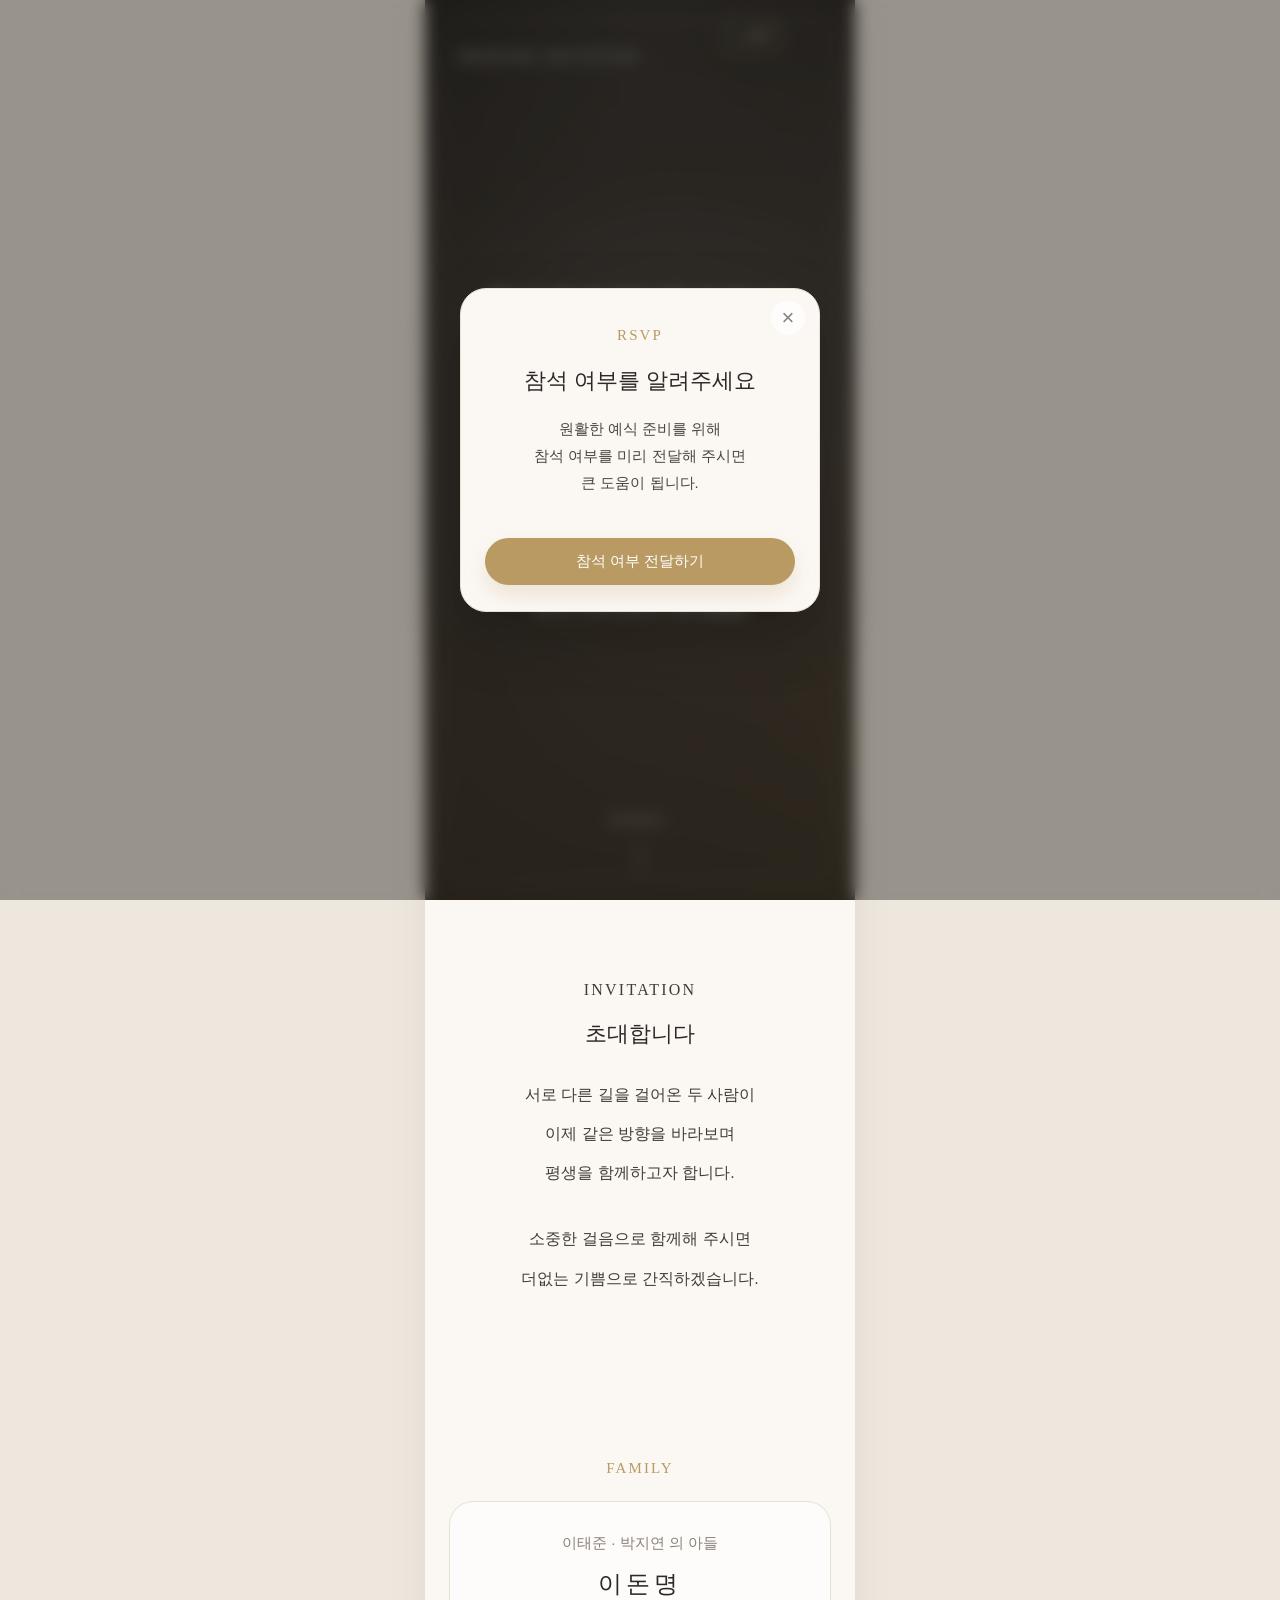
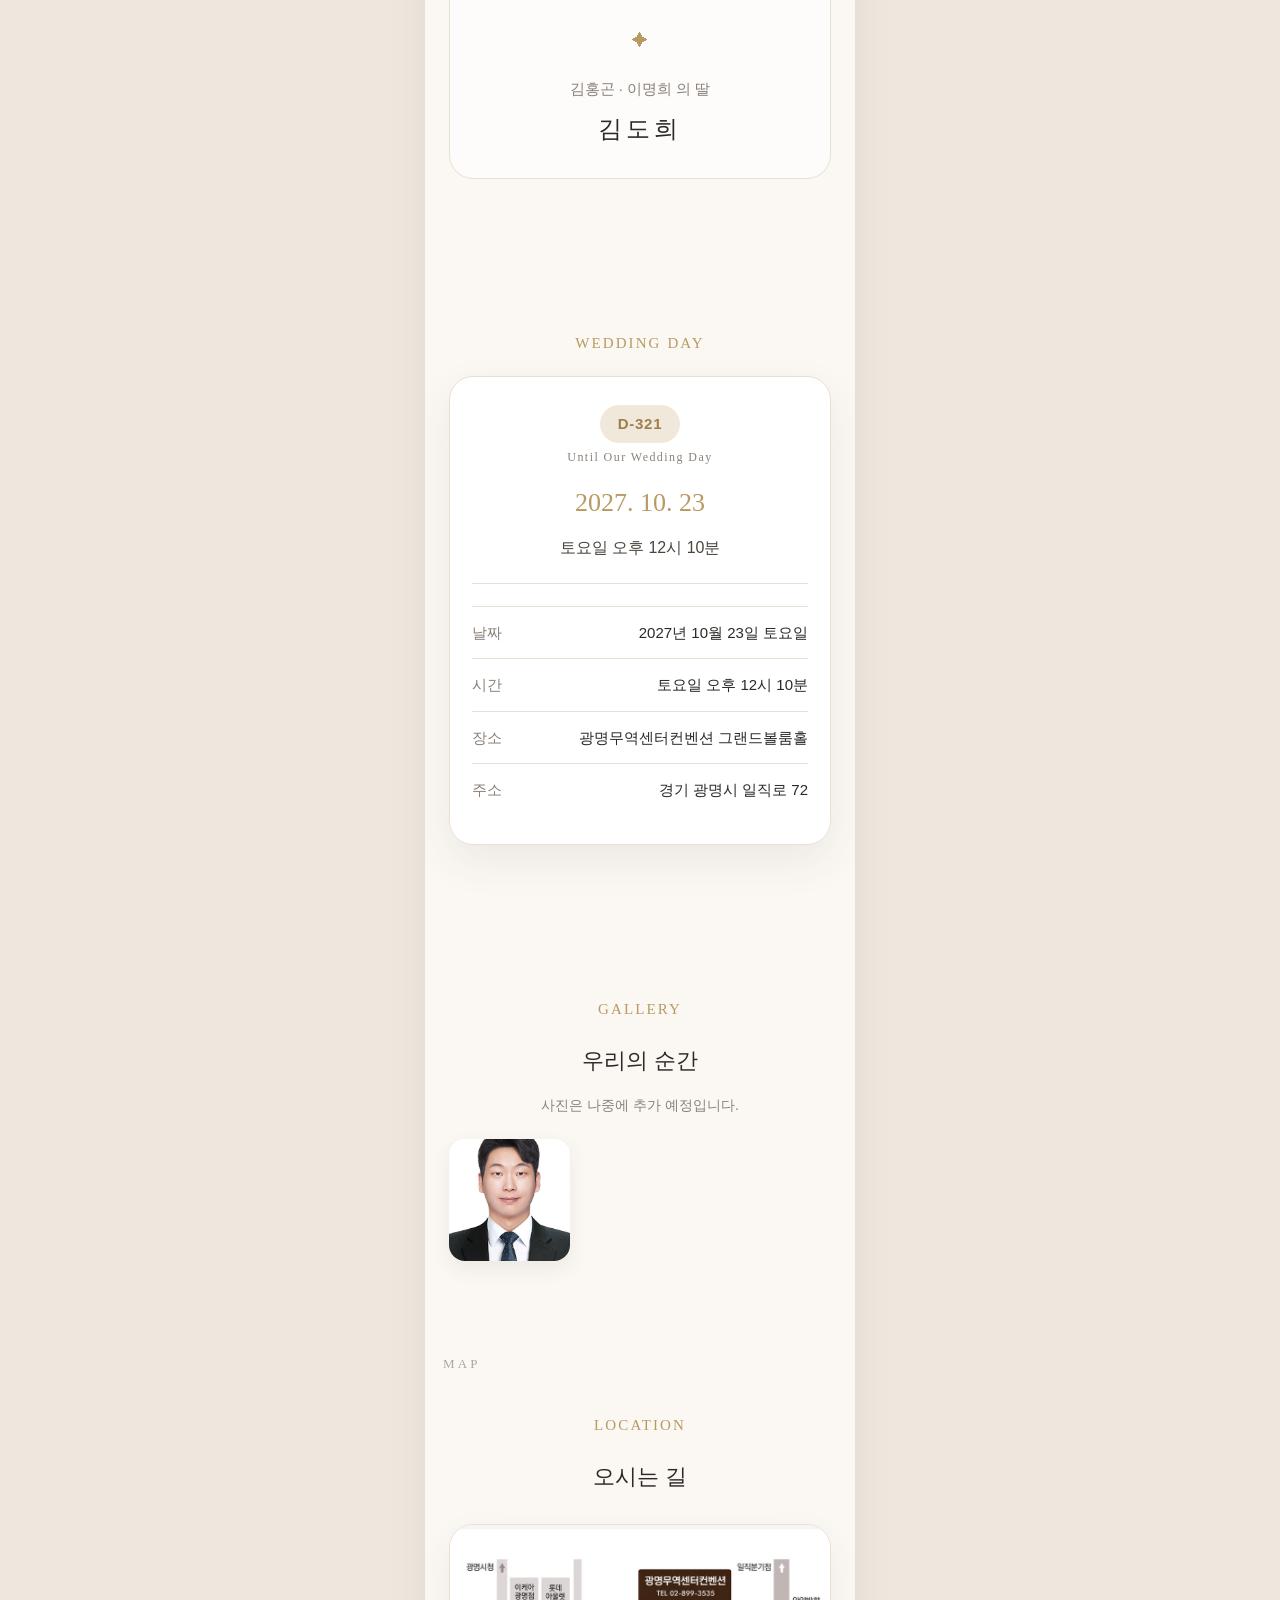
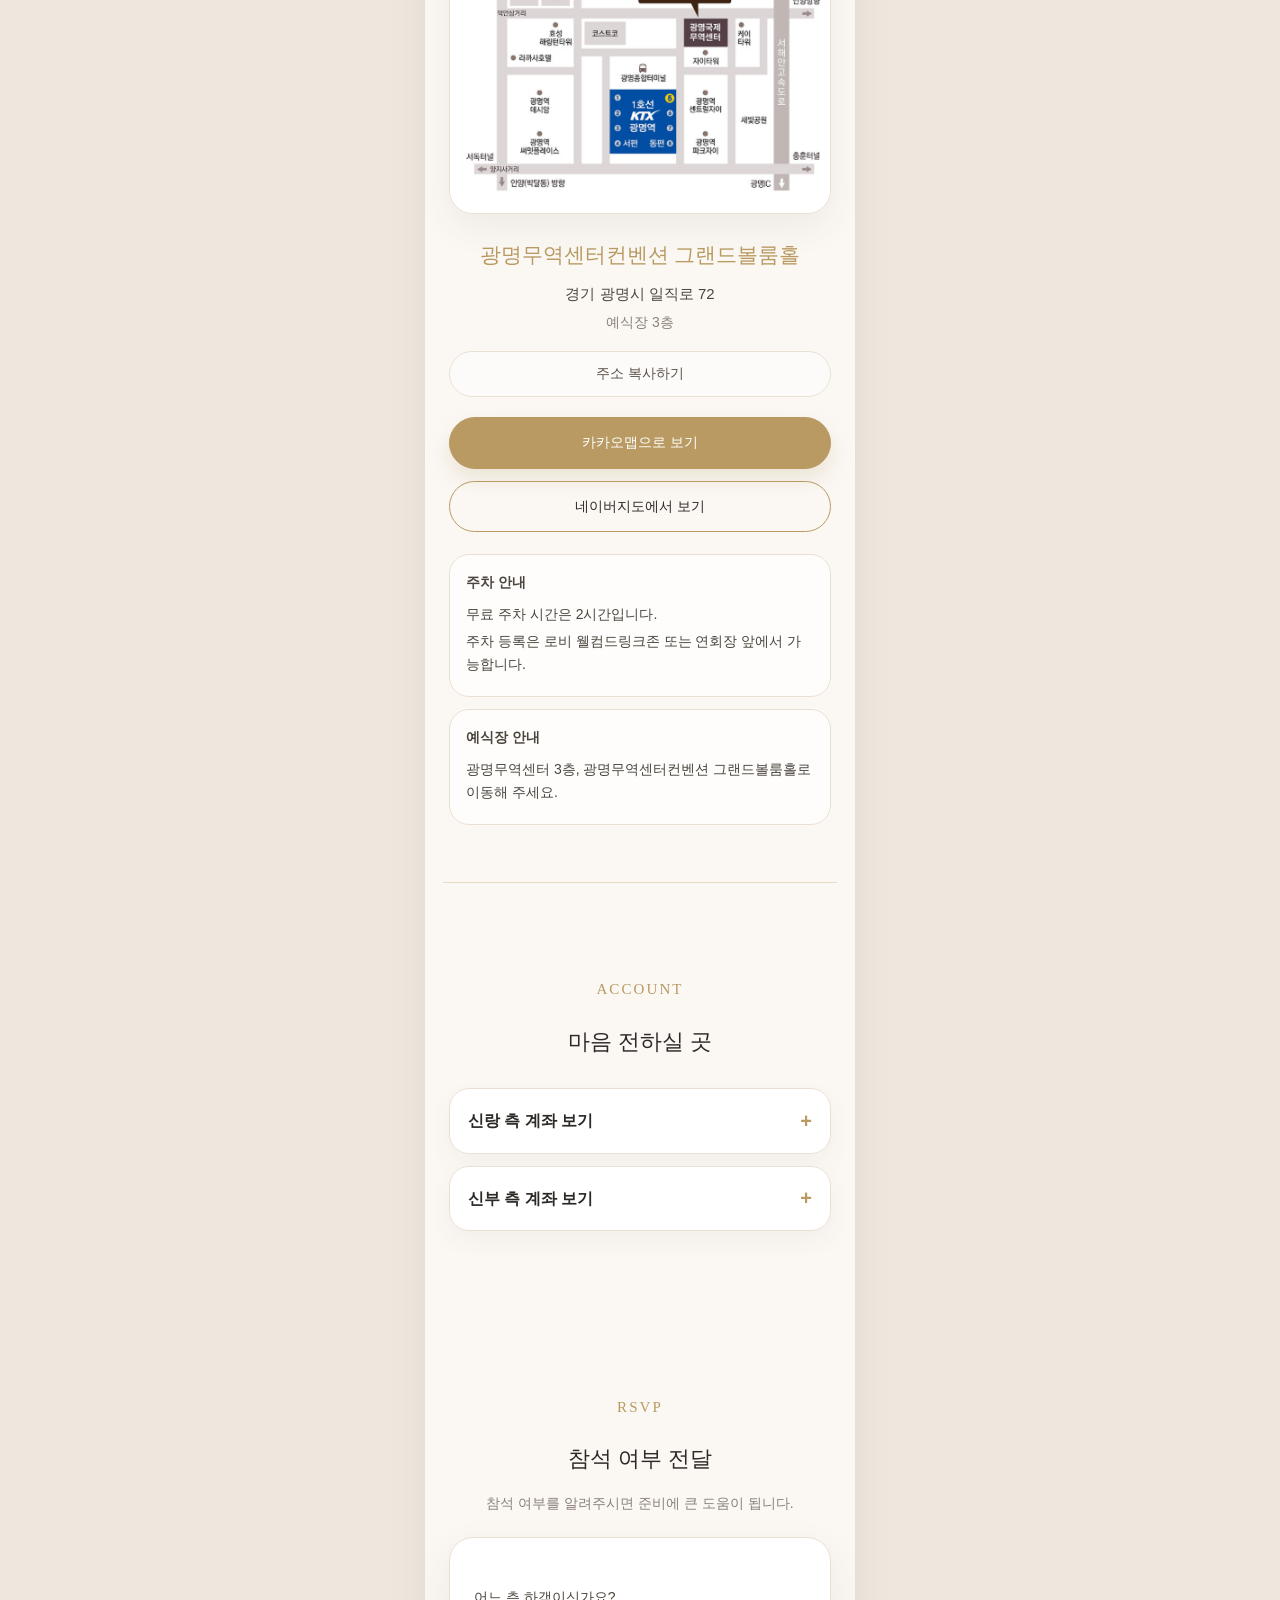
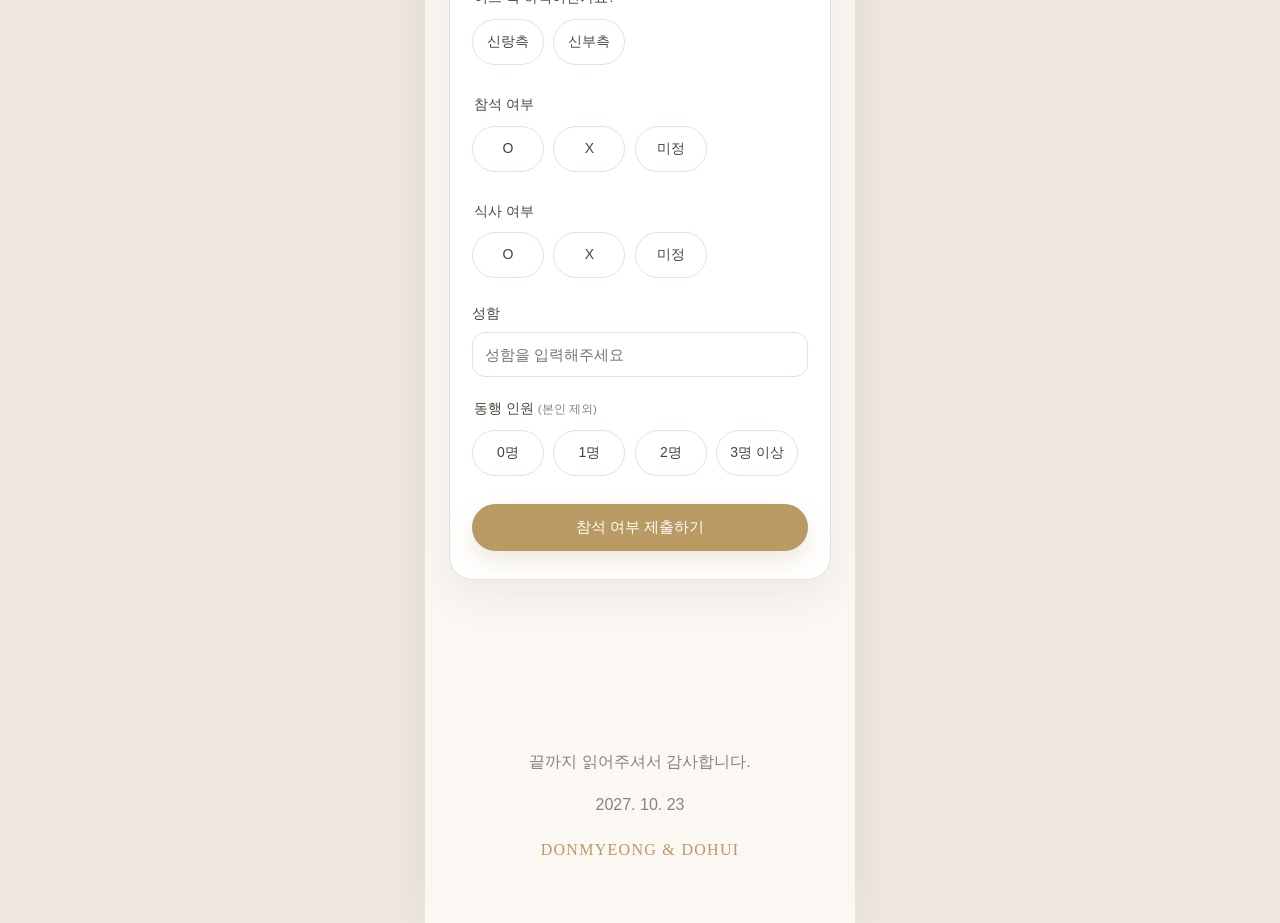
==== index.html @ 6b749bbd "v1.1.2 visibility fix" ====
<!DOCTYPE html>
<html lang="ko">
<head>
  <meta charset="UTF-8" />
  <meta name="viewport" content="width=device-width, initial-scale=1.0" />

  <title>DONMYEONG & DOHUI Wedding Invitation</title>

  <meta property="og:title" content="DONMYEONG & DOHUI 결혼합니다" />
  <meta property="og:description" content="2027.10.23 SAT · 광명무역센터컨벤션 그랜드볼룸홀" />
  <meta property="og:image" content="https://dodon611.github.io/wedding/images/og-image.jpg" />
  <meta property="og:url" content="https://dodon611.github.io/wedding/" />
  <meta property="og:type" content="website" />

  <link rel="stylesheet" href="style.css?v=1.1.2" />
</head>

<body>
  <div class="scroll-progress" id="scrollProgress"></div>

  <button class="music-button" id="musicButton" type="button" aria-label="배경음악 재생">
    <span class="music-icon">♪</span>
    <span id="musicLabel">OFF</span>
  </button>

  <audio id="bgm" preload="none" loop></audio>

  <div class="rsvp-modal" id="rsvpModal" aria-hidden="true">
    <div class="rsvp-modal-card" role="dialog" aria-modal="true" aria-labelledby="rsvpModalTitle">
      <button class="modal-close" type="button" id="rsvpModalClose" aria-label="닫기">×</button>
      <p class="section-title modal-eyebrow">RSVP</p>
      <h2 id="rsvpModalTitle">참석 여부를 알려주세요</h2>
      <p class="modal-text">원활한 예식 준비를 위해<br />참석 여부를 미리 전달해 주시면<br />큰 도움이 됩니다.</p>
      <button class="submit" type="button" id="openRsvpFormButton">참석 여부 전달하기</button>
    </div>
  </div>

  <main class="page">
    <section class="cover">
      <div class="cover-shade"></div>

      <div class="cover-top">
        <div class="cover-label">WEDDING INVITATION</div>
      </div>

      <div class="cover-inner">
        <h1>
          <span data-text="groom.en">DONMYEONG</span>
          <span class="amp">&amp;</span>
          <span data-text="bride.en">DOHUI</span>
        </h1>

        <p class="cover-korean">
          <span data-text="groom.ko">돈명</span> · <span data-text="bride.ko">도희</span>
        </p>

        <div class="cover-divider"></div>

        <p class="cover-date" data-text="display.coverDate">2027. 10. 23 SAT</p>
        <p class="cover-venue" data-text="venue.name">광명무역센터컨벤션</p>
      </div>

      <div class="scroll">
        <span>SCROLL</span>
        <i></i>
      </div>
    </section>

    <section class="invitation reveal">
      <p class="section-title">Invitation</p>
      <h2>초대합니다</h2>
      <div id="invitationText"></div>
    </section>

    <section class="family reveal">
      <p class="section-title">Family</p>
      <div class="family-card">
        <p class="family-line"><span data-text="groom.parents">이태준 · 박지연</span> 의 아들</p>
        <p class="family-name" data-text="groom.fullName">이돈명</p>
        <div class="family-mark">✦</div>
        <p class="family-line"><span data-text="bride.parents">김홍곤 · 이명희</span> 의 딸</p>
        <p class="family-name" data-text="bride.fullName">김도희</p>
      </div>
    </section>

    <section class="reveal">
      <p class="section-title">Wedding Day</p>
      <div class="info-card">
        <p class="dday">
          D-<span id="ddayNumber">0</span>
        </p>
        <p class="dday-caption">Until Our Wedding Day</p>
        <p class="big-date" data-text="display.date">2027. 10. 23</p>
        <p class="sub-text" data-text="display.time">토요일 오후 12시 10분</p>

        <div class="divider"></div>

        <div class="info-row"><span>날짜</span><strong data-text="display.fullDate">2027년 10월 23일 토요일</strong></div>
        <div class="info-row"><span>시간</span><strong data-text="display.time">오후 12시 10분</strong></div>
        <div class="info-row"><span>장소</span><strong data-text="venue.name">광명무역센터컨벤션 그랜드볼룸홀</strong></div>
        <div class="info-row"><span>주소</span><strong data-text="venue.address">경기 광명시 일직로 72</strong></div>
      </div>
    </section>

    <section class="reveal">
      <p class="section-title">Gallery</p>
      <h2>우리의 순간</h2>
      <p class="guide-text">사진은 나중에 추가 예정입니다.</p>

      <div class="gallery-grid" id="galleryGrid">
        <button class="gallery-item" type="button" data-image="images/gallery-test-01.jpg">
          <img src="images/gallery-test-01.jpg" alt="갤러리 테스트 이미지" loading="lazy" decoding="async" />
        </button>
      </div>
    </section>

    <section class="reveal">
      <p class="section-title">Location</p>
      <h2>오시는 길</h2>

      <button class="map-image-button" type="button" data-image="images/location-map.png" aria-label="약도 확대 보기">
        <img src="images/location-map.png" alt="광명무역센터컨벤션 약도" loading="lazy" decoding="async" />
      </button>
        <div class="map-word">MAP</div>
        <div class="map-line"></div>
      </div>

      <div class="location-summary">
        <p class="location-name" data-text="venue.name">광명무역센터컨벤션</p>
        <p class="location-address" data-text="venue.address">경기 광명시 일직로 72</p>
        <p class="location-floor">예식장 <span data-text="venue.floor">3층</span></p>
        <button class="button subtle" id="copyAddressButton">주소 복사하기</button>
      </div>

      <div class="map-buttons" id="mapButtons"></div>

      <div class="notice compact">
        <strong>주차 안내</strong>
        <div id="parkingNotice"></div>
      </div>

      <div class="notice compact">
        <strong>예식장 안내</strong>
        <p>광명무역센터 3층, 광명무역센터컨벤션 그랜드볼룸홀로 이동해 주세요.</p>
      </div>
    </section>

    <section class="reveal">
      <p class="section-title">Account</p>
      <h2>마음 전하실 곳</h2>
      <div id="accountList"></div>
    </section>

    <section class="reveal">
      <p class="section-title">RSVP</p>
      <h2>참석 여부 전달</h2>
      <p class="guide-text">참석 여부를 알려주시면 준비에 큰 도움이 됩니다.</p>

      <form id="rsvpForm" onsubmit="submitRSVP(event)">
        <fieldset class="radio-group">
          <legend>어느 측 하객이신가요?</legend>
          <label class="radio-card"><input type="radio" name="side" value="신랑측" required /><span>신랑측</span></label>
          <label class="radio-card"><input type="radio" name="side" value="신부측" required /><span>신부측</span></label>
        </fieldset>

        <fieldset class="radio-group">
          <legend>참석 여부</legend>
          <label class="radio-card"><input type="radio" name="attend" value="O" required /><span>O</span></label>
          <label class="radio-card"><input type="radio" name="attend" value="X" required /><span>X</span></label>
          <label class="radio-card"><input type="radio" name="attend" value="미정" required /><span>미정</span></label>
        </fieldset>

        <fieldset class="radio-group">
          <legend>식사 여부</legend>
          <label class="radio-card"><input type="radio" name="meal" value="O" required /><span>O</span></label>
          <label class="radio-card"><input type="radio" name="meal" value="X" required /><span>X</span></label>
          <label class="radio-card"><input type="radio" name="meal" value="미정" required /><span>미정</span></label>
        </fieldset>

        <label for="name">성함</label>
        <input id="name" type="text" placeholder="성함을 입력해주세요" required />

        <fieldset class="radio-group">
          <legend>동행 인원 <small>(본인 제외)</small></legend>
          <label class="radio-card"><input type="radio" name="companion" value="0" required /><span>0명</span></label>
          <label class="radio-card"><input type="radio" name="companion" value="1" required /><span>1명</span></label>
          <label class="radio-card"><input type="radio" name="companion" value="2" required /><span>2명</span></label>
          <label class="radio-card"><input type="radio" name="companion" value="3명 이상" required /><span>3명 이상</span></label>
        </fieldset>

        <button class="submit" id="rsvpSubmitButton" type="submit">참석 여부 제출하기</button>
      </form>
    </section>

    <section class="footer reveal">
      <p>끝까지 읽어주셔서 감사합니다.</p>
      <p data-text="display.date">2027. 10. 23</p>
      <p class="footer-names"><span data-text="groom.en">DONMYEONG</span> &amp; <span data-text="bride.en">DOHUI</span></p>
    </section>
  </main>


  <div class="lightbox" id="lightbox" aria-hidden="true">
    <button class="lightbox-close" id="lightboxClose" type="button" aria-label="닫기">×</button>
    <img id="lightboxImage" alt="확대 이미지" />
  </div>

  <div id="toast" class="toast">
    <span class="toast-icon">✓</span>
    <span id="toastMessage">복사되었습니다</span>
  </div>

  <script src="data.js?v=1.1.2"></script>
  <script src="script.js?v=1.1.2"></script>
</body>
</html>
---- style.css ----
:root {
  --bg: #fbf8f4;
  --card: #ffffff;
  --text: #2c2926;
  --muted: #8b8178;
  --gold: #b89a62;
  --gold-dark: #9f7f49;
  --line: #e9dfd3;
  --shadow: 0 16px 42px rgba(70, 55, 37, 0.08);
}

* {
  box-sizing: border-box;
  -webkit-tap-highlight-color: transparent;
}

html {
  scroll-behavior: smooth;
}

body {
  margin: 0;
  font-family: -apple-system, BlinkMacSystemFont, "Apple SD Gothic Neo", "Noto Sans KR", sans-serif;
  background: #eee7de;
  color: var(--text);
  line-height: 1.7;
}

.scroll-progress {
  position: fixed;
  left: 0;
  top: 0;
  width: 0%;
  height: 3px;
  background: linear-gradient(90deg, #d7b36f, #f1ddae);
  z-index: 9999;
  transition: width 0.08s linear;
}

.music-button {
  position: fixed;
  top: 18px;
  left: calc(50% + 145px);
  z-index: 9998;
  display: flex;
  align-items: center;
  justify-content: center;
  gap: 5px;
  min-width: 58px;
  height: 38px;
  padding: 0 12px;
  border: 1px solid rgba(244,229,196,0.74);
  border-radius: 999px;
  background: rgba(35,31,28,0.42);
  color: #f4e5c4;
  font-size: 12px;
  letter-spacing: 0.04em;
  backdrop-filter: blur(10px);
  cursor: pointer;
  box-shadow: 0 8px 20px rgba(0,0,0,0.14);
}

.music-button.is-playing {
  background: rgba(244,229,196,0.9);
  color: #2c2926;
  border-color: rgba(244,229,196,0.88);
}

.music-icon {
  font-size: 17px;
  line-height: 1;
}

.page {
  max-width: 430px;
  margin: 0 auto;
  min-height: 100vh;
  background: var(--bg);
  overflow: hidden;
  box-shadow: 0 0 40px rgba(0,0,0,0.06);
}

section {
  padding: 76px 24px;
  text-align: center;
}

.cover {
  min-height: 100vh;
  position: relative;
  display: flex;
  align-items: center;
  justify-content: center;
  padding: 48px 24px;
  color: white;
  overflow: hidden;
  background:
    radial-gradient(circle at top, rgba(255,255,255,0.10) 0%, transparent 42%),
    linear-gradient(160deg, rgba(23,20,18,0.98) 0%, rgba(52,45,39,0.96) 48%, rgba(150,120,70,0.9) 140%),
    url("images/cover.jpg");
  background-size: cover;
  background-position: center;
}

.cover::after {
  content: "";
  position: absolute;
  inset: 18px;
  border: 1px solid rgba(255,255,255,0.22);
  border-radius: 28px;
  pointer-events: none;
  z-index: 1;
}

.cover-shade {
  position: absolute;
  inset: 0;
  background:
    linear-gradient(to bottom, rgba(0,0,0,0.26), rgba(0,0,0,0.10) 35%, rgba(0,0,0,0.58)),
    radial-gradient(circle at 50% 48%, rgba(255,255,255,0.08), transparent 52%);
  z-index: 0;
}

.cover-top {
  position: absolute;
  left: 34px;
  top: 48px;
  z-index: 2;
}

.cover-label {
  font-size: 12px;
  line-height: 1.55;
  letter-spacing: 0.25em;
  color: rgba(255,255,255,0.82);
  text-align: left;
}

.cover-inner {
  position: relative;
  z-index: 2;
  width: 100%;
  animation: coverSequence 1.5s ease both;
}

.cover h1 {
  margin: 0;
  font-family: Georgia, "Times New Roman", serif;
  font-size: 43px;
  line-height: 1.22;
  letter-spacing: 0.065em;
  font-weight: 400;
  color: #f4e5c4;
  text-shadow: 0 4px 18px rgba(0,0,0,0.35);
}

.cover h1 span {
  display: block;
}

.cover h1 .amp {
  margin: 8px 0;
  font-size: 30px;
  color: rgba(244,229,196,0.92);
}

.cover-korean {
  margin: 20px 0 0;
  font-size: 13px;
  letter-spacing: 0.18em;
  color: rgba(255,255,255,0.82);
}

.cover-divider {
  width: 1px;
  height: 38px;
  margin: 22px auto;
  background: rgba(244,229,196,0.58);
}

.cover-date {
  margin: 0;
  font-size: 14px;
  letter-spacing: 0.16em;
  color: rgba(255,255,255,0.9);
}

.cover-venue {
  margin: 8px 0 0;
  font-size: 14px;
  color: rgba(255,255,255,0.86);
}

.scroll {
  position: absolute;
  z-index: 2;
  left: 0;
  right: 0;
  bottom: 28px;
  color: rgba(255,255,255,0.76);
  display: flex;
  flex-direction: column;
  align-items: center;
  gap: 10px;
  animation: scrollPulse 1.8s ease-in-out infinite;
}

.scroll span {
  font-size: 11px;
  letter-spacing: 0.24em;
}

.scroll i {
  display: block;
  width: 1px;
  height: 32px;
  background: rgba(255,255,255,0.58);
}

.reveal {
  opacity: 1;
  transform: none;
  transition: opacity 0.8s ease, transform 0.8s ease;
}

.reveal.show {
  opacity: 1;
  transform: translateY(0);
}

.section-title {
  margin: 0 0 20px;
  font-family: Georgia, "Times New Roman", serif;
  color: var(--gold);
  letter-spacing: 0.14em;
  font-size: 15px;
  text-transform: uppercase;
}

h2 {
  margin: 0 0 28px;
  font-size: 22px;
  font-weight: 500;
}

.invitation p {
  margin: 0 0 12px;
  font-size: 16px;
  color: #423c36;
}

.guide-text {
  margin-top: -14px;
  margin-bottom: 22px;
  color: var(--muted);
  font-size: 14px;
}

.info-card,
form {
  background: rgba(255,255,255,0.92);
  border: 1px solid var(--line);
  border-radius: 24px;
  padding: 28px 22px;
  box-shadow: var(--shadow);
  backdrop-filter: blur(8px);
}

.dday {
  display: inline-block;
  margin: 0 0 4px;
  padding: 6px 18px;
  border-radius: 999px;
  background: #f1e8dc;
  color: var(--gold-dark);
  font-size: 15px;
  font-weight: 700;
  letter-spacing: 0.05em;
}

.dday-caption {
  margin: 0 0 14px;
  font-family: Georgia, "Times New Roman", serif;
  font-size: 12px;
  letter-spacing: 0.12em;
  color: var(--muted);
}

.big-date {
  margin: 0 0 8px;
  font-family: Georgia, "Times New Roman", serif;
  font-size: 26px;
  color: var(--gold);
}

.sub-text {
  margin: 0;
  color: #4b453e;
}

.divider {
  height: 1px;
  background: var(--line);
  margin: 22px 0;
}

.info-row {
  display: flex;
  justify-content: space-between;
  gap: 16px;
  border-top: 1px solid var(--line);
  padding: 13px 0;
  font-size: 15px;
  text-align: left;
}

.info-row:first-of-type {
  border-top: 0;
}

.info-row span {
  color: var(--muted);
  min-width: 54px;
}

.info-row strong {
  text-align: right;
  font-weight: 500;
}

.calendar-buttons {
  margin-top: 8px;
}

.button,
.copy-btn,
.submit,
.music-button {
  transition: transform 0.16s ease, box-shadow 0.16s ease, background-color 0.16s ease;
}

.button:active,
.copy-btn:active,
.submit:active,
.photo-placeholder:active,
.music-button:active {
  transform: scale(0.985);
}

.button {
  display: block;
  width: 100%;
  border: 1px solid var(--gold);
  color: var(--text);
  background: transparent;
  padding: 13px 14px;
  border-radius: 999px;
  text-decoration: none;
  font-size: 14px;
  margin-top: 12px;
  cursor: pointer;
}

.button.primary {
  background: var(--gold);
  color: white;
  box-shadow: 0 10px 22px rgba(184,154,98,0.22);
}

.button.subtle {
  background: rgba(255,255,255,0.48);
  border-color: var(--line);
  color: #5a5148;
}

.gallery-grid {
  display: grid;
  grid-template-columns: repeat(3, 1fr);
  gap: 9px;
}

.photo-placeholder {
  aspect-ratio: 1 / 1;
  border: 0;
  border-radius: 14px;
  background: linear-gradient(135deg, #ede2d5, #cbb895);
  display: flex;
  align-items: center;
  justify-content: center;
  color: white;
  font-size: 12px;
  box-shadow: 0 8px 20px rgba(70, 55, 37, 0.08);
  transition: transform 0.18s ease;
}

.map-preview {
  height: 168px;
  position: relative;
  border-radius: 24px;
  margin-bottom: 24px;
  overflow: hidden;
  border: 1px solid var(--line);
  background:
    linear-gradient(90deg, rgba(255,255,255,0.18) 1px, transparent 1px),
    linear-gradient(rgba(255,255,255,0.18) 1px, transparent 1px),
    linear-gradient(135deg, #eee3d5, #d6c4a6);
  background-size: 32px 32px, 32px 32px, 100% 100%;
  box-shadow: 0 14px 34px rgba(70, 55, 37, 0.07);
}

.map-preview::before,
.map-preview::after {
  content: "";
  position: absolute;
  background: rgba(184, 154, 98, 0.38);
  border-radius: 999px;
}

.map-preview::before {
  width: 180px;
  height: 1px;
  left: -24px;
  top: 62%;
  transform: rotate(-16deg);
}

.map-preview::after {
  width: 160px;
  height: 1px;
  right: -28px;
  top: 38%;
  transform: rotate(22deg);
}

.map-pin {
  position: absolute;
  left: 50%;
  top: 48%;
  transform: translate(-50%, -50%);
  width: 46px;
  height: 46px;
  border-radius: 50%;
  background: rgba(255,255,255,0.84);
  border: 1px solid rgba(184,154,98,0.45);
  display: flex;
  align-items: center;
  justify-content: center;
  color: var(--gold-dark);
  font-size: 24px;
  box-shadow: 0 10px 28px rgba(70,55,37,0.12);
  z-index: 1;
}

.map-word {
  position: absolute;
  left: 18px;
  top: 16px;
  font-family: Georgia, "Times New Roman", serif;
  color: rgba(106, 90, 68, 0.52);
  font-size: 13px;
  letter-spacing: 0.24em;
}

.map-line {
  position: absolute;
  left: 18px;
  right: 18px;
  bottom: 18px;
  height: 1px;
  background: rgba(184,154,98,0.3);
}

.location-summary {
  margin-bottom: 20px;
  text-align: center;
}

.location-name {
  margin: 0;
  font-family: Georgia, "Times New Roman", serif;
  font-size: 21px;
  color: var(--gold);
}

.location-address {
  margin: 8px 0 0;
  font-size: 15px;
  color: #4b453e;
}

.location-floor {
  margin: 4px 0 16px;
  font-size: 14px;
  color: var(--muted);
}

.map-buttons {
  margin-bottom: 22px;
}

.notice {
  margin-top: 14px;
  text-align: left;
  background: rgba(255,255,255,0.66);
  border: 1px solid var(--line);
  border-radius: 20px;
  padding: 18px;
  font-size: 14px;
  color: #4b453e;
}

.notice.compact {
  padding: 16px;
  margin-top: 12px;
}

.notice strong {
  display: block;
  margin-bottom: 8px;
}

.notice p {
  margin: 4px 0;
  line-height: 1.65;
}

.account {
  background: rgba(255,255,255,0.92);
  border: 1px solid var(--line);
  border-radius: 20px;
  padding: 18px;
  margin-bottom: 12px;
  text-align: left;
  box-shadow: 0 10px 24px rgba(70, 55, 37, 0.05);
}

.account summary {
  cursor: pointer;
  font-weight: 600;
  list-style: none;
  display: flex;
  align-items: center;
  justify-content: space-between;
}

.account summary::-webkit-details-marker {
  display: none;
}

.account summary::after {
  content: "+";
  color: var(--gold);
  font-size: 20px;
  line-height: 1;
}

.account[open] summary::after {
  content: "−";
}

.account p {
  margin: 16px 0 10px;
  color: var(--muted);
  font-size: 14px;
}

.copy-btn {
  width: 100%;
  border: 0;
  background: #f1e8dc;
  color: var(--text);
  border-radius: 13px;
  padding: 12px;
  cursor: pointer;
  font-size: 14px;
}

form {
  text-align: left;
}

label {
  display: block;
  font-size: 14px;
  margin: 16px 0 6px;
  color: #4c443c;
}

input,
select {
  width: 100%;
  padding: 13px 12px;
  border: 1px solid var(--line);
  border-radius: 13px;
  font-size: 15px;
  background: #fff;
  outline: none;
}

input:focus,
select:focus {
  border-color: var(--gold);
  box-shadow: 0 0 0 3px rgba(184,154,98,0.12);
}

.submit {
  width: 100%;
  margin-top: 20px;
  border: 0;
  background: var(--gold);
  color: white;
  padding: 14px;
  border-radius: 999px;
  font-size: 15px;
  cursor: pointer;
  box-shadow: 0 10px 22px rgba(184,154,98,0.22);
}

.footer {
  padding-bottom: 44px;
  color: var(--muted);
}

.footer-names {
  font-family: Georgia, "Times New Roman", serif;
  color: var(--gold);
  letter-spacing: 0.08em;
  margin-top: 18px;
}

.toast {
  position: fixed;
  bottom: 26px;
  left: 50%;
  z-index: 10000;
  display: flex;
  align-items: center;
  gap: 8px;
  transform: translateX(-50%) translateY(12px);
  background: rgba(35,31,28,0.9);
  color: white;
  padding: 12px 17px;
  border-radius: 999px;
  font-size: 14px;
  opacity: 0;
  pointer-events: none;
  transition: opacity 0.25s ease, transform 0.25s ease;
  box-shadow: 0 12px 28px rgba(0,0,0,0.22);
  backdrop-filter: blur(10px);
  white-space: nowrap;
}

.toast-icon {
  width: 20px;
  height: 20px;
  border-radius: 50%;
  background: var(--gold);
  color: white;
  display: inline-flex;
  align-items: center;
  justify-content: center;
  font-size: 12px;
}

.toast.show {
  opacity: 1;
  transform: translateX(-50%) translateY(0);
}

@keyframes coverSequence {
  from {
    opacity: 0;
    transform: translateY(22px);
    filter: blur(3px);
  }
  to {
    opacity: 1;
    transform: translateY(0);
    filter: blur(0);
  }
}

@keyframes scrollPulse {
  0%, 100% {
    opacity: 0.45;
    transform: translateY(0);
  }
  50% {
    opacity: 0.9;
    transform: translateY(5px);
  }
}

@media (max-width: 430px) {
  .music-button {
    left: auto;
    right: 18px;
  }
}

@media (min-width: 431px) {
  .music-button {
    transform: translateX(-100%);
  }

  .music-button:active {
    transform: translateX(-100%) scale(0.985);
  }
}

@media (prefers-reduced-motion: reduce) {
  html {
    scroll-behavior: auto;
  }
  .cover-inner,
  .scroll,
  .reveal {
    animation: none;
    transition: none;
  }
  .reveal {
    opacity: 1;
    transform: none;
  }
}

.submit:disabled {
  opacity: 0.62;
  cursor: not-allowed;
}


/* v1.1.1 real project fixes */
.family-card {
  background: rgba(255,255,255,0.66);
  border: 1px solid var(--line);
  border-radius: 24px;
  padding: 28px 20px;
}
.family-line {
  margin: 0 0 8px;
  color: var(--muted);
  font-size: 15px;
}
.family-name {
  margin: 0;
  font-size: 24px;
  letter-spacing: 0.18em;
  color: var(--text);
}
.family-mark {
  color: var(--gold);
  margin: 22px 0;
}
.gallery-item, .map-image-button {
  display: block;
  width: 100%;
  border: 0;
  padding: 0;
  background: transparent;
  cursor: pointer;
}
.gallery-item {
  aspect-ratio: 1/1;
  border-radius: 16px;
  overflow: hidden;
  box-shadow: 0 8px 20px rgba(70,55,37,0.08);
}
.gallery-item img, .map-image-button img {
  display: block;
  width: 100%;
  height: 100%;
  object-fit: cover;
}
.map-image-button {
  border-radius: 24px;
  overflow: hidden;
  border: 1px solid var(--line);
  box-shadow: 0 14px 34px rgba(70,55,37,0.07);
  margin-bottom: 24px;
  background: #fff;
}
.map-image-button img {
  height: auto;
  object-fit: contain;
}
.rsvp-modal {
  position: fixed;
  inset: 0;
  z-index: 10001;
  display: none;
  align-items: center;
  justify-content: center;
  padding: 24px;
  background: rgba(35,31,28,0.42);
  backdrop-filter: blur(8px);
}
.rsvp-modal.show { display: flex; }
.rsvp-modal-card {
  width: min(100%, 360px);
  position: relative;
  background: var(--bg);
  border: 1px solid var(--line);
  border-radius: 26px;
  padding: 34px 24px 26px;
  text-align: center;
  box-shadow: 0 24px 60px rgba(0,0,0,0.22);
}
.modal-close {
  position: absolute;
  right: 14px;
  top: 12px;
  width: 34px;
  height: 34px;
  border: 0;
  border-radius: 50%;
  background: rgba(255,255,255,0.72);
  font-size: 22px;
  color: var(--muted);
  cursor: pointer;
}
.modal-eyebrow { margin-bottom: 14px; }
.modal-text {
  color: #4b453e;
  font-size: 15px;
  margin: -12px 0 22px;
  line-height: 1.8;
}
.radio-group {
  border: 0;
  padding: 0;
  margin: 20px 0 0;
}
.radio-group legend {
  display: block;
  margin-bottom: 9px;
  font-size: 14px;
  color: #4c443c;
}
.radio-group small {
  color: var(--muted);
  font-weight: 400;
}
.radio-card {
  display: inline-flex;
  align-items: center;
  justify-content: center;
  margin: 0 5px 8px 0;
  cursor: pointer;
}
.radio-card input { display: none; }
.radio-card span {
  min-width: 72px;
  padding: 10px 13px;
  border: 1px solid var(--line);
  border-radius: 999px;
  background: #fff;
  text-align: center;
  font-size: 14px;
}
.radio-card input:checked + span {
  border-color: var(--gold);
  background: #f1e8dc;
  color: var(--gold-dark);
  font-weight: 600;
}
.lightbox {
  position: fixed;
  inset: 0;
  z-index: 10002;
  display: none;
  align-items: center;
  justify-content: center;
  padding: 22px;
  background: rgba(0,0,0,0.82);
}
.lightbox.show { display: flex; }
.lightbox img {
  max-width: 100%;
  max-height: 88vh;
  border-radius: 14px;
}
.lightbox-close {
  position: fixed;
  top: 18px;
  right: 18px;
  width: 40px;
  height: 40px;
  border: 0;
  border-radius: 50%;
  background: rgba(255,255,255,0.88);
  font-size: 26px;
  cursor: pointer;
}
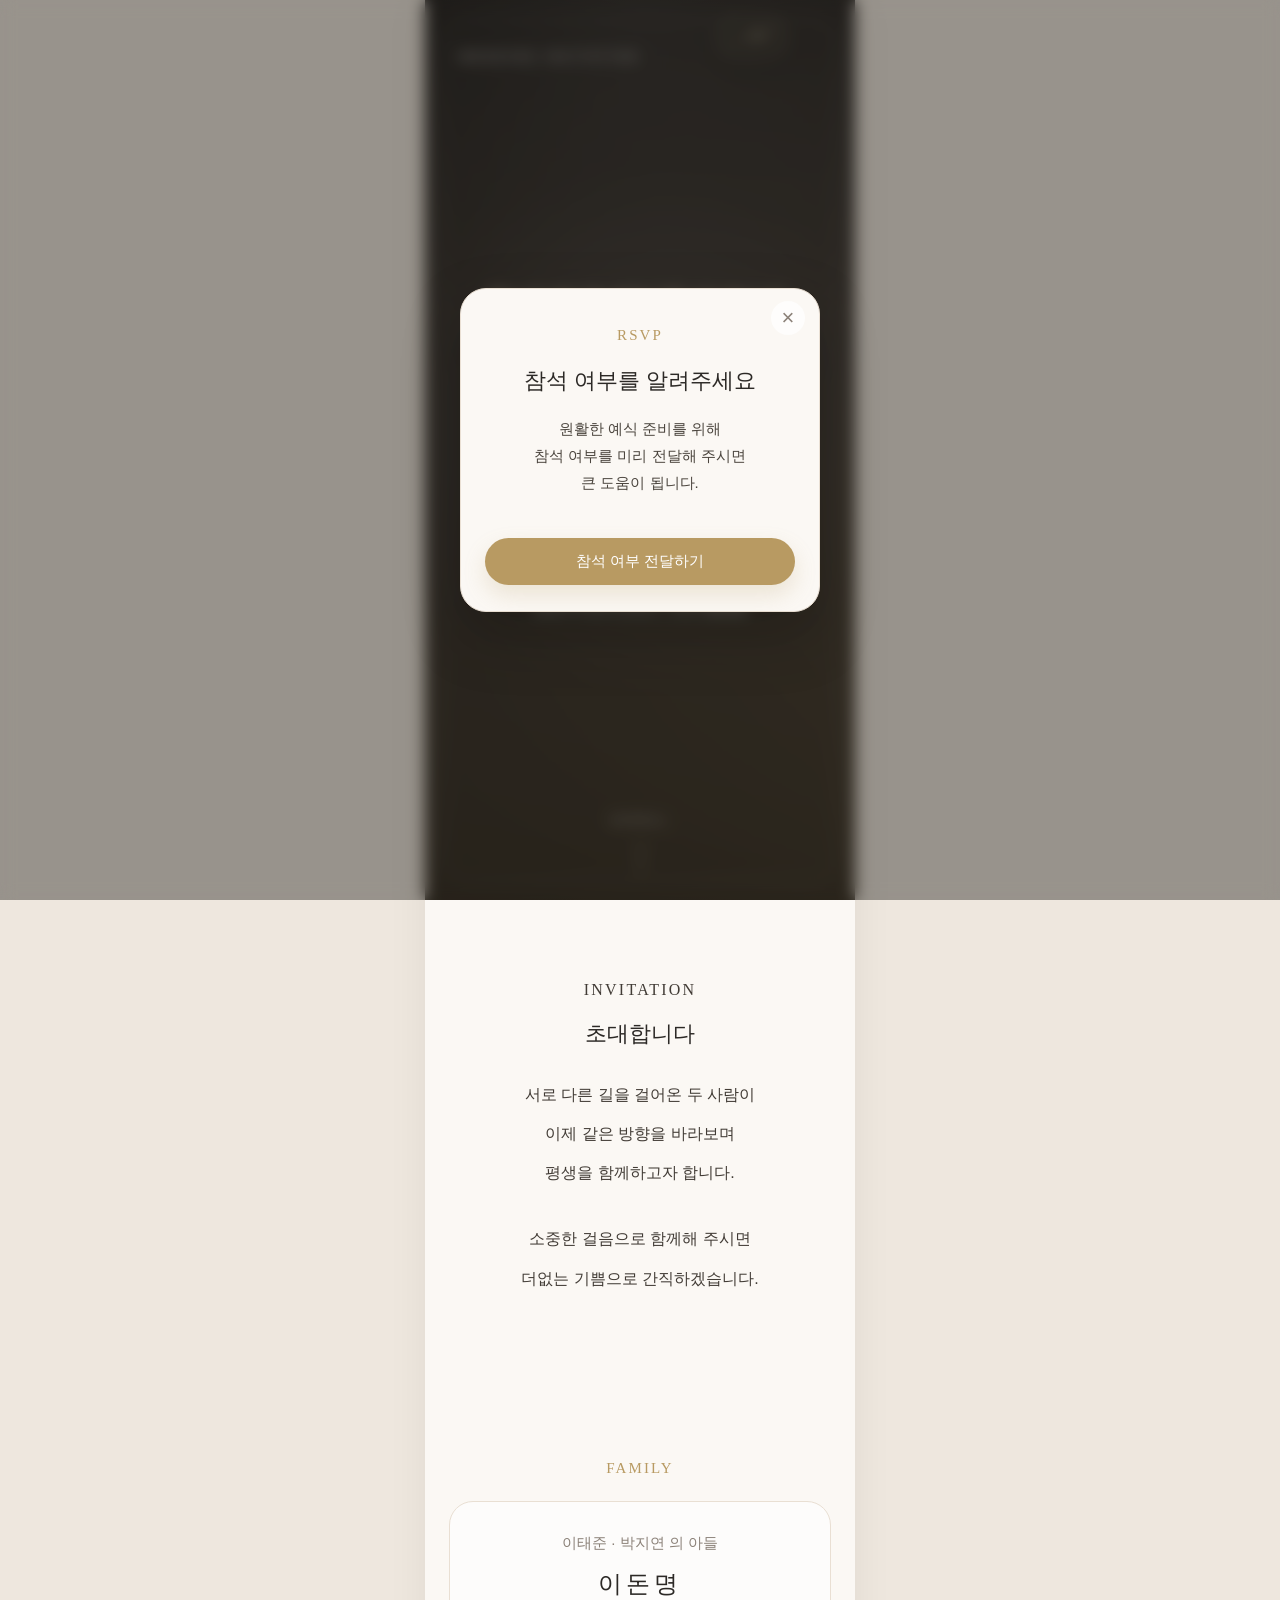
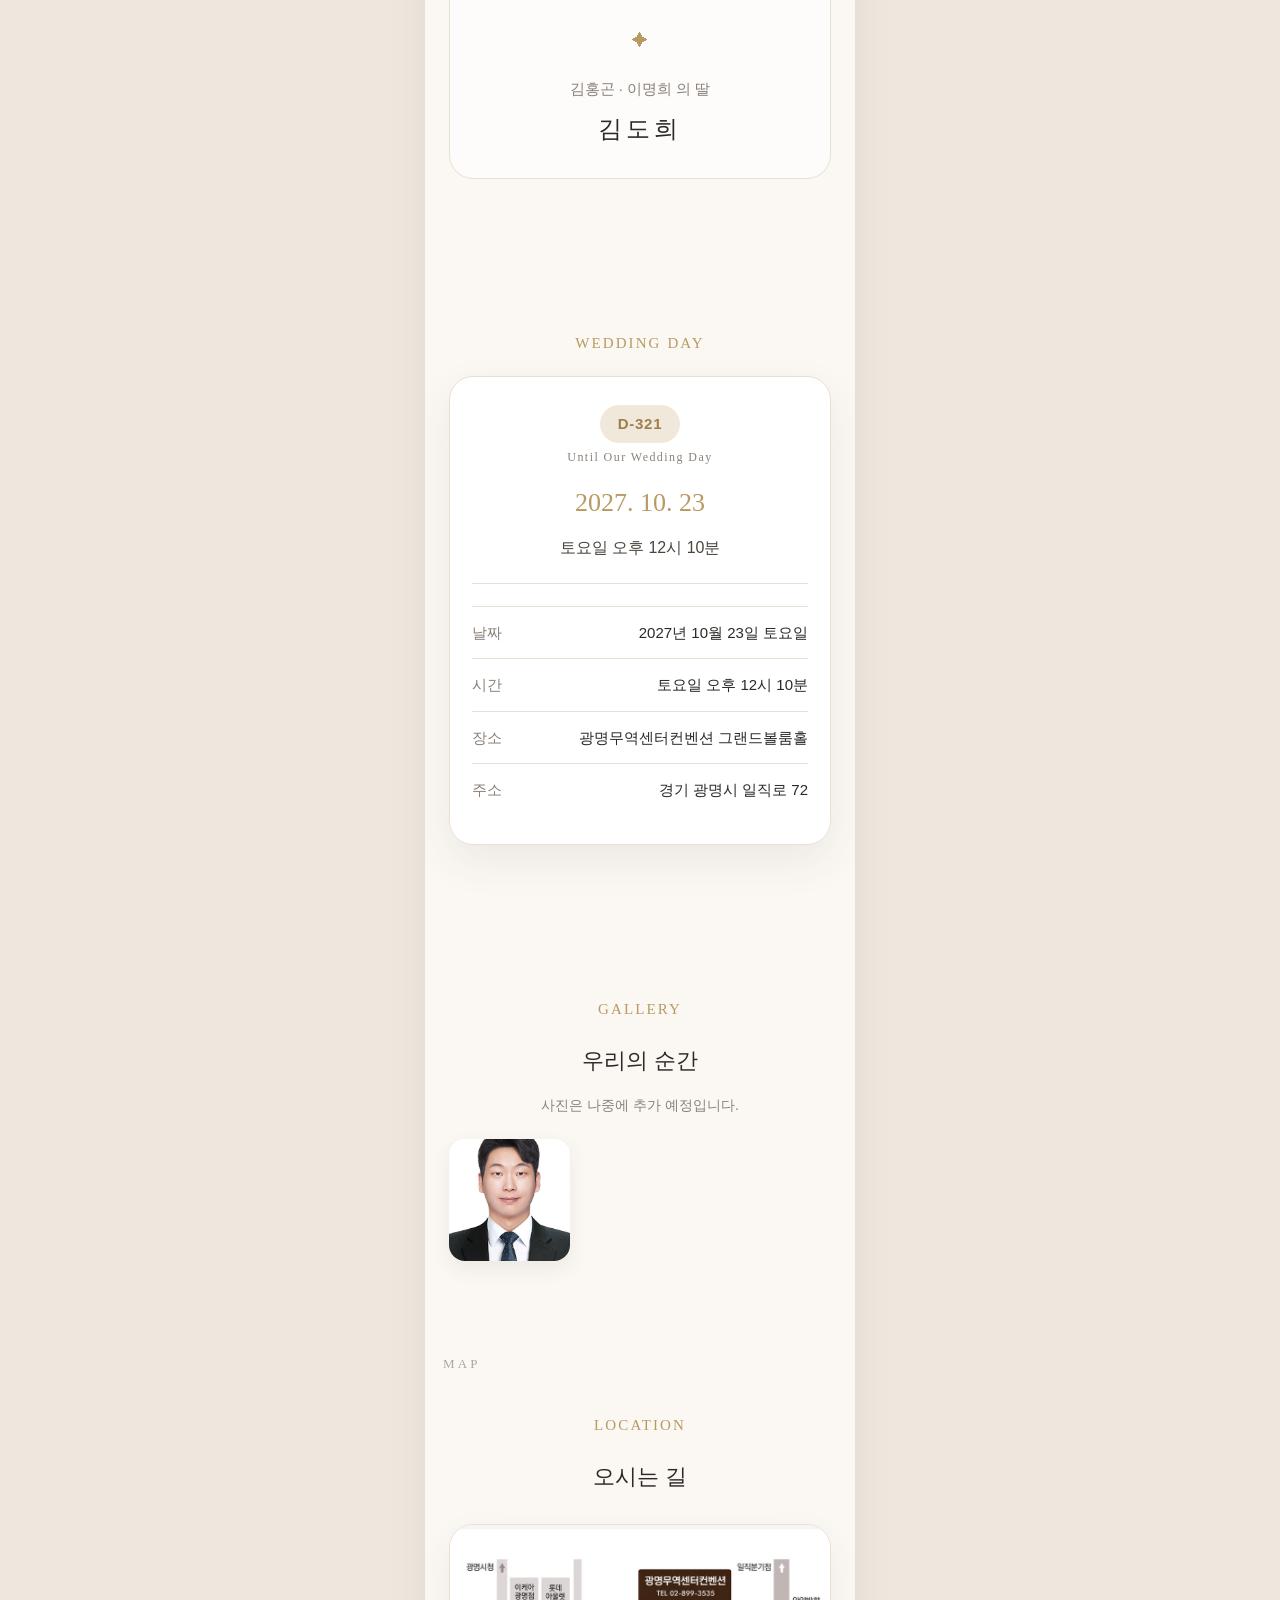
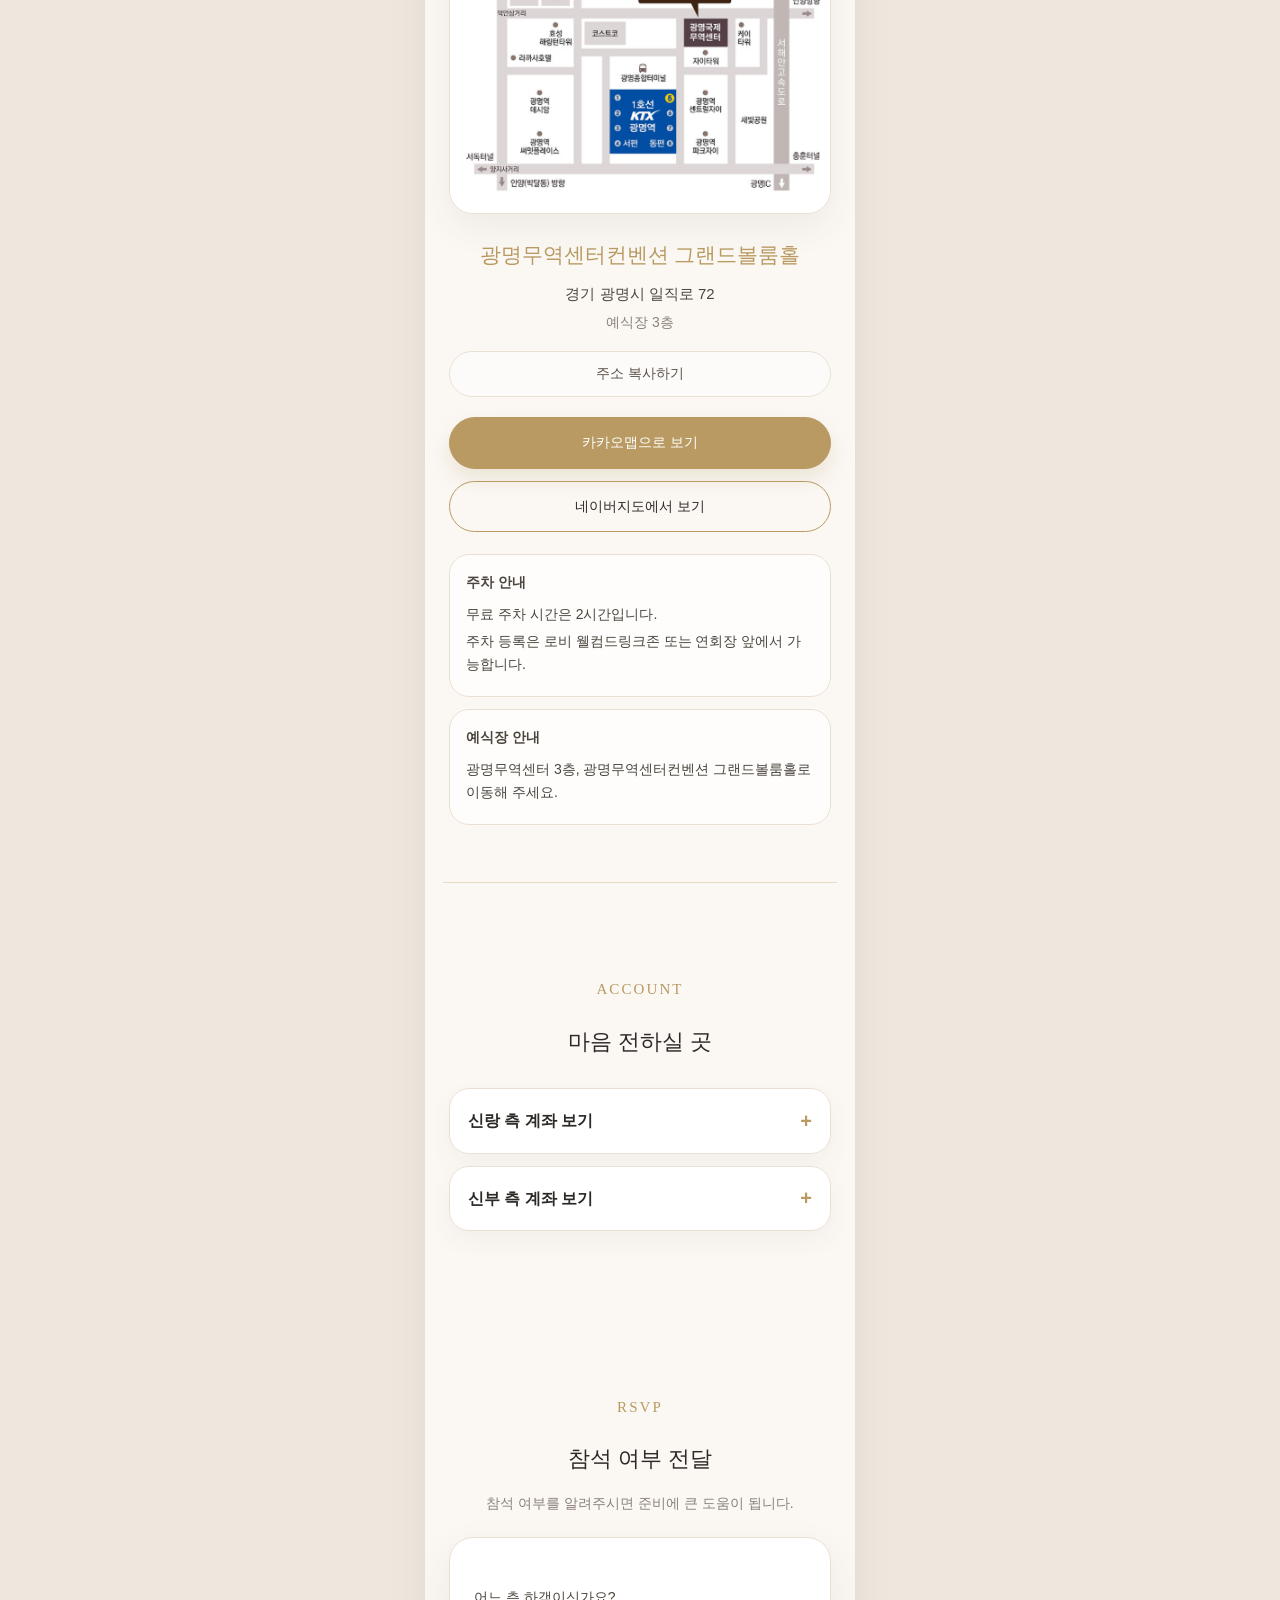
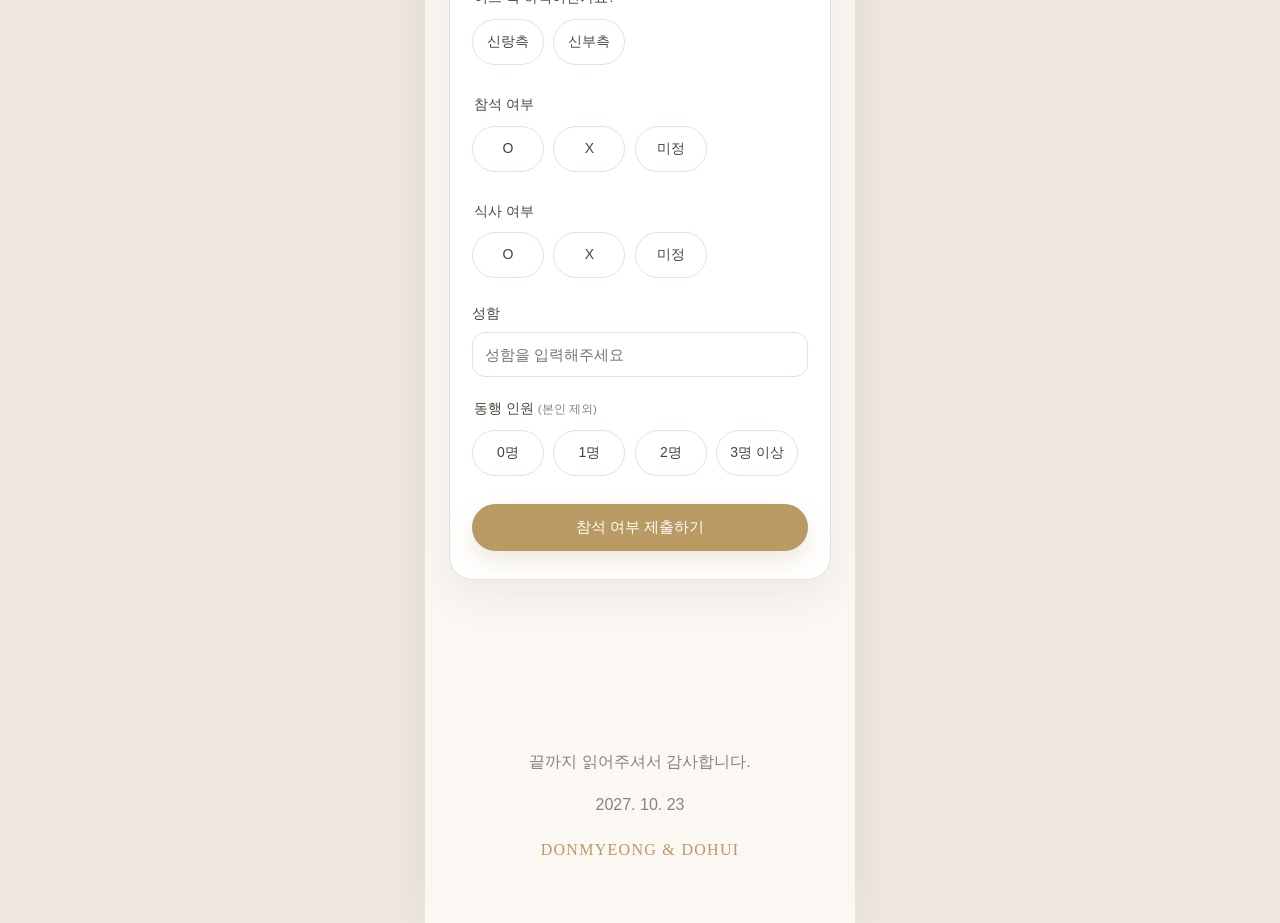
==== commit caffb716: "v1.1.3 popup rsvp form" ====
--- a/index.html
+++ b/index.html
@@ -12,7 +12,7 @@
   <meta property="og:url" content="https://dodon611.github.io/wedding/" />
   <meta property="og:type" content="website" />
 
-  <link rel="stylesheet" href="style.css?v=1.1.2" />
+  <link rel="stylesheet" href="style.css?v=1.1.3" />
 </head>
 
 <body>
@@ -205,12 +205,80 @@
     <img id="lightboxImage" alt="확대 이미지" />
   </div>
 
+
+  <div class="rsvp-modal" id="rsvpModal" aria-hidden="true">
+    <div class="rsvp-modal-backdrop"></div>
+    <div class="rsvp-modal-panel" role="dialog" aria-modal="true" aria-label="참석 여부 전달">
+      <button class="rsvp-modal-close" type="button" id="rsvpModalClose" aria-label="팝업 닫기">×</button>
+
+      <div class="rsvp-modal-step is-active" id="rsvpIntroStep">
+        <p class="section-title">RSVP</p>
+        <h2>참석 여부를 알려주세요</h2>
+        <p class="rsvp-modal-text">
+          원활한 예식 준비를 위해<br />
+          참석 여부를 미리 전달해 주시면<br />
+          큰 도움이 됩니다.
+        </p>
+        <button class="submit" type="button" id="openPopupFormButton">참석 여부 전달하기</button>
+      </div>
+
+      <div class="rsvp-modal-step" id="rsvpFormStep">
+        <p class="section-title">RSVP</p>
+        <h2>참석 여부 전달</h2>
+
+        <form id="popupRsvpForm" class="rsvp-form" onsubmit="submitRSVP(event)">
+          <div class="field-group">
+            <p class="field-title">어느 측 하객이신가요?</p>
+            <div class="radio-grid two">
+              <label><input type="radio" name="side" value="신랑측" required /><span>신랑측</span></label>
+              <label><input type="radio" name="side" value="신부측" required /><span>신부측</span></label>
+            </div>
+          </div>
+
+          <div class="field-group">
+            <p class="field-title">참석 여부</p>
+            <div class="radio-grid three">
+              <label><input type="radio" name="attend" value="O" required /><span>O</span></label>
+              <label><input type="radio" name="attend" value="X" required /><span>X</span></label>
+              <label><input type="radio" name="attend" value="미정" required /><span>미정</span></label>
+            </div>
+          </div>
+
+          <div class="field-group">
+            <p class="field-title">식사 여부</p>
+            <div class="radio-grid three">
+              <label><input type="radio" name="meal" value="O" required /><span>O</span></label>
+              <label><input type="radio" name="meal" value="X" required /><span>X</span></label>
+              <label><input type="radio" name="meal" value="미정" required /><span>미정</span></label>
+            </div>
+          </div>
+
+          <label for="popupName">성함</label>
+          <input id="popupName" name="name" type="text" placeholder="성함을 입력해주세요" required />
+
+          <div class="field-group">
+            <p class="field-title">동행 인원 <small>본인 제외</small></p>
+            <div class="radio-grid four">
+              <label><input type="radio" name="companion" value="0" required /><span>0명</span></label>
+              <label><input type="radio" name="companion" value="1" required /><span>1명</span></label>
+              <label><input type="radio" name="companion" value="2" required /><span>2명</span></label>
+              <label><input type="radio" name="companion" value="3명 이상" required /><span>3명 이상</span></label>
+            </div>
+          </div>
+
+          <button class="submit" id="popupRsvpSubmitButton" type="submit">전송하기</button>
+        </form>
+      </div>
+    </div>
+  </div>
+
+
   <div id="toast" class="toast">
     <span class="toast-icon">✓</span>
     <span id="toastMessage">복사되었습니다</span>
   </div>
 
-  <script src="data.js?v=1.1.2"></script>
-  <script src="script.js?v=1.1.2"></script>
+  <script src="data.js?v=1.1.3"></script>
+  <script src="script.js?v=1.1.3"></script>
 </body>
 </html>
--- a/style.css
+++ b/style.css
@@ -892,3 +892,155 @@
   font-size: 26px;
   cursor: pointer;
 }
+
+
+body.modal-open {
+  overflow: hidden;
+}
+
+.rsvp-modal {
+  position: fixed;
+  inset: 0;
+  z-index: 10020;
+  display: none;
+  align-items: center;
+  justify-content: center;
+  padding: 22px;
+}
+
+.rsvp-modal.is-open {
+  display: flex;
+}
+
+.rsvp-modal-backdrop {
+  position: absolute;
+  inset: 0;
+  background: rgba(28, 24, 21, 0.52);
+  backdrop-filter: blur(8px);
+}
+
+.rsvp-modal-panel {
+  position: relative;
+  width: min(386px, 100%);
+  max-height: 88vh;
+  overflow-y: auto;
+  background: var(--bg);
+  border: 1px solid rgba(233, 223, 211, 0.9);
+  border-radius: 28px;
+  padding: 34px 22px 24px;
+  text-align: center;
+  box-shadow: 0 22px 60px rgba(0,0,0,0.25);
+  animation: modalRise 0.28s ease both;
+}
+
+.rsvp-modal-close {
+  position: absolute;
+  top: 14px;
+  right: 14px;
+  width: 34px;
+  height: 34px;
+  border: 0;
+  border-radius: 50%;
+  background: rgba(255,255,255,0.78);
+  color: #5b5148;
+  font-size: 22px;
+  line-height: 1;
+  cursor: pointer;
+}
+
+.rsvp-modal-step {
+  display: none;
+}
+
+.rsvp-modal-step.is-active {
+  display: block;
+}
+
+.rsvp-modal-text {
+  margin: 0 0 24px;
+  color: #4b453e;
+  font-size: 15px;
+  line-height: 1.8;
+}
+
+.rsvp-form {
+  box-shadow: none;
+  border: 0;
+  padding: 0;
+  background: transparent;
+}
+
+.field-group {
+  margin: 18px 0;
+  text-align: left;
+}
+
+.field-title {
+  margin: 0 0 8px;
+  font-size: 14px;
+  color: #4c443c;
+}
+
+.field-title small {
+  color: var(--muted);
+  font-size: 12px;
+}
+
+.radio-grid {
+  display: grid;
+  gap: 8px;
+}
+
+.radio-grid.two {
+  grid-template-columns: repeat(2, 1fr);
+}
+
+.radio-grid.three {
+  grid-template-columns: repeat(3, 1fr);
+}
+
+.radio-grid.four {
+  grid-template-columns: repeat(2, 1fr);
+}
+
+.radio-grid label {
+  margin: 0;
+  cursor: pointer;
+}
+
+.radio-grid input {
+  position: absolute;
+  opacity: 0;
+  pointer-events: none;
+}
+
+.radio-grid span {
+  display: flex;
+  align-items: center;
+  justify-content: center;
+  min-height: 44px;
+  border: 1px solid var(--line);
+  border-radius: 999px;
+  background: rgba(255,255,255,0.7);
+  color: #4b453e;
+  font-size: 14px;
+  transition: all 0.16s ease;
+}
+
+.radio-grid input:checked + span {
+  border-color: var(--gold);
+  background: var(--gold);
+  color: #fff;
+  box-shadow: 0 8px 18px rgba(184,154,98,0.2);
+}
+
+@keyframes modalRise {
+  from {
+    opacity: 0;
+    transform: translateY(18px) scale(0.98);
+  }
+  to {
+    opacity: 1;
+    transform: translateY(0) scale(1);
+  }
+}
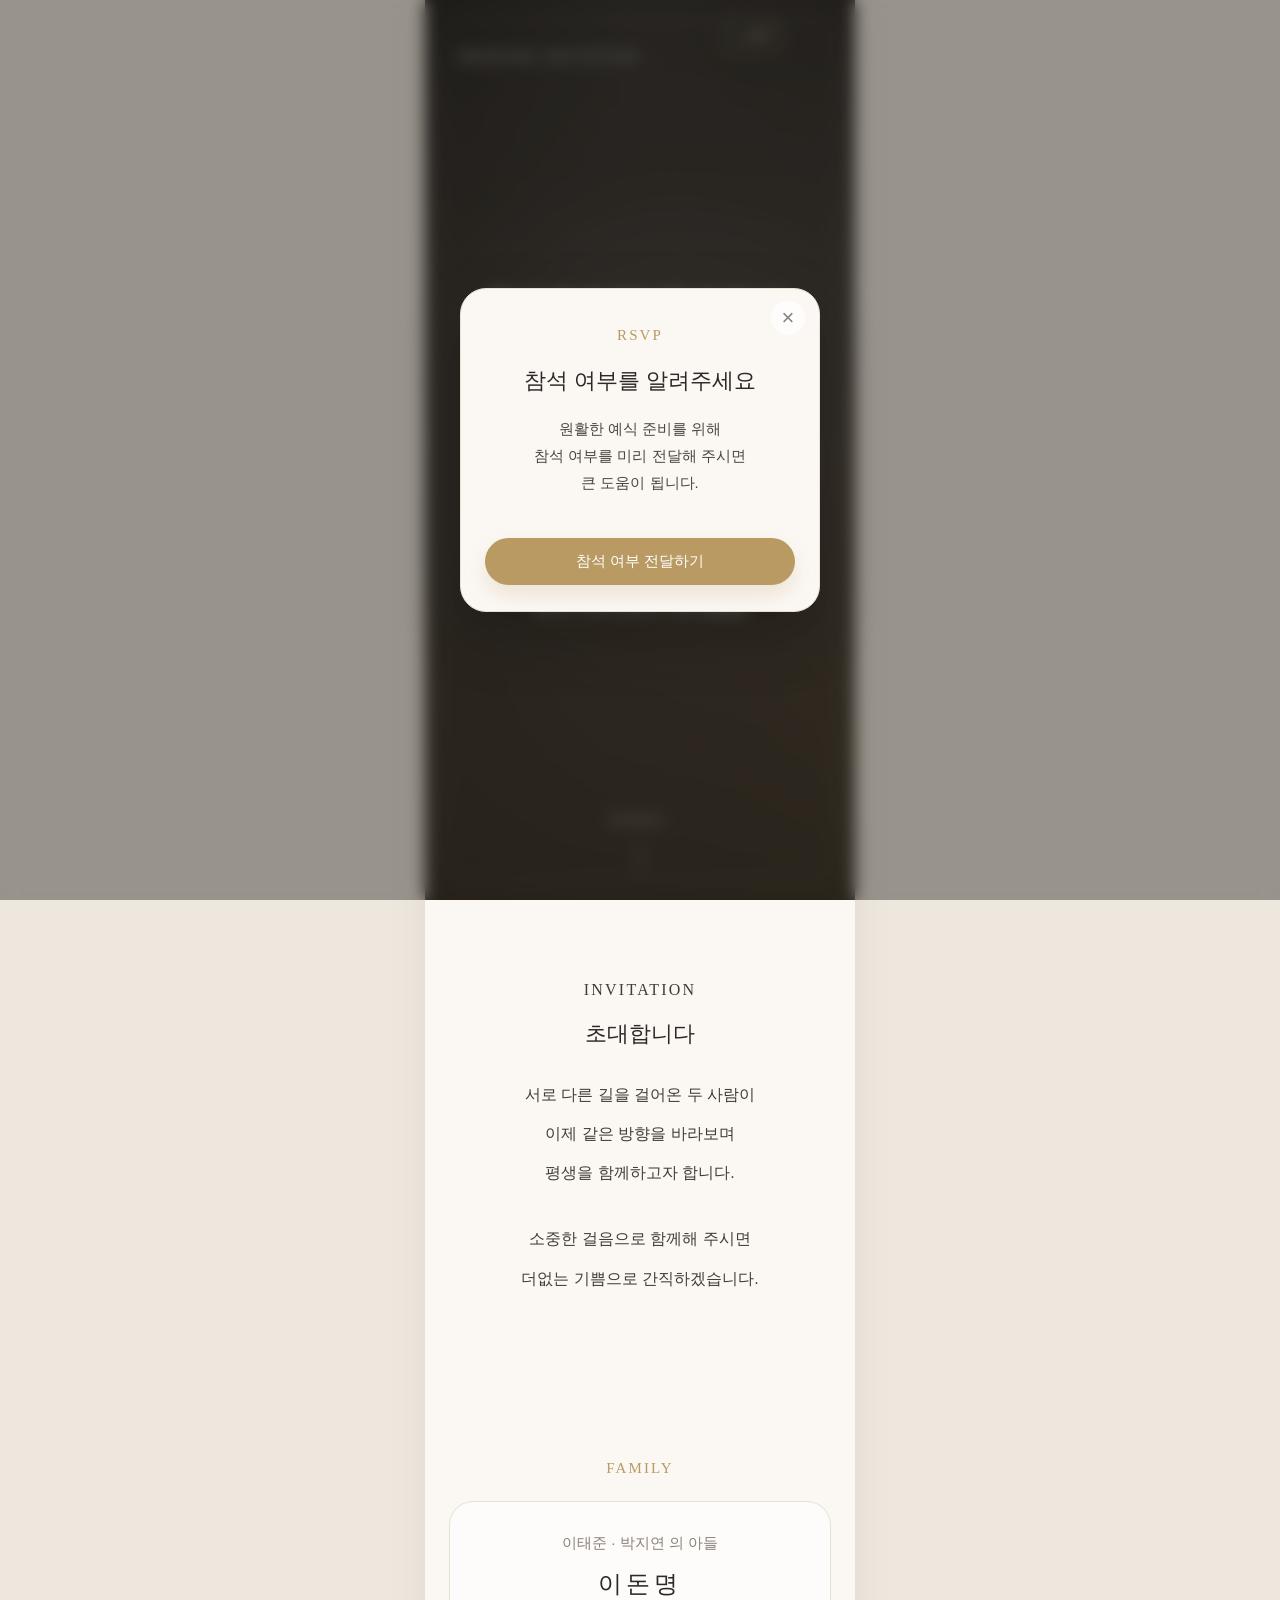
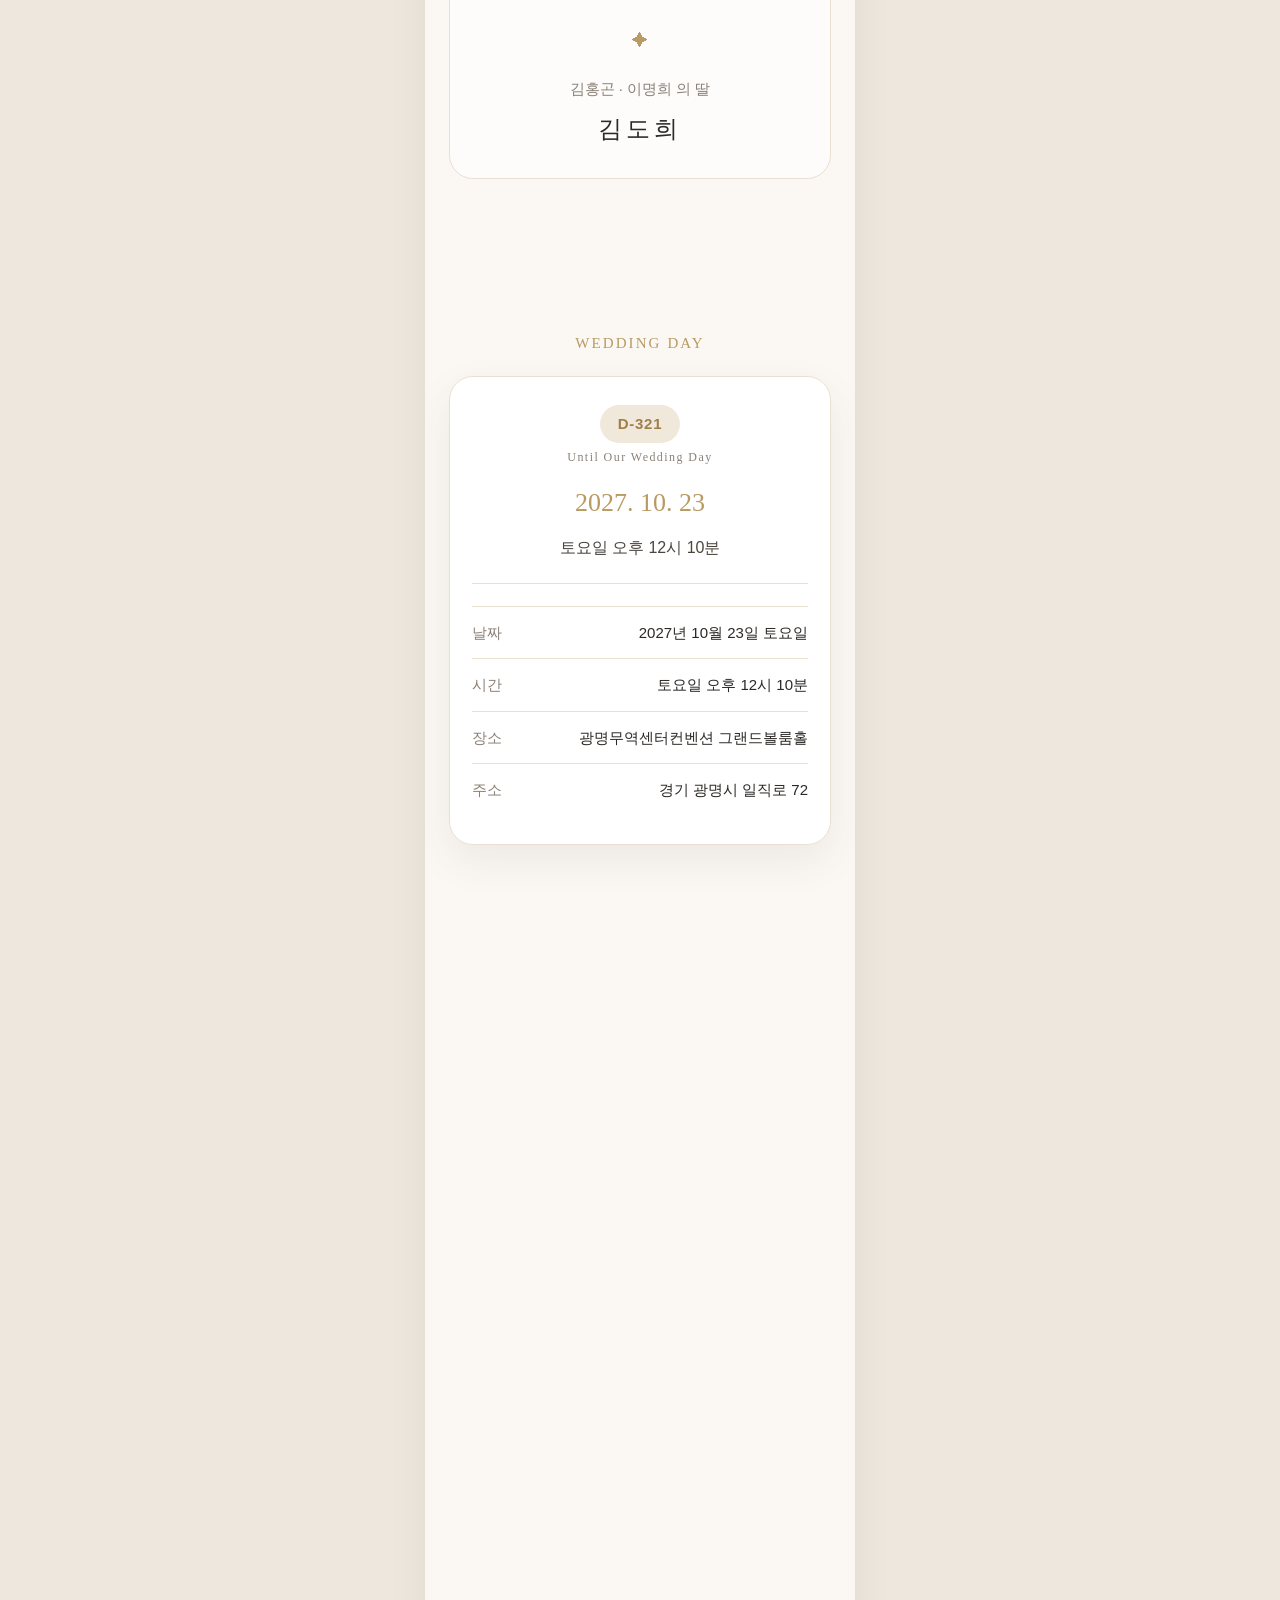
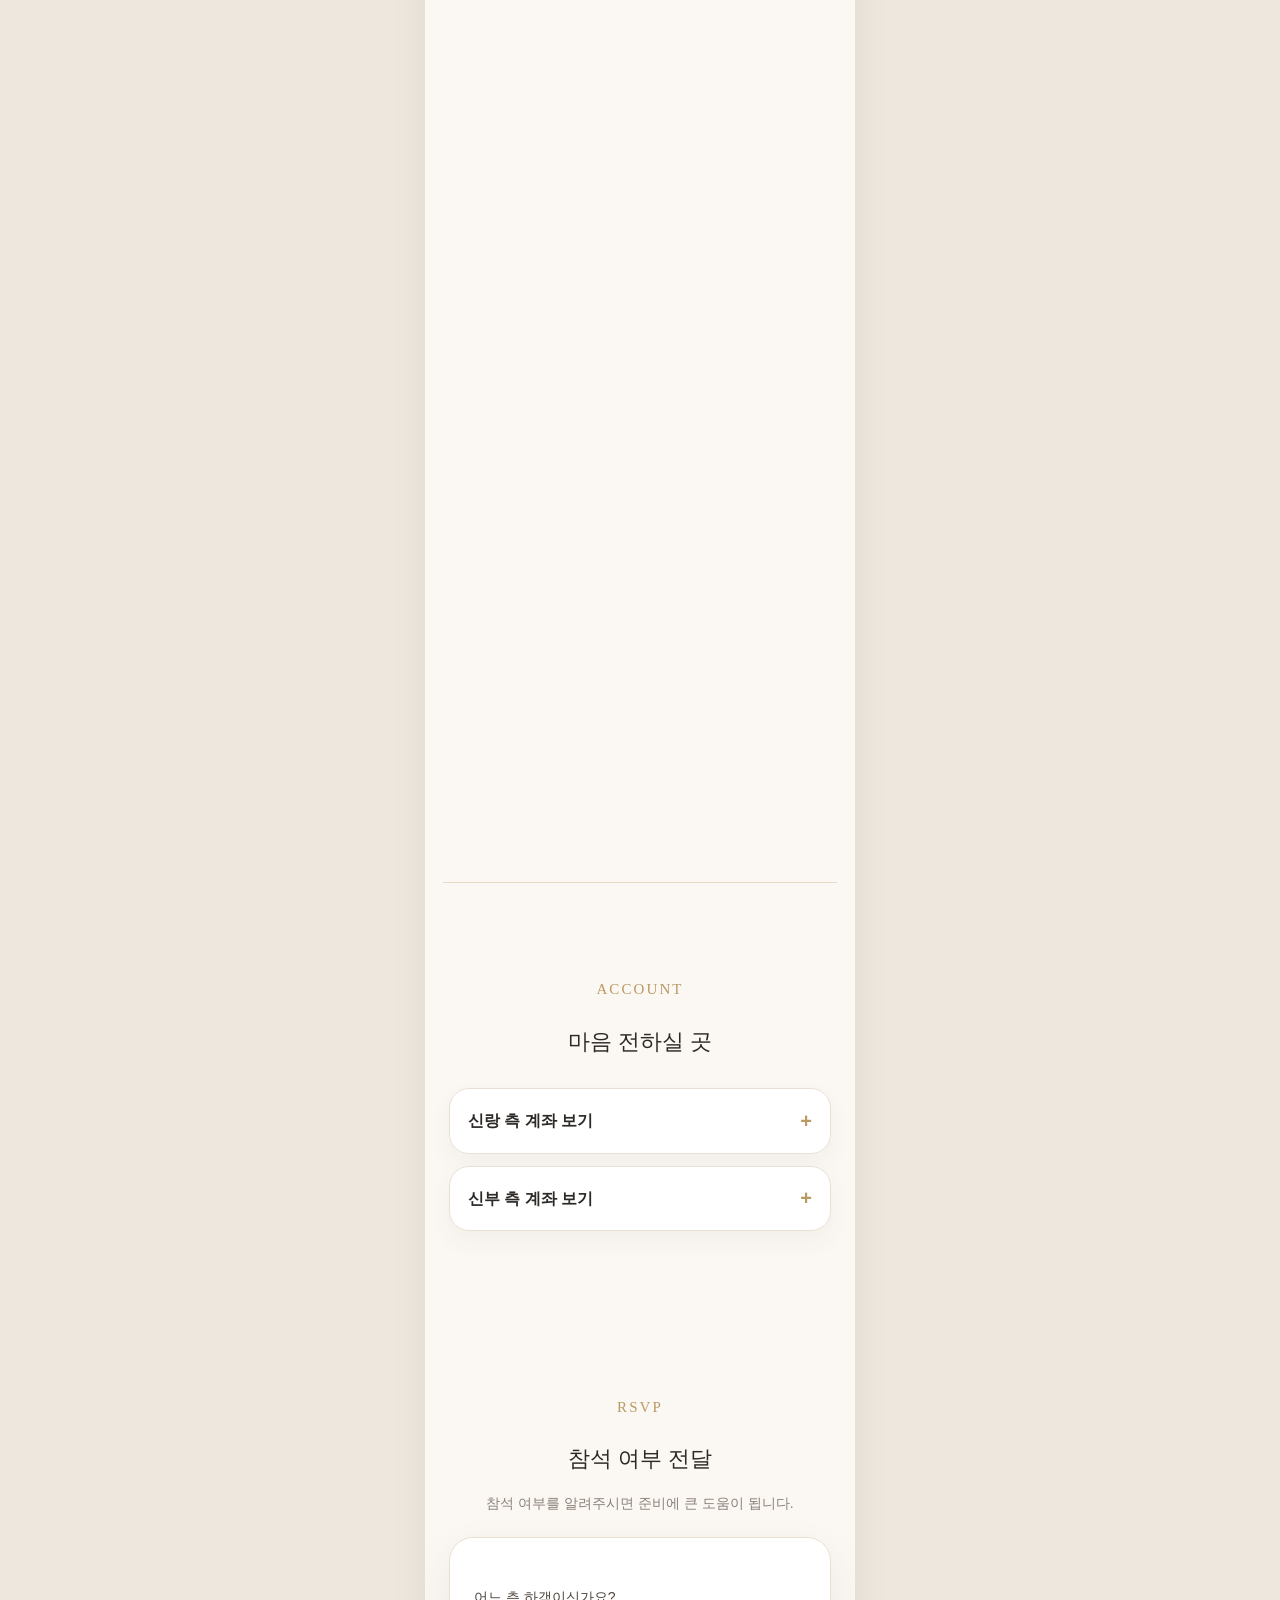
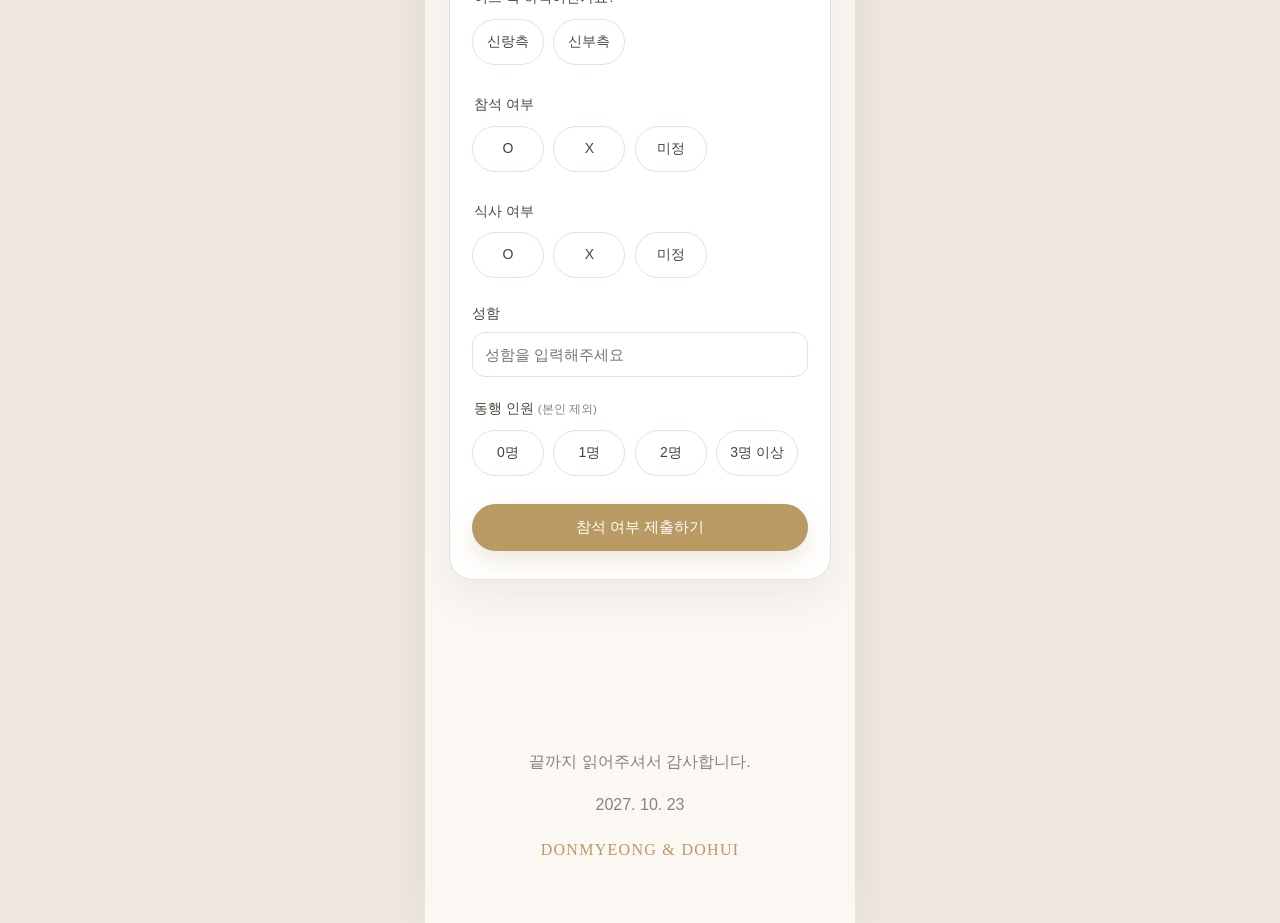
==== commit 8dcf0741: "v1.1.4 always show rsvp popup" ====
--- a/index.html
+++ b/index.html
@@ -12,7 +12,7 @@
   <meta property="og:url" content="https://dodon611.github.io/wedding/" />
   <meta property="og:type" content="website" />
 
-  <link rel="stylesheet" href="style.css?v=1.1.3" />
+  <link rel="stylesheet" href="style.css?v=1.1.4" />
 </head>
 
 <body>
@@ -278,7 +278,7 @@
     <span id="toastMessage">복사되었습니다</span>
   </div>
 
-  <script src="data.js?v=1.1.3"></script>
-  <script src="script.js?v=1.1.3"></script>
+  <script src="data.js?v=1.1.4"></script>
+  <script src="script.js?v=1.1.4"></script>
 </body>
 </html>
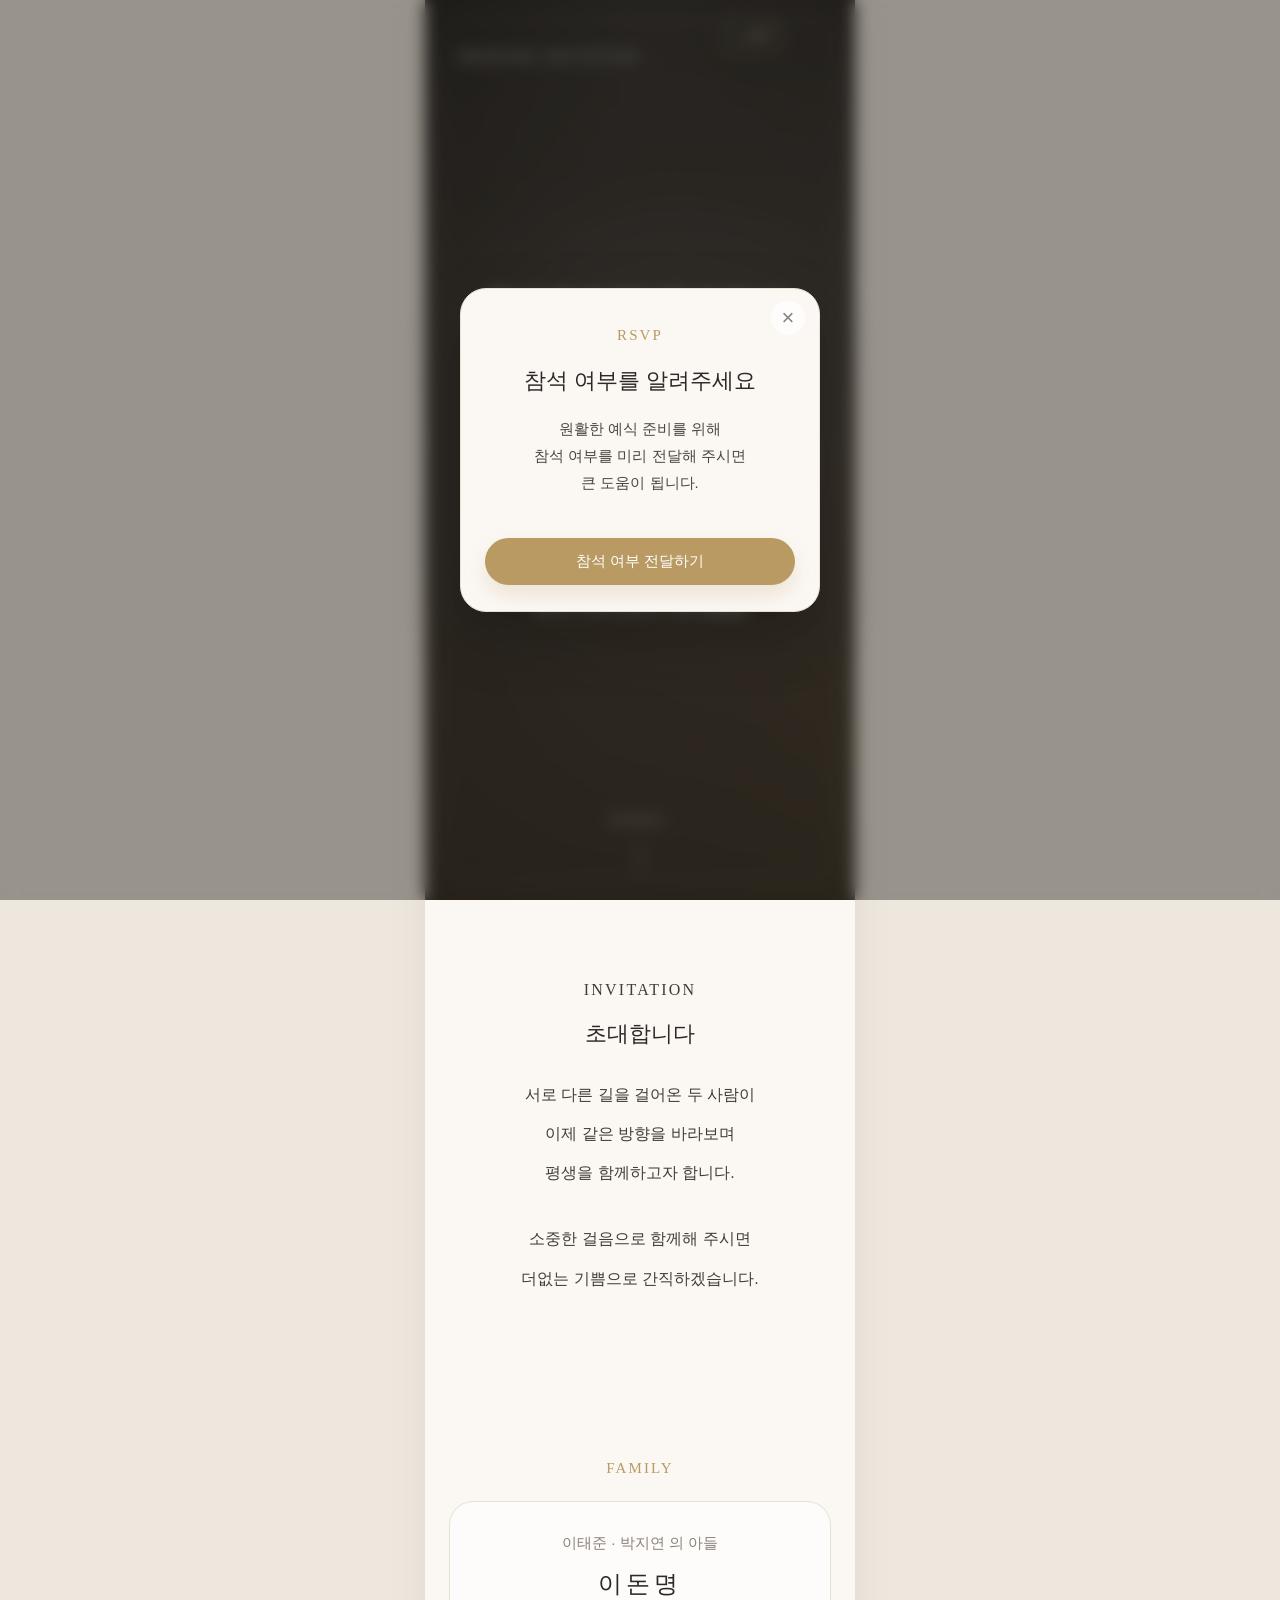
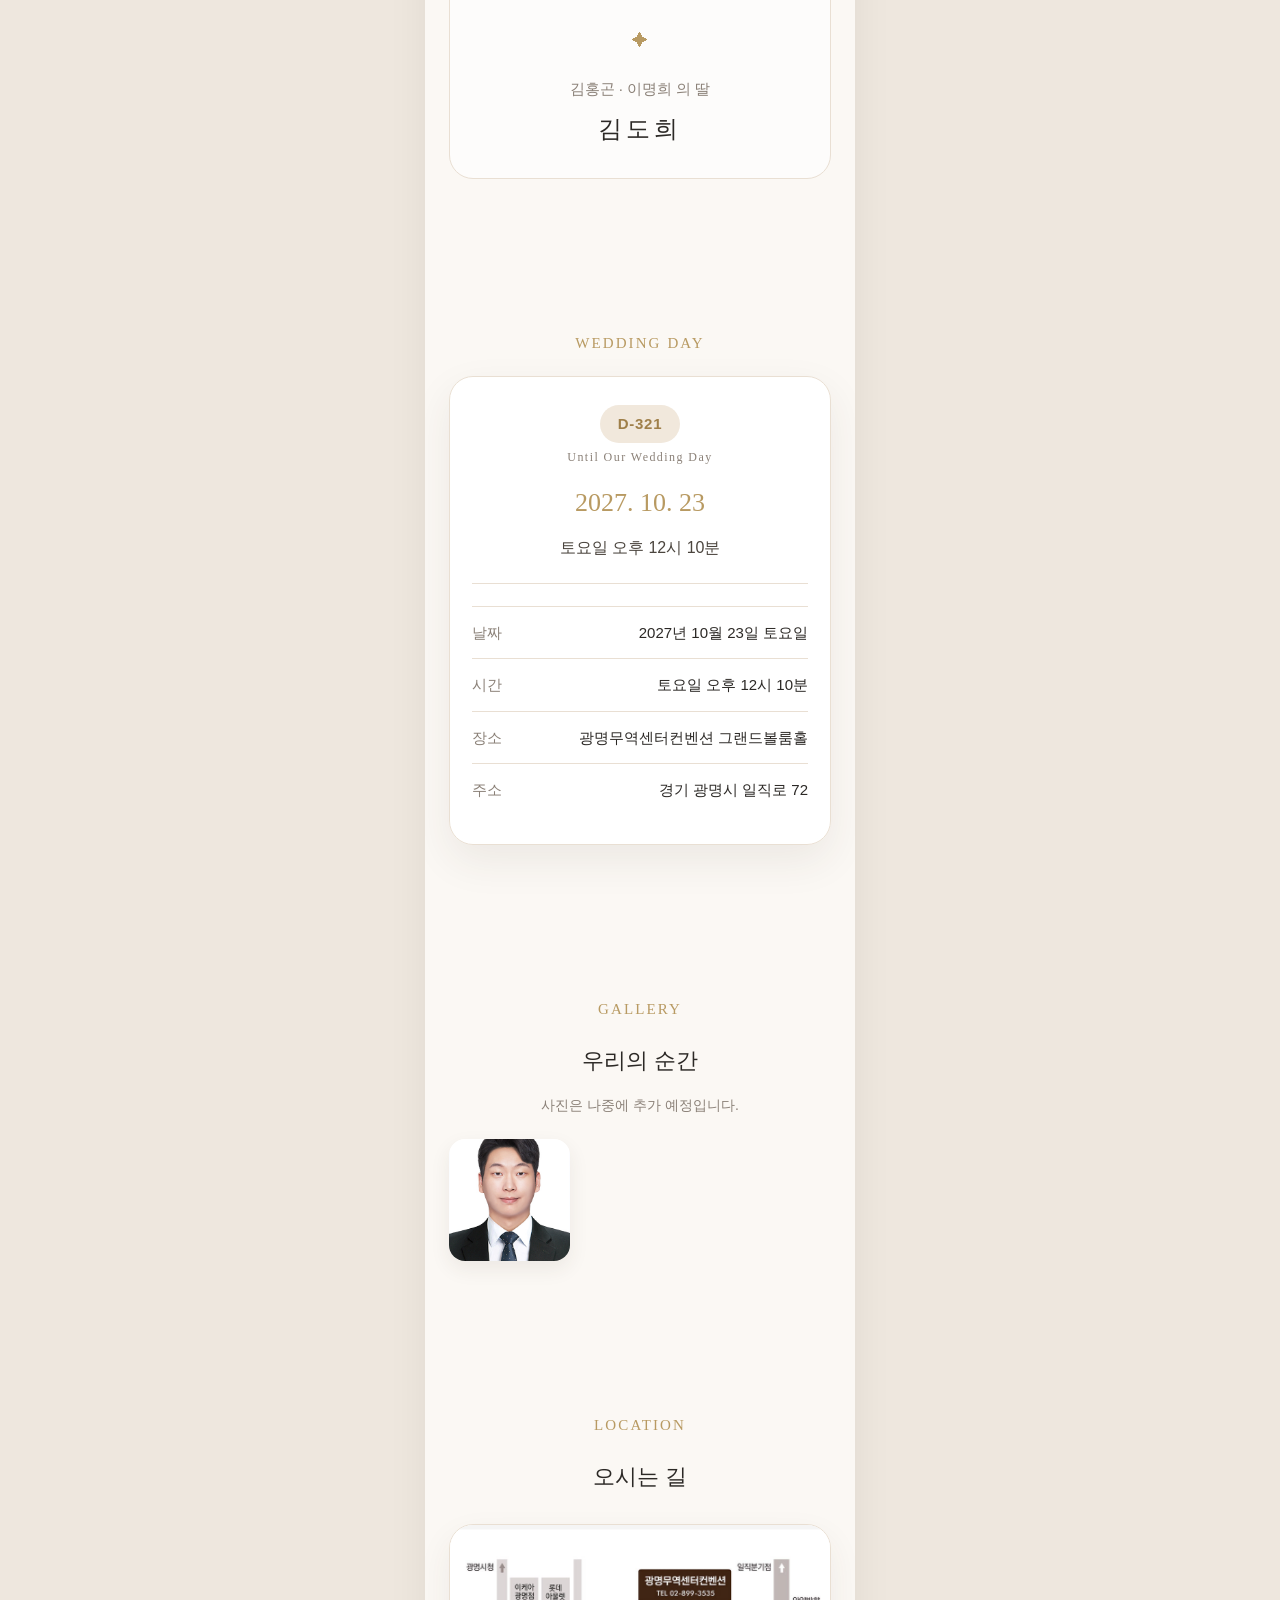
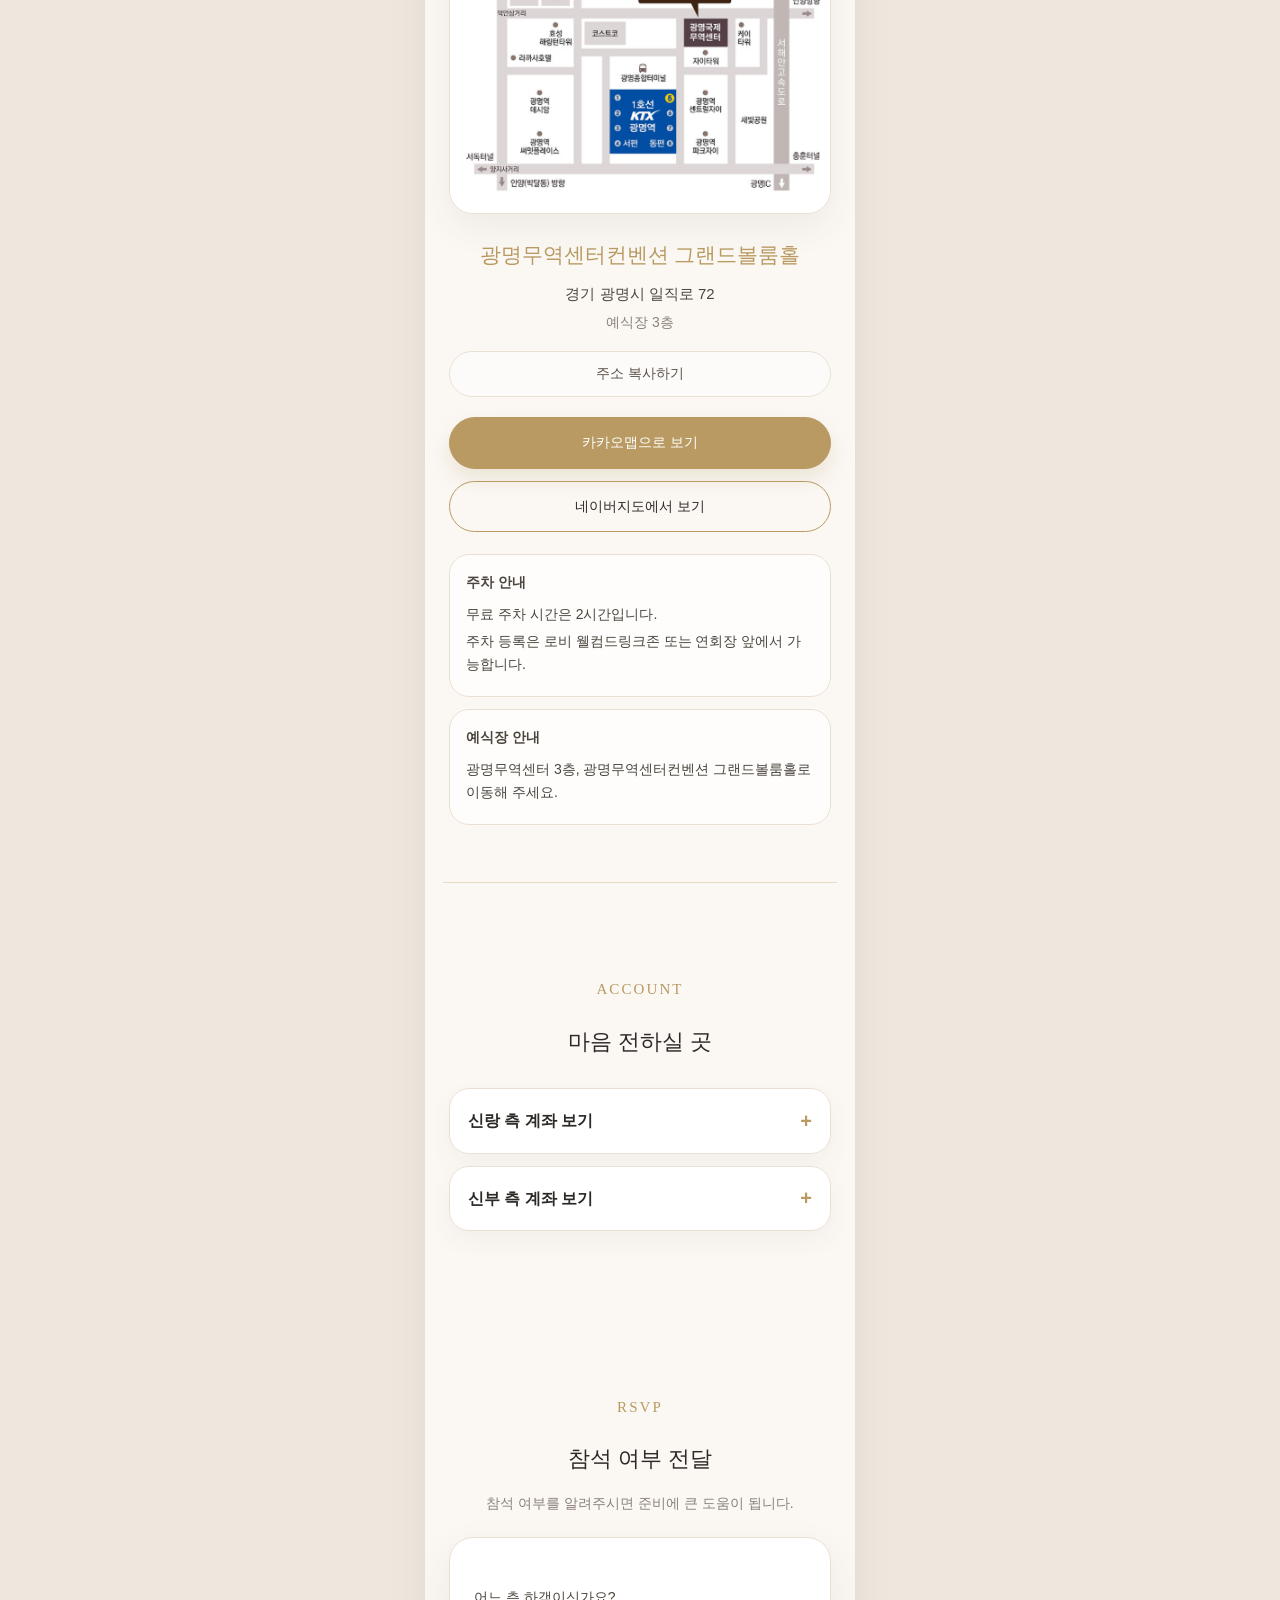
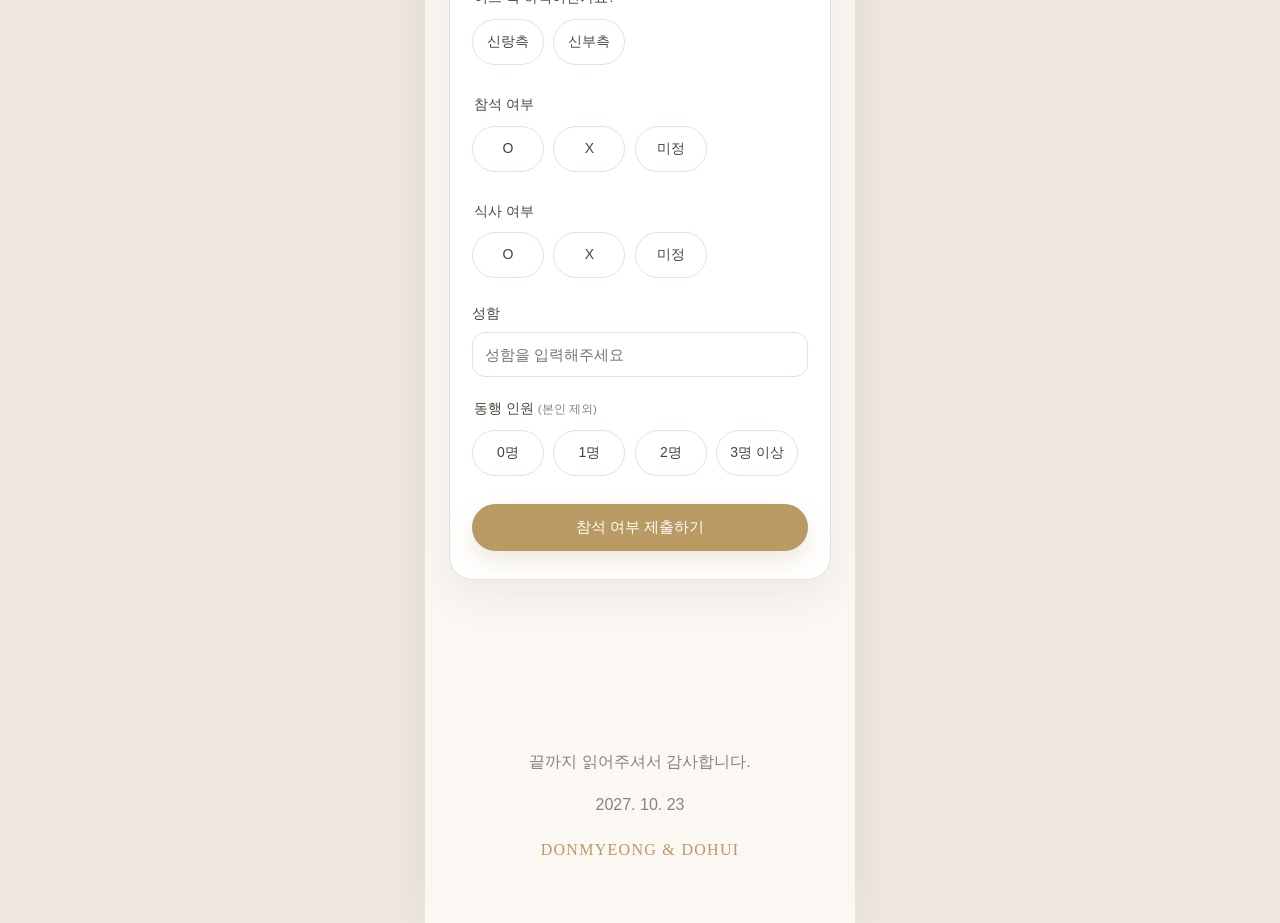
==== commit ac784728: "v1.1.5 remove map label" ====
--- a/index.html
+++ b/index.html
@@ -12,7 +12,7 @@
   <meta property="og:url" content="https://dodon611.github.io/wedding/" />
   <meta property="og:type" content="website" />
 
-  <link rel="stylesheet" href="style.css?v=1.1.4" />
+  <link rel="stylesheet" href="style.css?v=1.1.5" />
 </head>
 
 <body>
@@ -121,7 +121,6 @@
       <button class="map-image-button" type="button" data-image="images/location-map.png" aria-label="약도 확대 보기">
         <img src="images/location-map.png" alt="광명무역센터컨벤션 약도" loading="lazy" decoding="async" />
       </button>
-        <div class="map-word">MAP</div>
         <div class="map-line"></div>
       </div>
 
@@ -278,7 +277,7 @@
     <span id="toastMessage">복사되었습니다</span>
   </div>
 
-  <script src="data.js?v=1.1.4"></script>
-  <script src="script.js?v=1.1.4"></script>
+  <script src="data.js?v=1.1.5"></script>
+  <script src="script.js?v=1.1.5"></script>
 </body>
 </html>
--- a/style.css
+++ b/style.css
@@ -1044,3 +1044,9 @@
     transform: translateY(0) scale(1);
   }
 }
+
+
+/* v1.1.5: remove redundant MAP label in location section */
+.map-word {
+  display: none !important;
+}
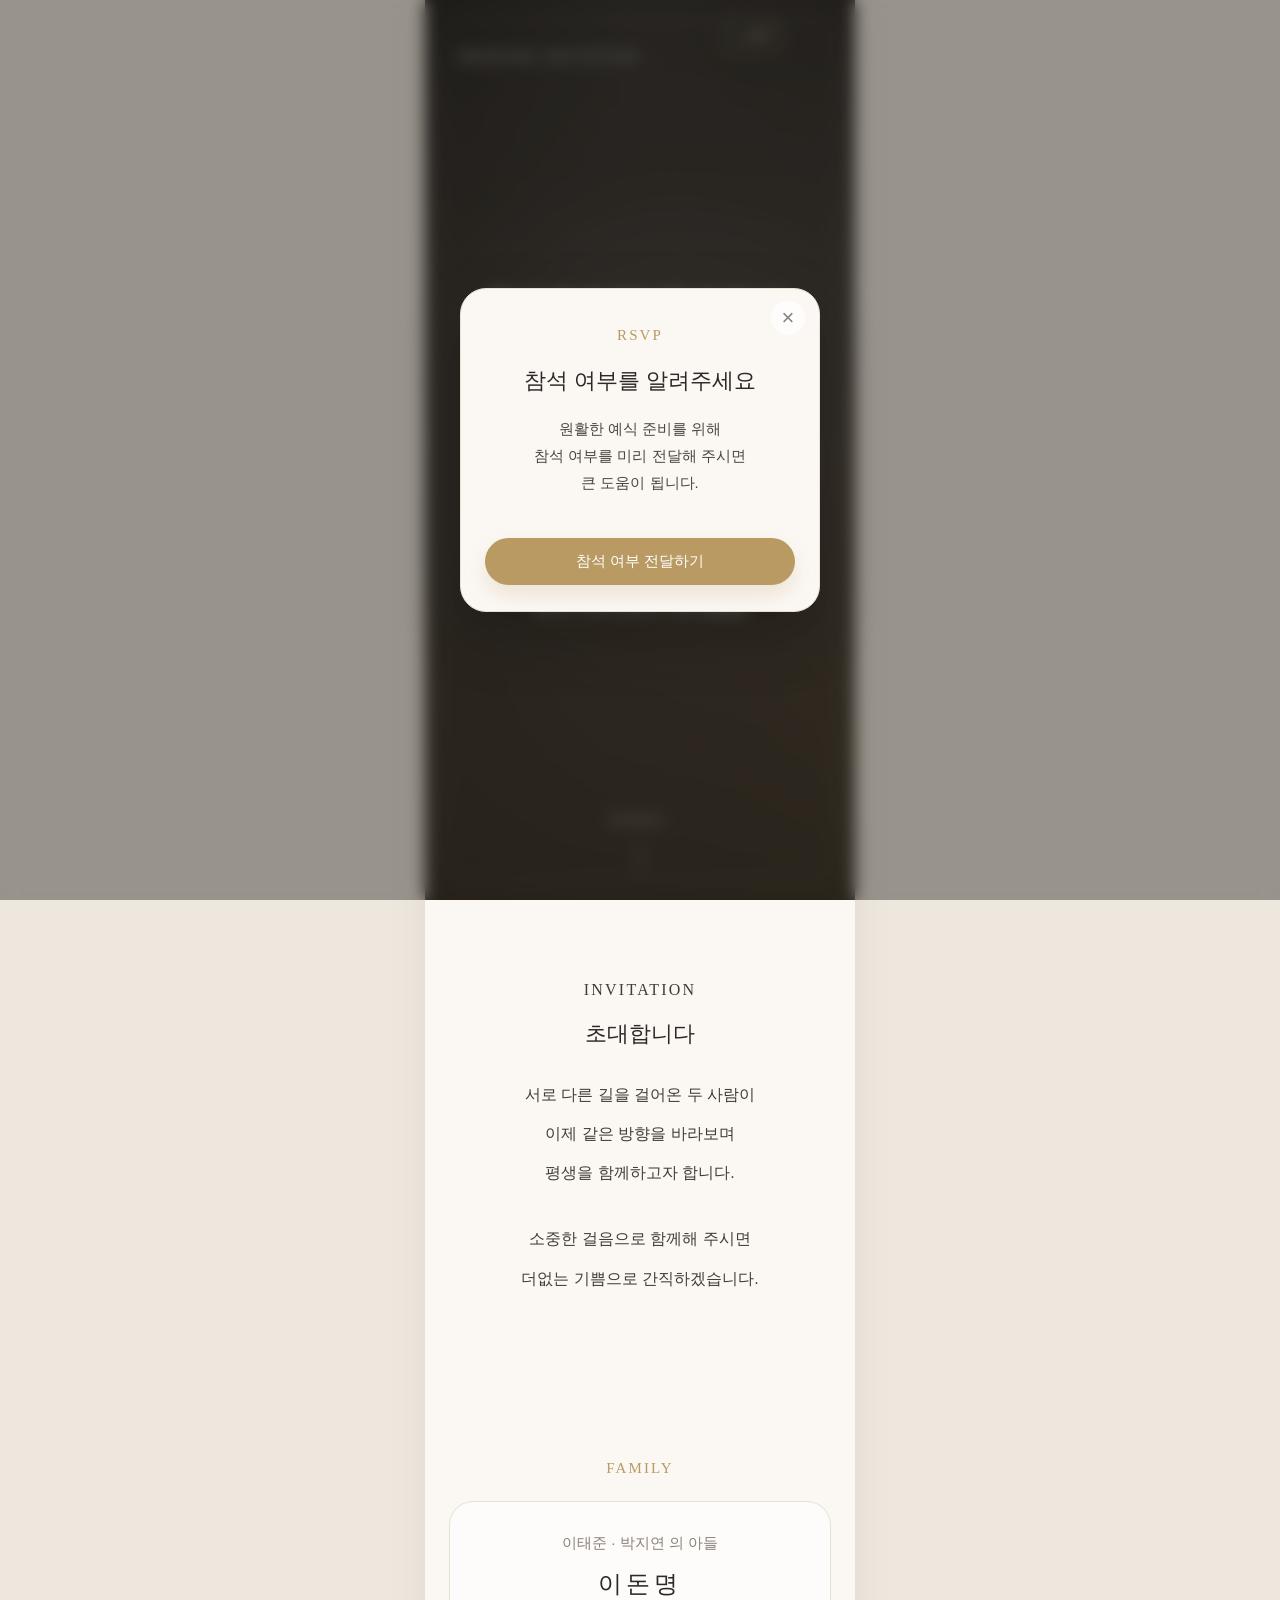
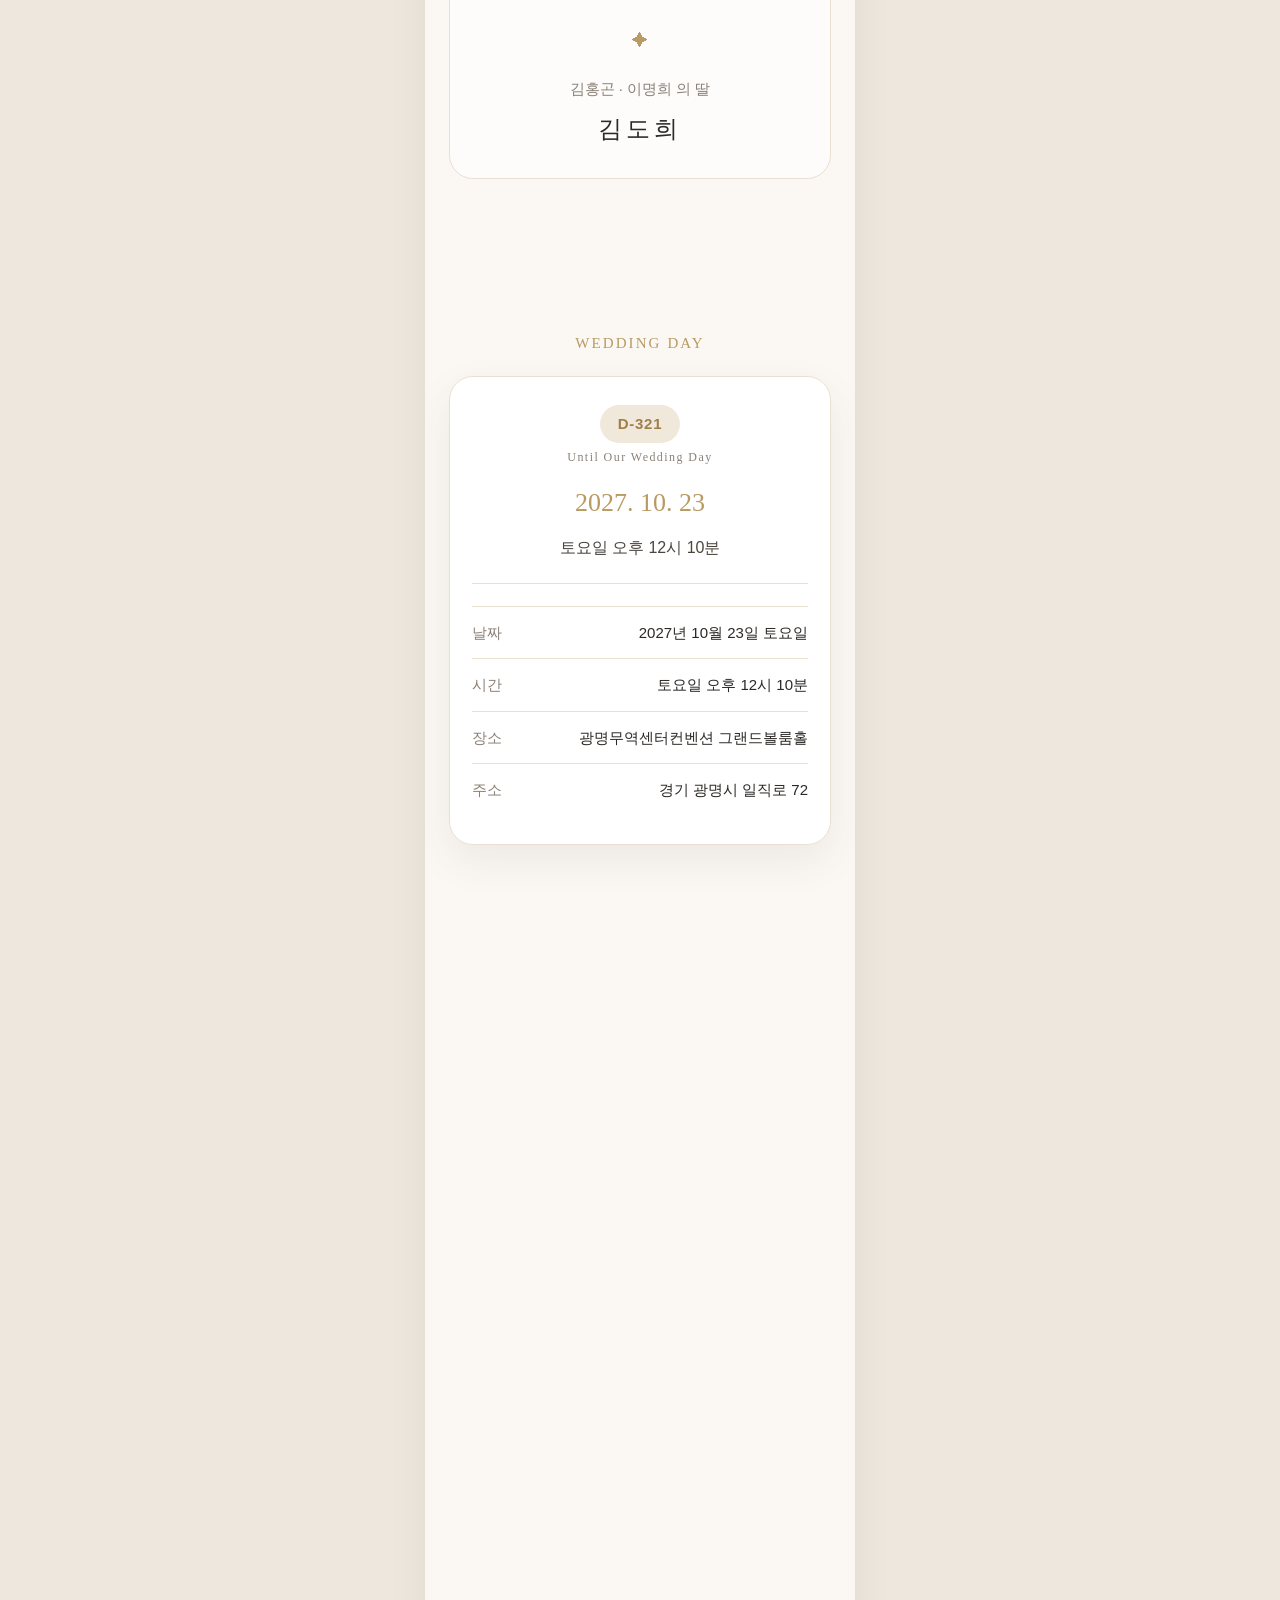
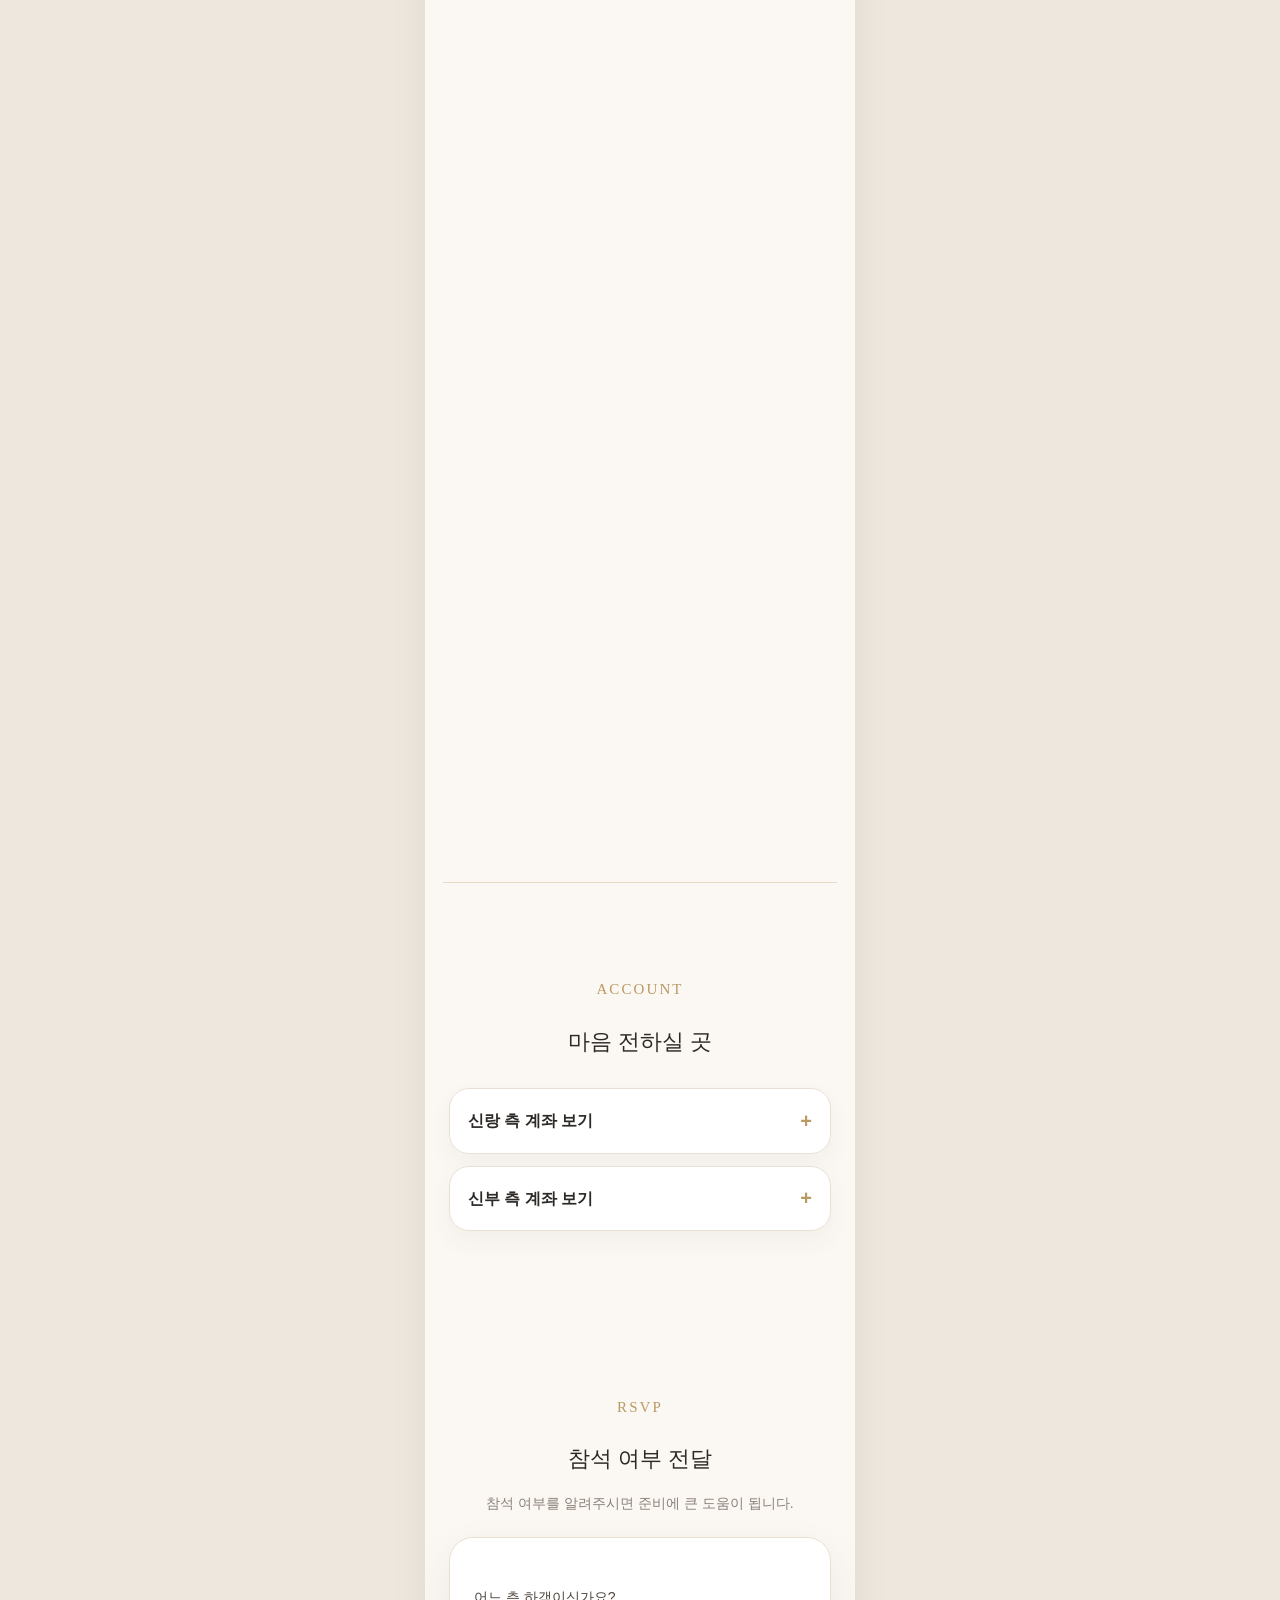
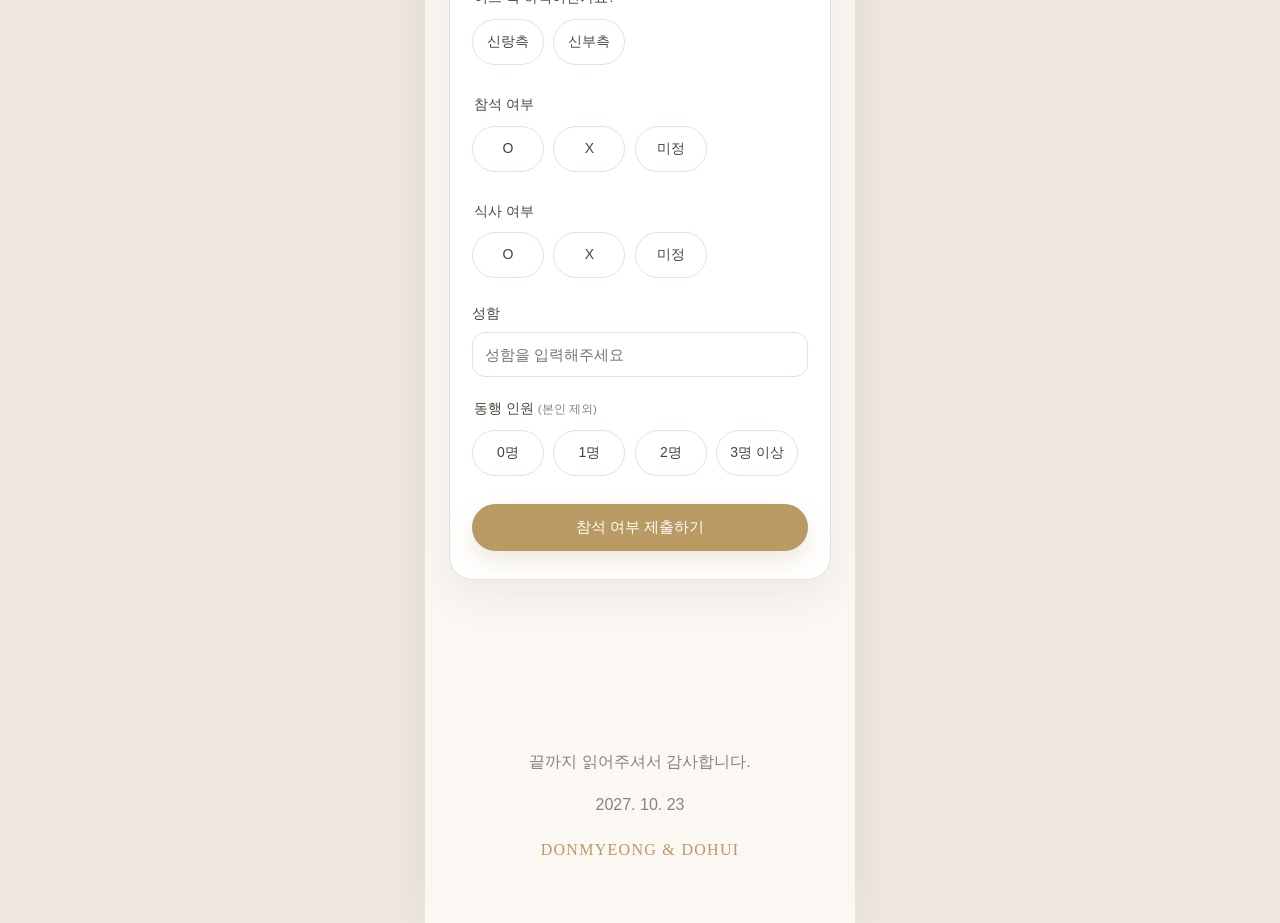
==== commit f6c29603: "v1.1.6 kakao preview" ====
--- a/index.html
+++ b/index.html
@@ -8,11 +8,12 @@
 
   <meta property="og:title" content="DONMYEONG & DOHUI 결혼합니다" />
   <meta property="og:description" content="2027.10.23 SAT · 광명무역센터컨벤션 그랜드볼룸홀" />
-  <meta property="og:image" content="https://dodon611.github.io/wedding/images/og-image.jpg" />
+  <meta property="og:image" content="https://dodon611.github.io/wedding/images/og-image.jpg?v=1.1.6" />
   <meta property="og:url" content="https://dodon611.github.io/wedding/" />
   <meta property="og:type" content="website" />
-
-  <link rel="stylesheet" href="style.css?v=1.1.5" />
+  <meta name="twitter:card" content="summary_large_image" />
+
+  <link rel="stylesheet" href="style.css?v=1.1.6" />
 </head>
 
 <body>
@@ -277,7 +278,7 @@
     <span id="toastMessage">복사되었습니다</span>
   </div>
 
-  <script src="data.js?v=1.1.5"></script>
-  <script src="script.js?v=1.1.5"></script>
+  <script src="data.js?v=1.1.6"></script>
+  <script src="script.js?v=1.1.6"></script>
 </body>
 </html>
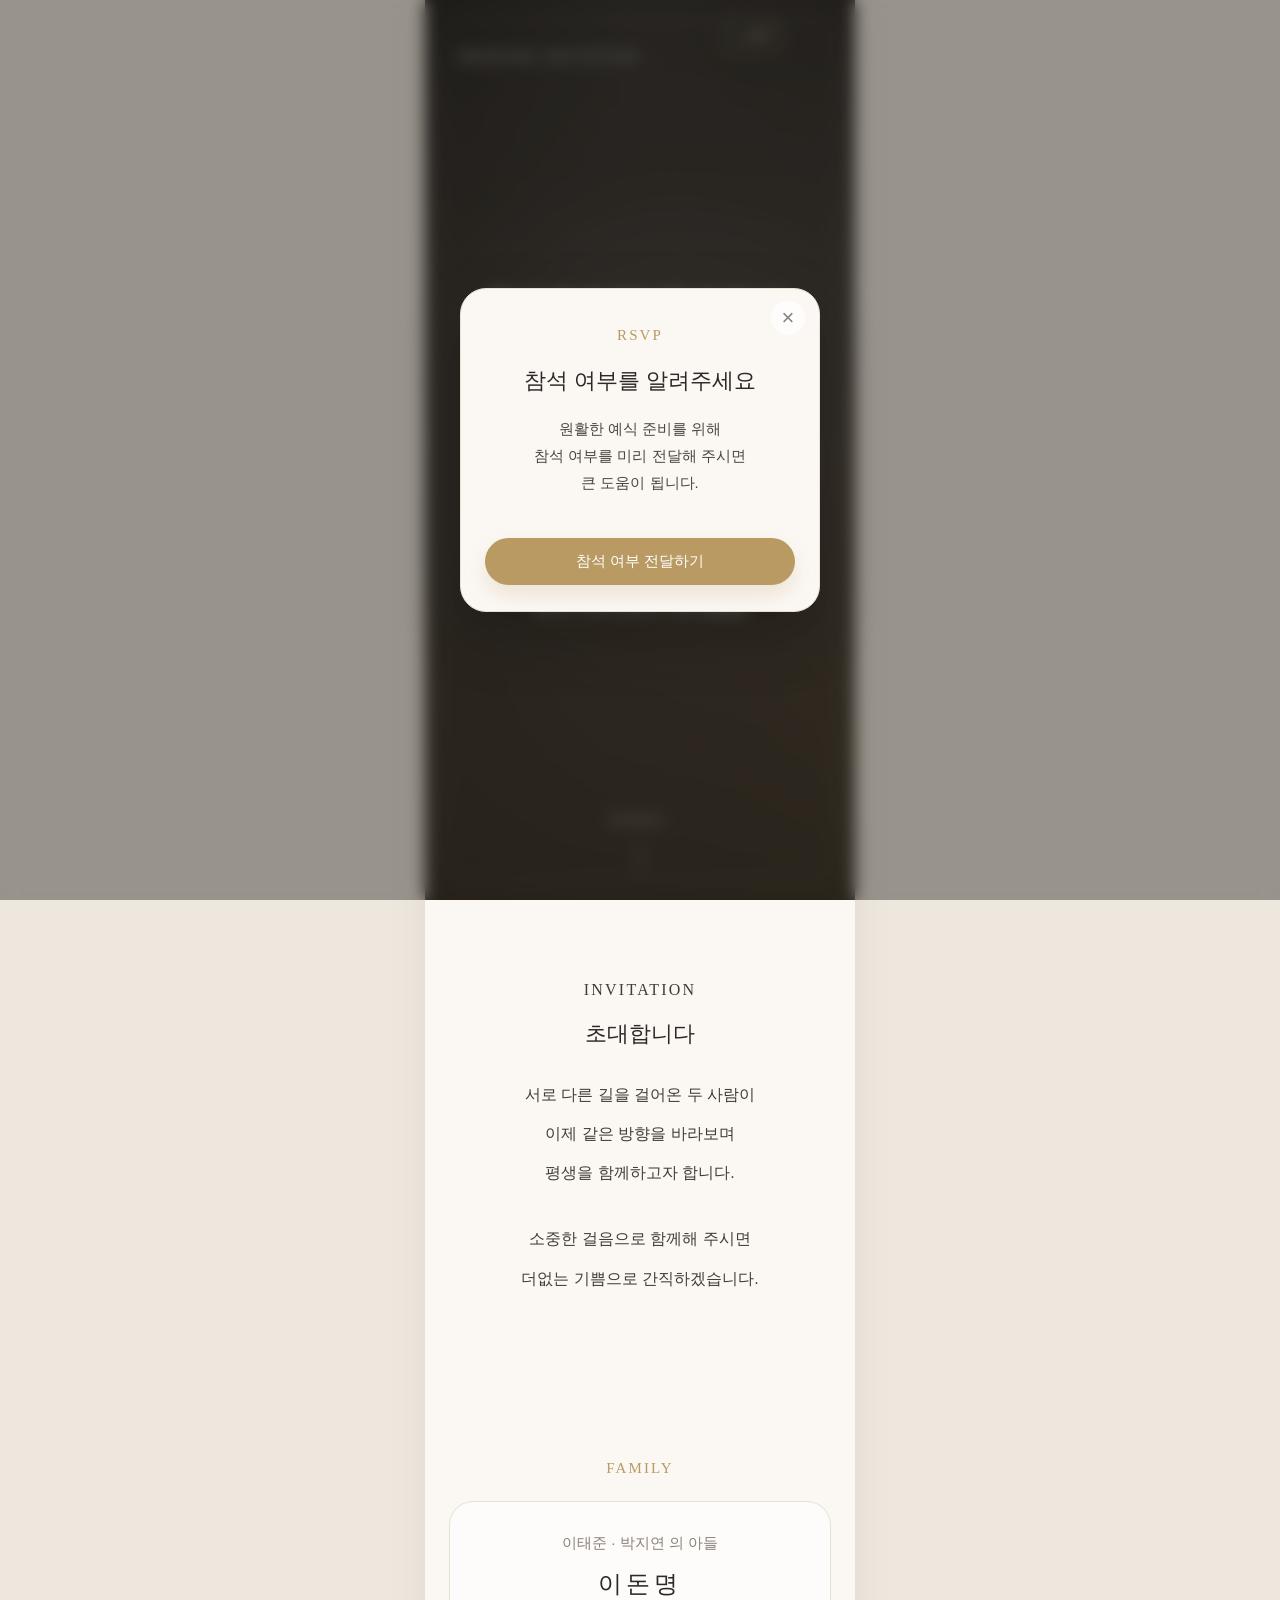
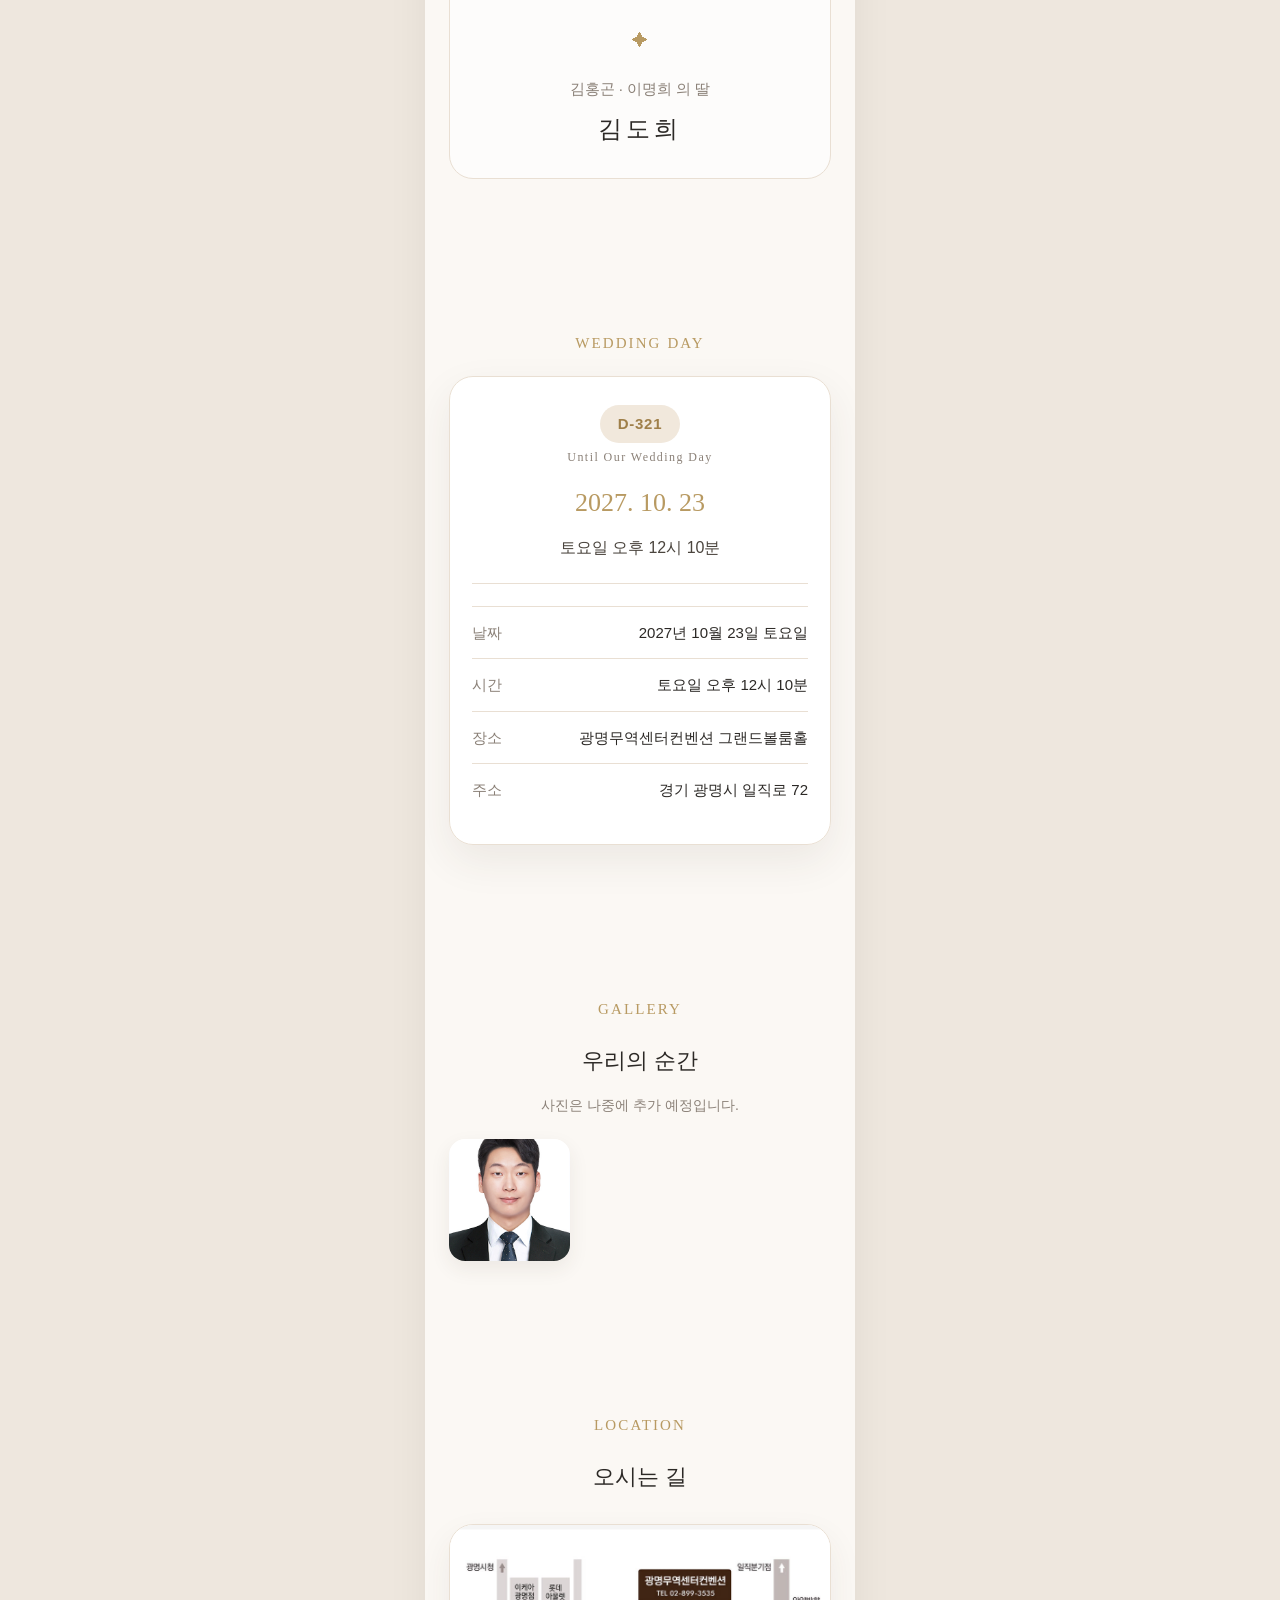
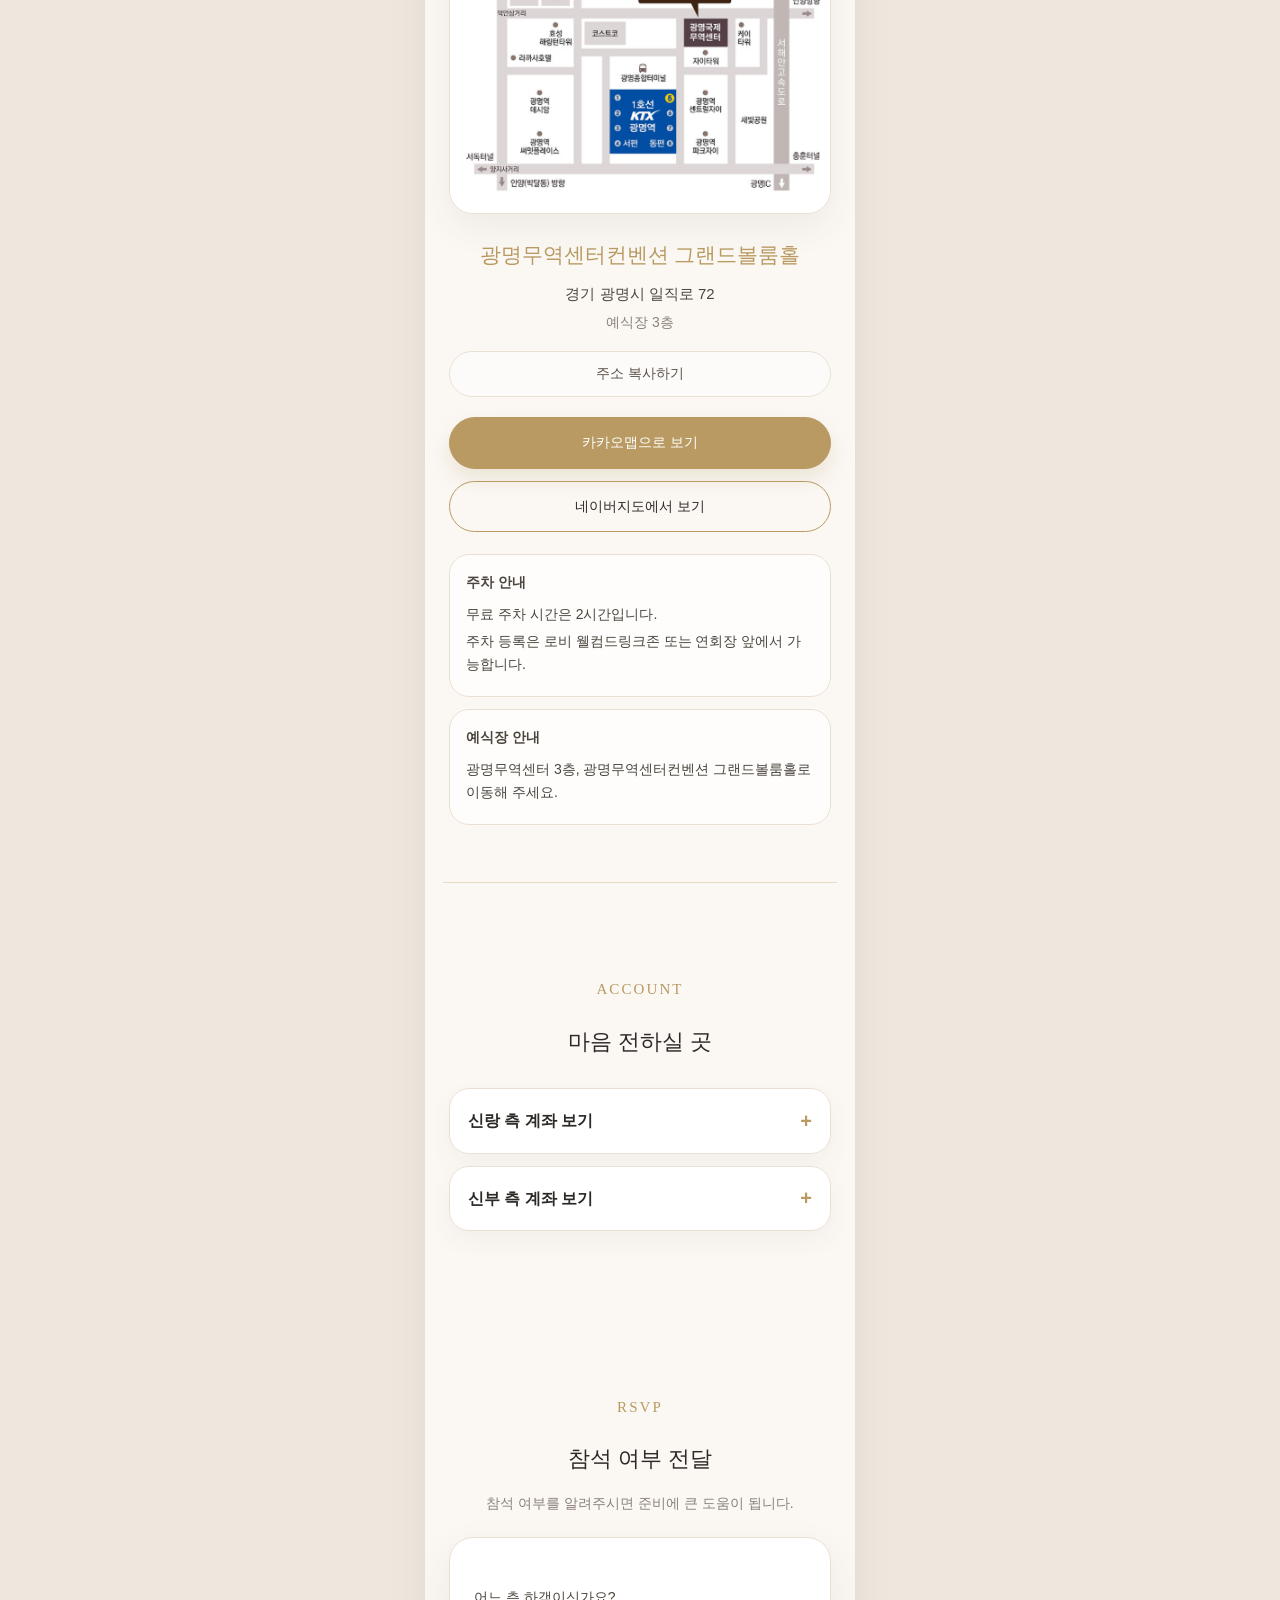
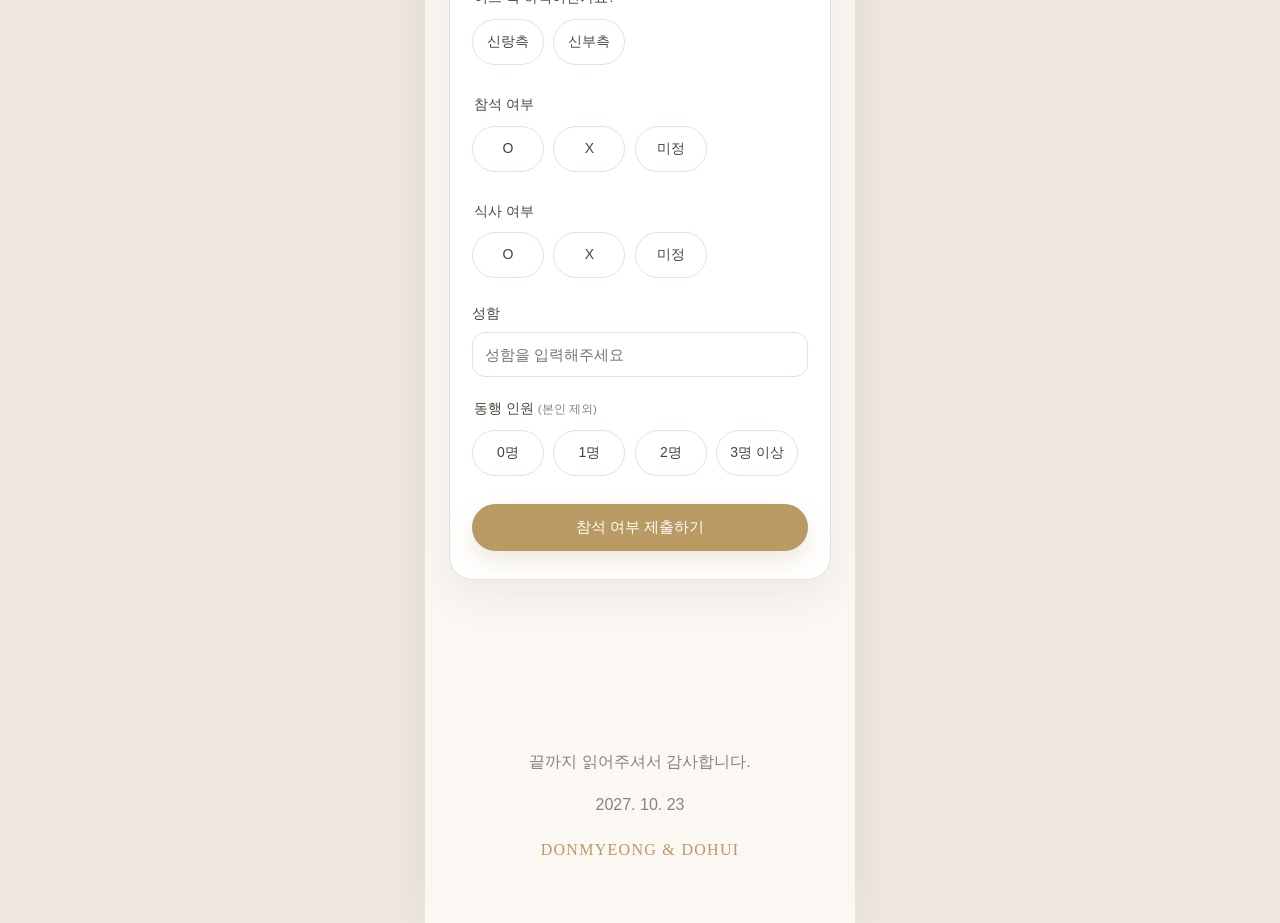
==== commit 1506b798: "v1.1.7 update kakao preview title" ====
--- a/index.html
+++ b/index.html
@@ -5,15 +5,18 @@
   <meta name="viewport" content="width=device-width, initial-scale=1.0" />
 
   <title>DONMYEONG & DOHUI Wedding Invitation</title>
-
-  <meta property="og:title" content="DONMYEONG & DOHUI 결혼합니다" />
-  <meta property="og:description" content="2027.10.23 SAT · 광명무역센터컨벤션 그랜드볼룸홀" />
-  <meta property="og:image" content="https://dodon611.github.io/wedding/images/og-image.jpg?v=1.1.6" />
+  <meta name="twitter:image" content="https://dodon611.github.io/wedding/images/og-image.jpg?v=1.1.7" />
+  <meta name="twitter:description" content="2027년 10월 23일 토요일 오후 12:10 · 광명무역센터컨벤션 그랜드볼룸홀" />
+  <meta name="twitter:title" content="돈명 & 도희" />
+
+  <meta property="og:title" content="돈명 & 도희" />
+  <meta property="og:description" content="2027년 10월 23일 토요일 오후 12:10 · 광명무역센터컨벤션 그랜드볼룸홀" />
+  <meta property="og:image" content="https://dodon611.github.io/wedding/images/og-image.jpg?v=1.1.7" />
   <meta property="og:url" content="https://dodon611.github.io/wedding/" />
   <meta property="og:type" content="website" />
   <meta name="twitter:card" content="summary_large_image" />
 
-  <link rel="stylesheet" href="style.css?v=1.1.6" />
+  <link rel="stylesheet" href="style.css?v=1.1.7" />
 </head>
 
 <body>
@@ -278,7 +281,7 @@
     <span id="toastMessage">복사되었습니다</span>
   </div>
 
-  <script src="data.js?v=1.1.6"></script>
-  <script src="script.js?v=1.1.6"></script>
+  <script src="data.js?v=1.1.7"></script>
+  <script src="script.js?v=1.1.7"></script>
 </body>
 </html>
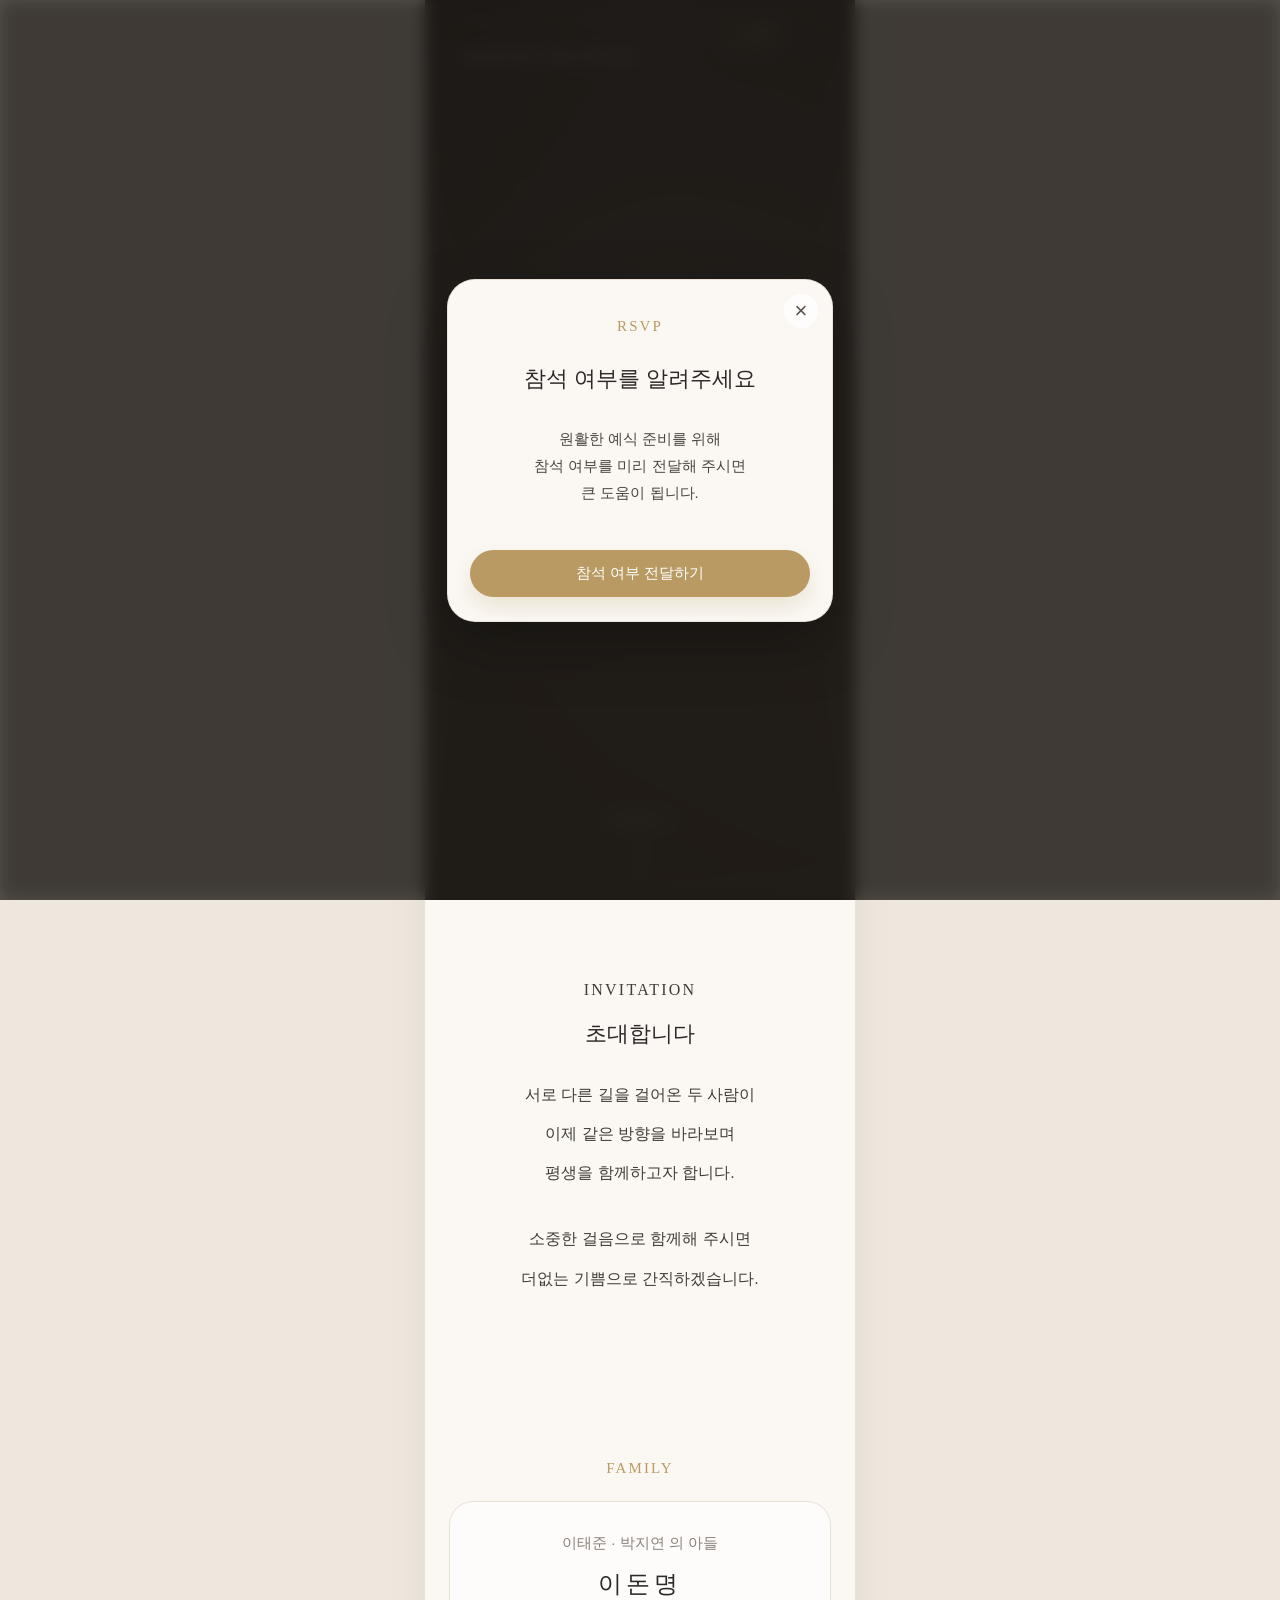
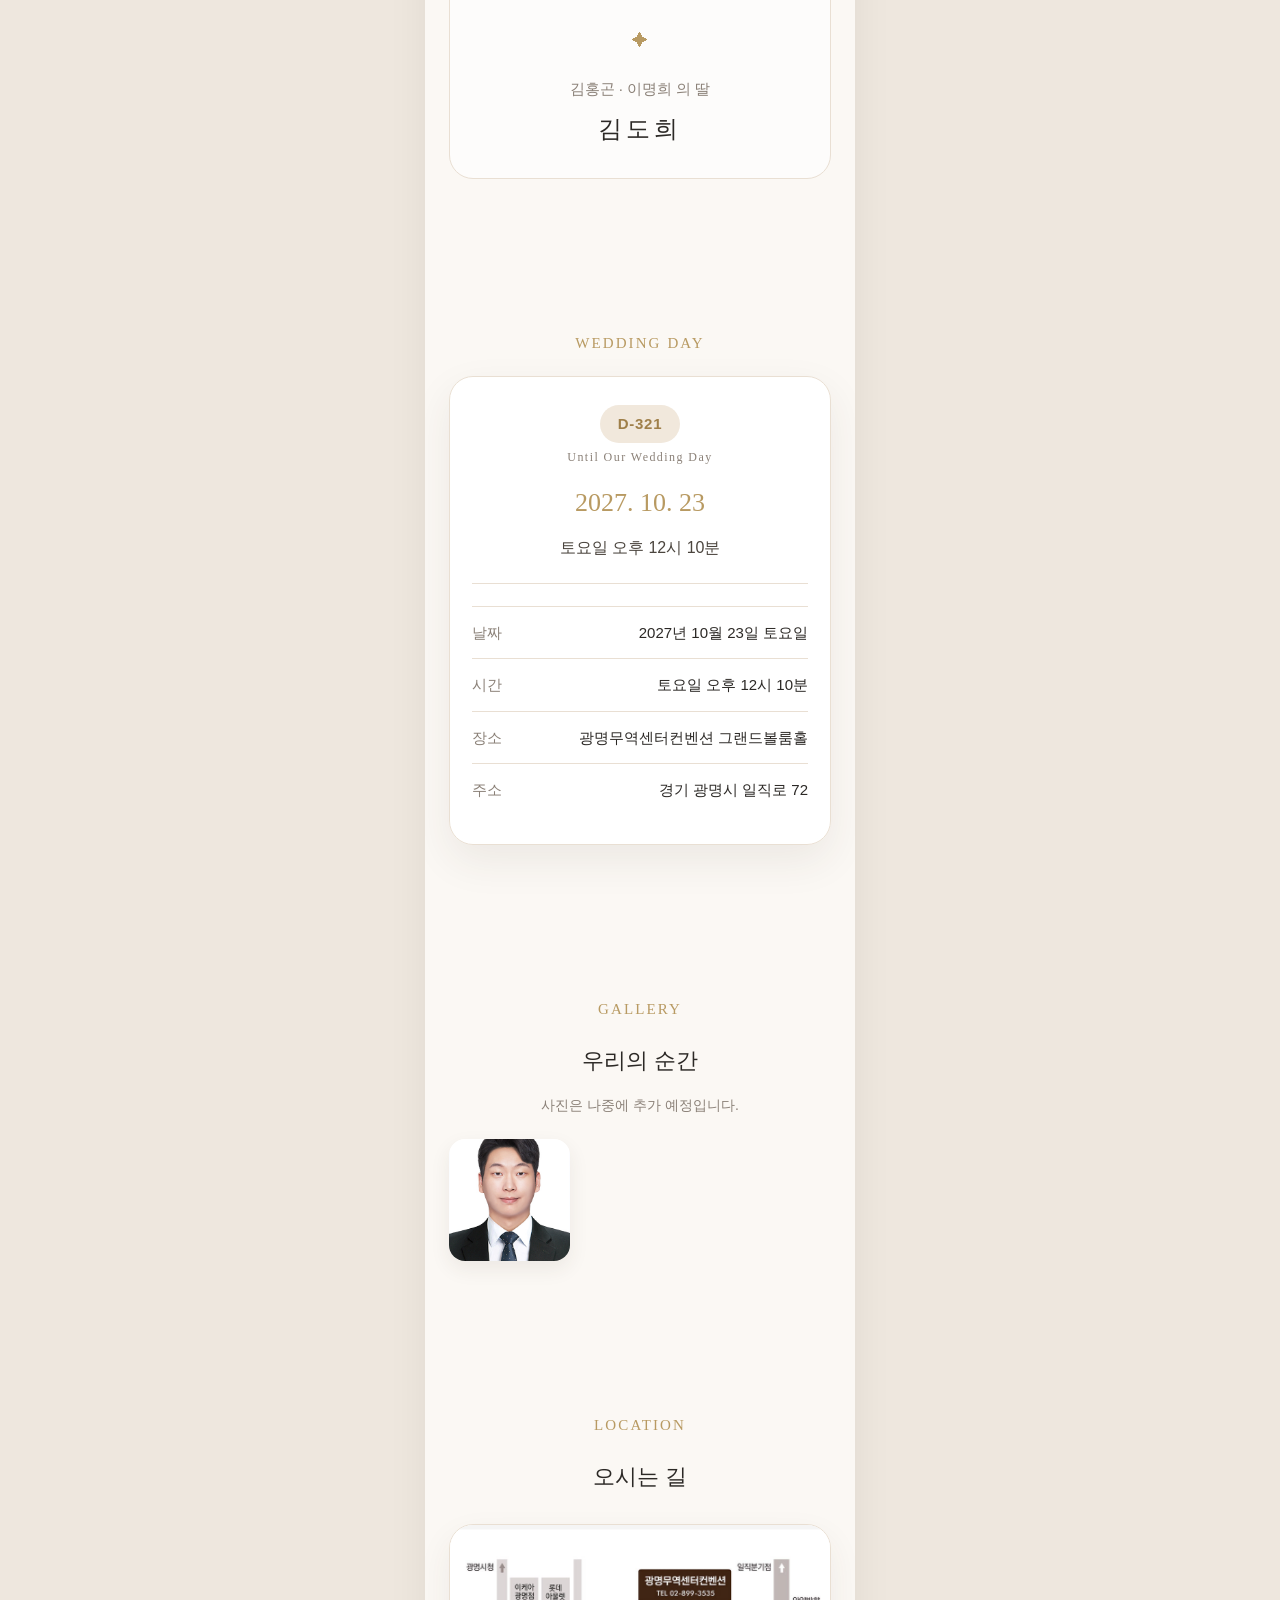
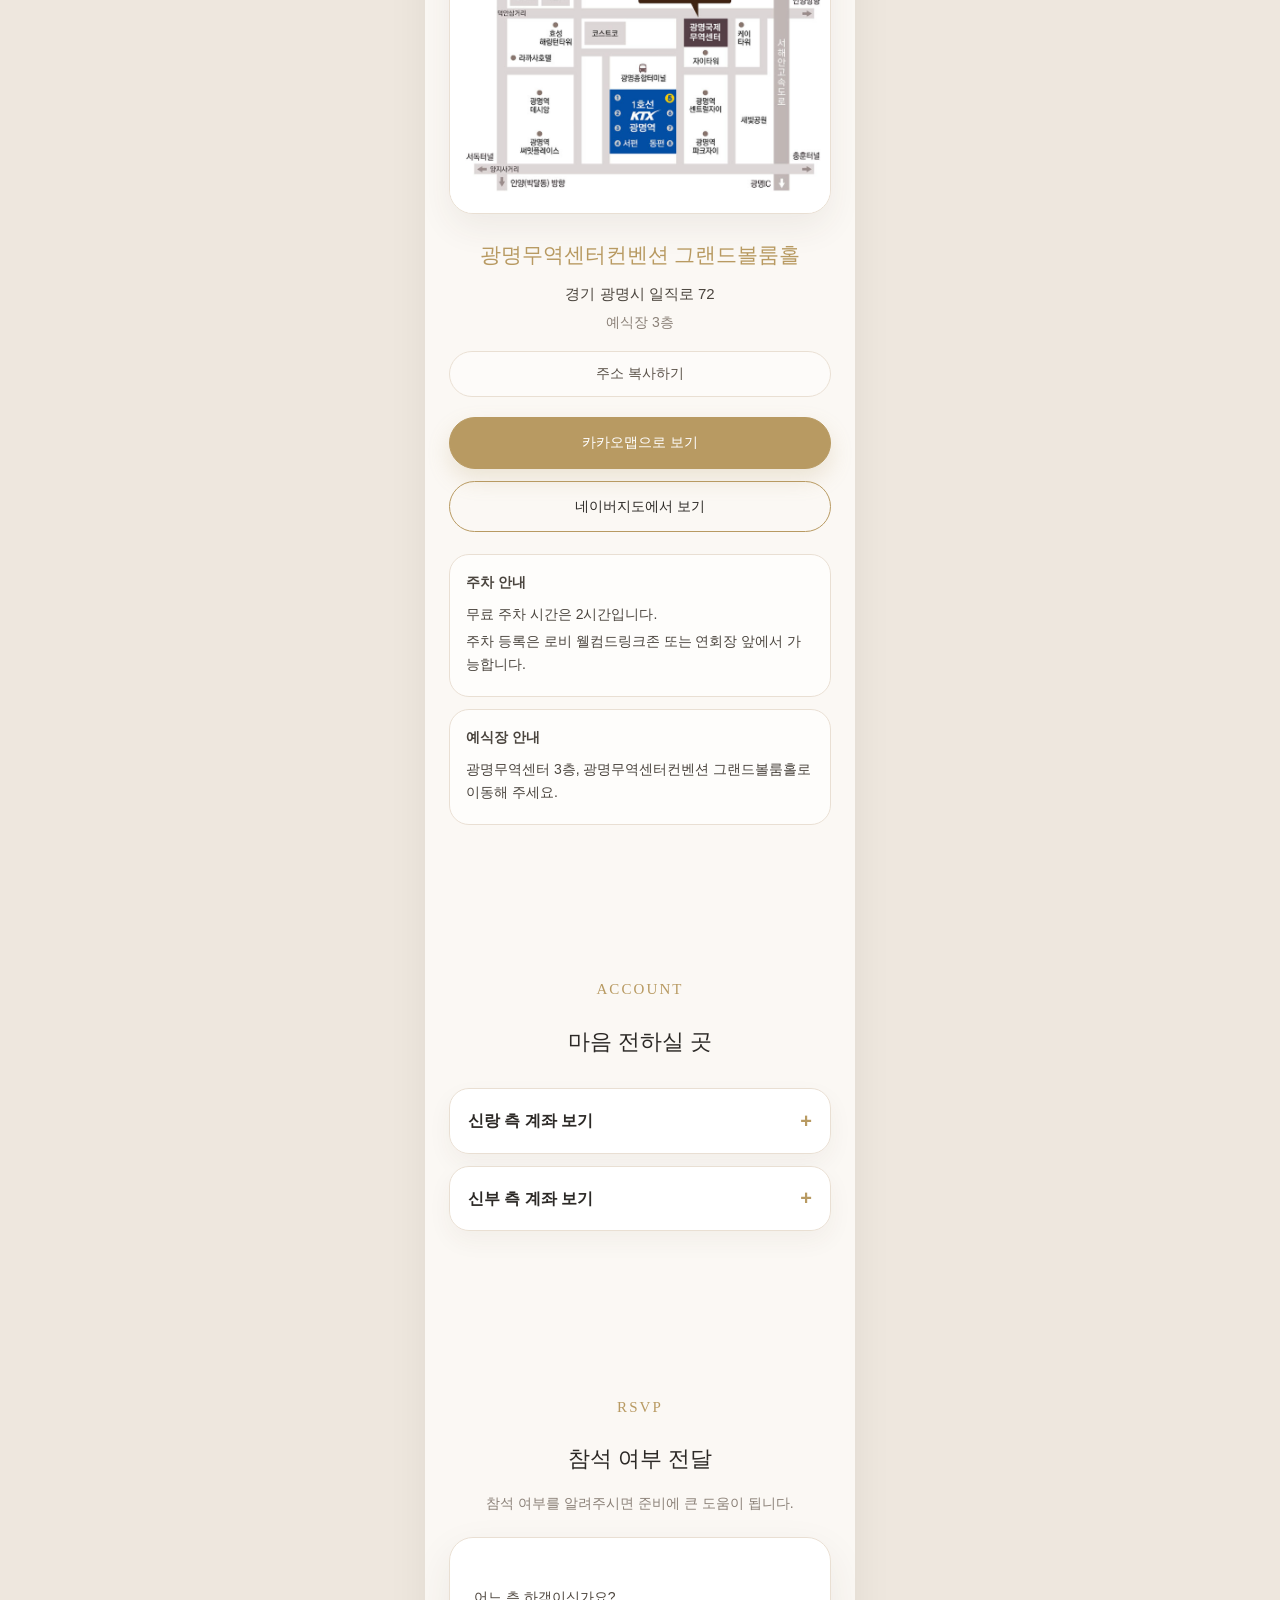
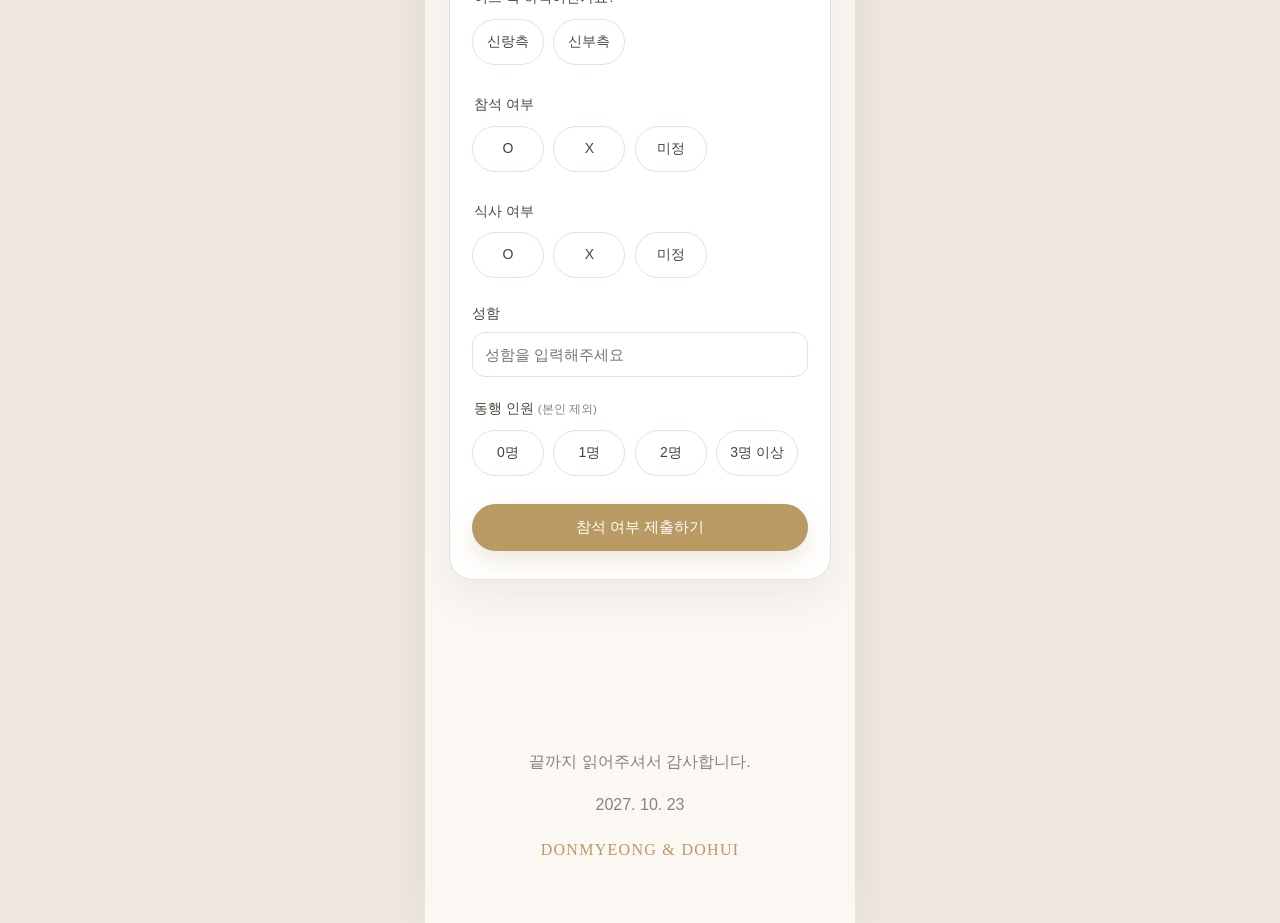
==== commit 85102865: "v1.1.8 cleanup rsvp modal" ====
--- a/index.html
+++ b/index.html
@@ -5,18 +5,18 @@
   <meta name="viewport" content="width=device-width, initial-scale=1.0" />
 
   <title>DONMYEONG & DOHUI Wedding Invitation</title>
-  <meta name="twitter:image" content="https://dodon611.github.io/wedding/images/og-image.jpg?v=1.1.7" />
+  <meta name="twitter:image" content="https://dodon611.github.io/wedding/images/og-image.jpg?v=1.1.8" />
   <meta name="twitter:description" content="2027년 10월 23일 토요일 오후 12:10 · 광명무역센터컨벤션 그랜드볼룸홀" />
   <meta name="twitter:title" content="돈명 & 도희" />
 
   <meta property="og:title" content="돈명 & 도희" />
   <meta property="og:description" content="2027년 10월 23일 토요일 오후 12:10 · 광명무역센터컨벤션 그랜드볼룸홀" />
-  <meta property="og:image" content="https://dodon611.github.io/wedding/images/og-image.jpg?v=1.1.7" />
+  <meta property="og:image" content="https://dodon611.github.io/wedding/images/og-image.jpg?v=1.1.8" />
   <meta property="og:url" content="https://dodon611.github.io/wedding/" />
   <meta property="og:type" content="website" />
   <meta name="twitter:card" content="summary_large_image" />
 
-  <link rel="stylesheet" href="style.css?v=1.1.7" />
+  <link rel="stylesheet" href="style.css?v=1.1.8" />
 </head>
 
 <body>
@@ -28,16 +28,6 @@
   </button>
 
   <audio id="bgm" preload="none" loop></audio>
-
-  <div class="rsvp-modal" id="rsvpModal" aria-hidden="true">
-    <div class="rsvp-modal-card" role="dialog" aria-modal="true" aria-labelledby="rsvpModalTitle">
-      <button class="modal-close" type="button" id="rsvpModalClose" aria-label="닫기">×</button>
-      <p class="section-title modal-eyebrow">RSVP</p>
-      <h2 id="rsvpModalTitle">참석 여부를 알려주세요</h2>
-      <p class="modal-text">원활한 예식 준비를 위해<br />참석 여부를 미리 전달해 주시면<br />큰 도움이 됩니다.</p>
-      <button class="submit" type="button" id="openRsvpFormButton">참석 여부 전달하기</button>
-    </div>
-  </div>
 
   <main class="page">
     <section class="cover">
@@ -125,8 +115,6 @@
       <button class="map-image-button" type="button" data-image="images/location-map.png" aria-label="약도 확대 보기">
         <img src="images/location-map.png" alt="광명무역센터컨벤션 약도" loading="lazy" decoding="async" />
       </button>
-        <div class="map-line"></div>
-      </div>
 
       <div class="location-summary">
         <p class="location-name" data-text="venue.name">광명무역센터컨벤션</p>
@@ -281,7 +269,7 @@
     <span id="toastMessage">복사되었습니다</span>
   </div>
 
-  <script src="data.js?v=1.1.7"></script>
-  <script src="script.js?v=1.1.7"></script>
+  <script src="data.js?v=1.1.8"></script>
+  <script src="script.js?v=1.1.8"></script>
 </body>
 </html>
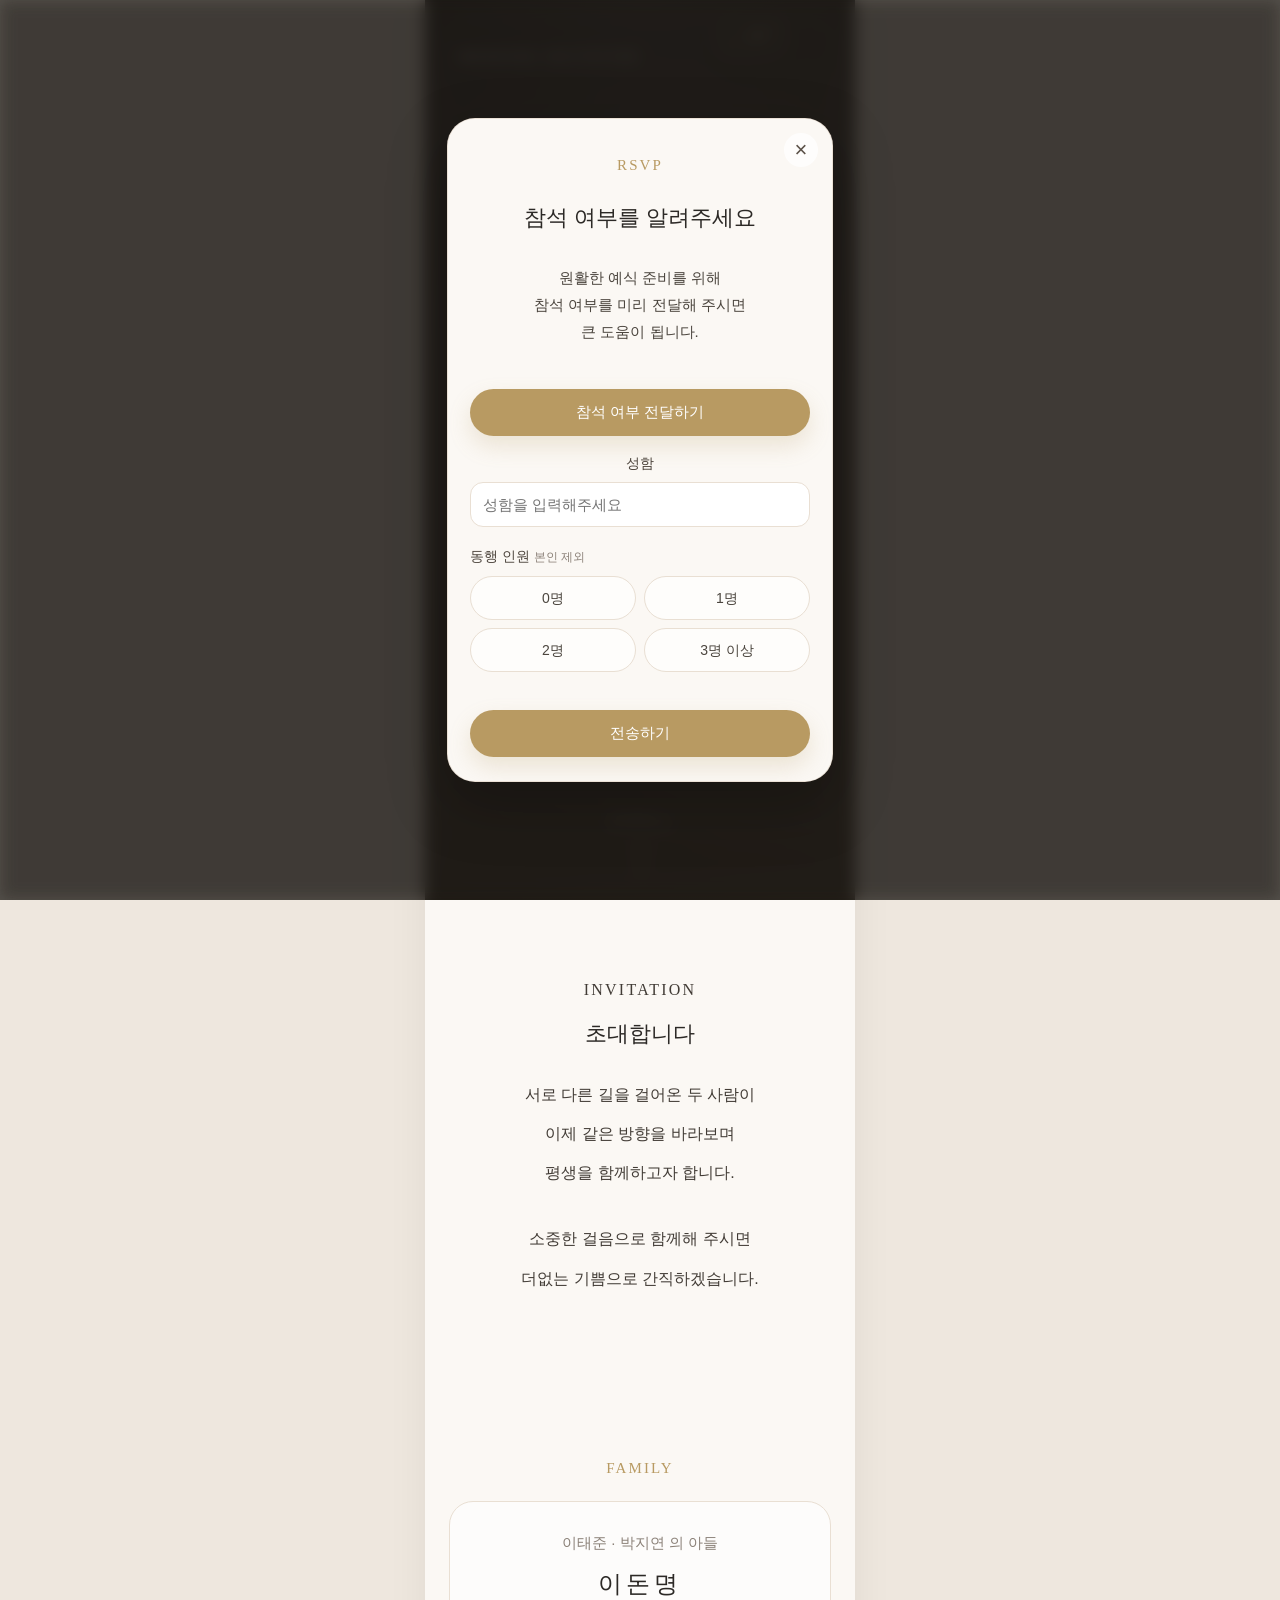
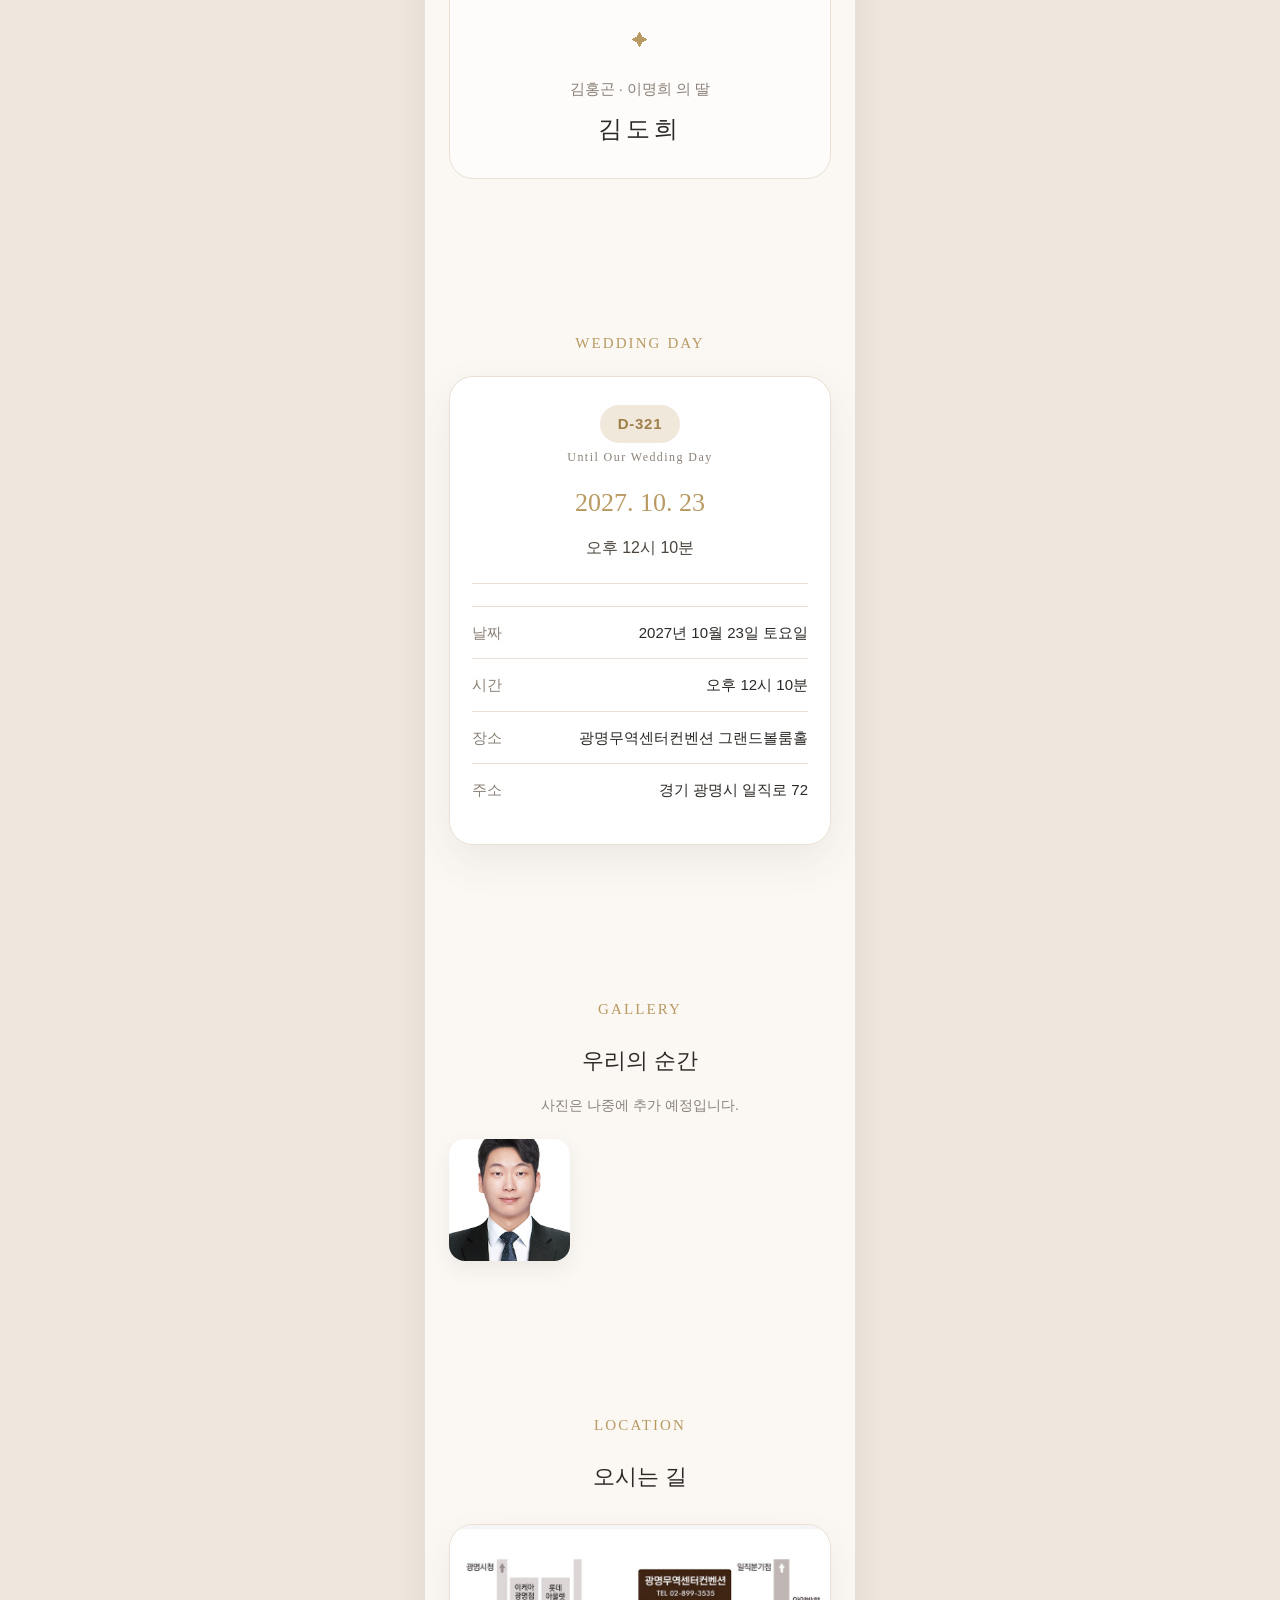
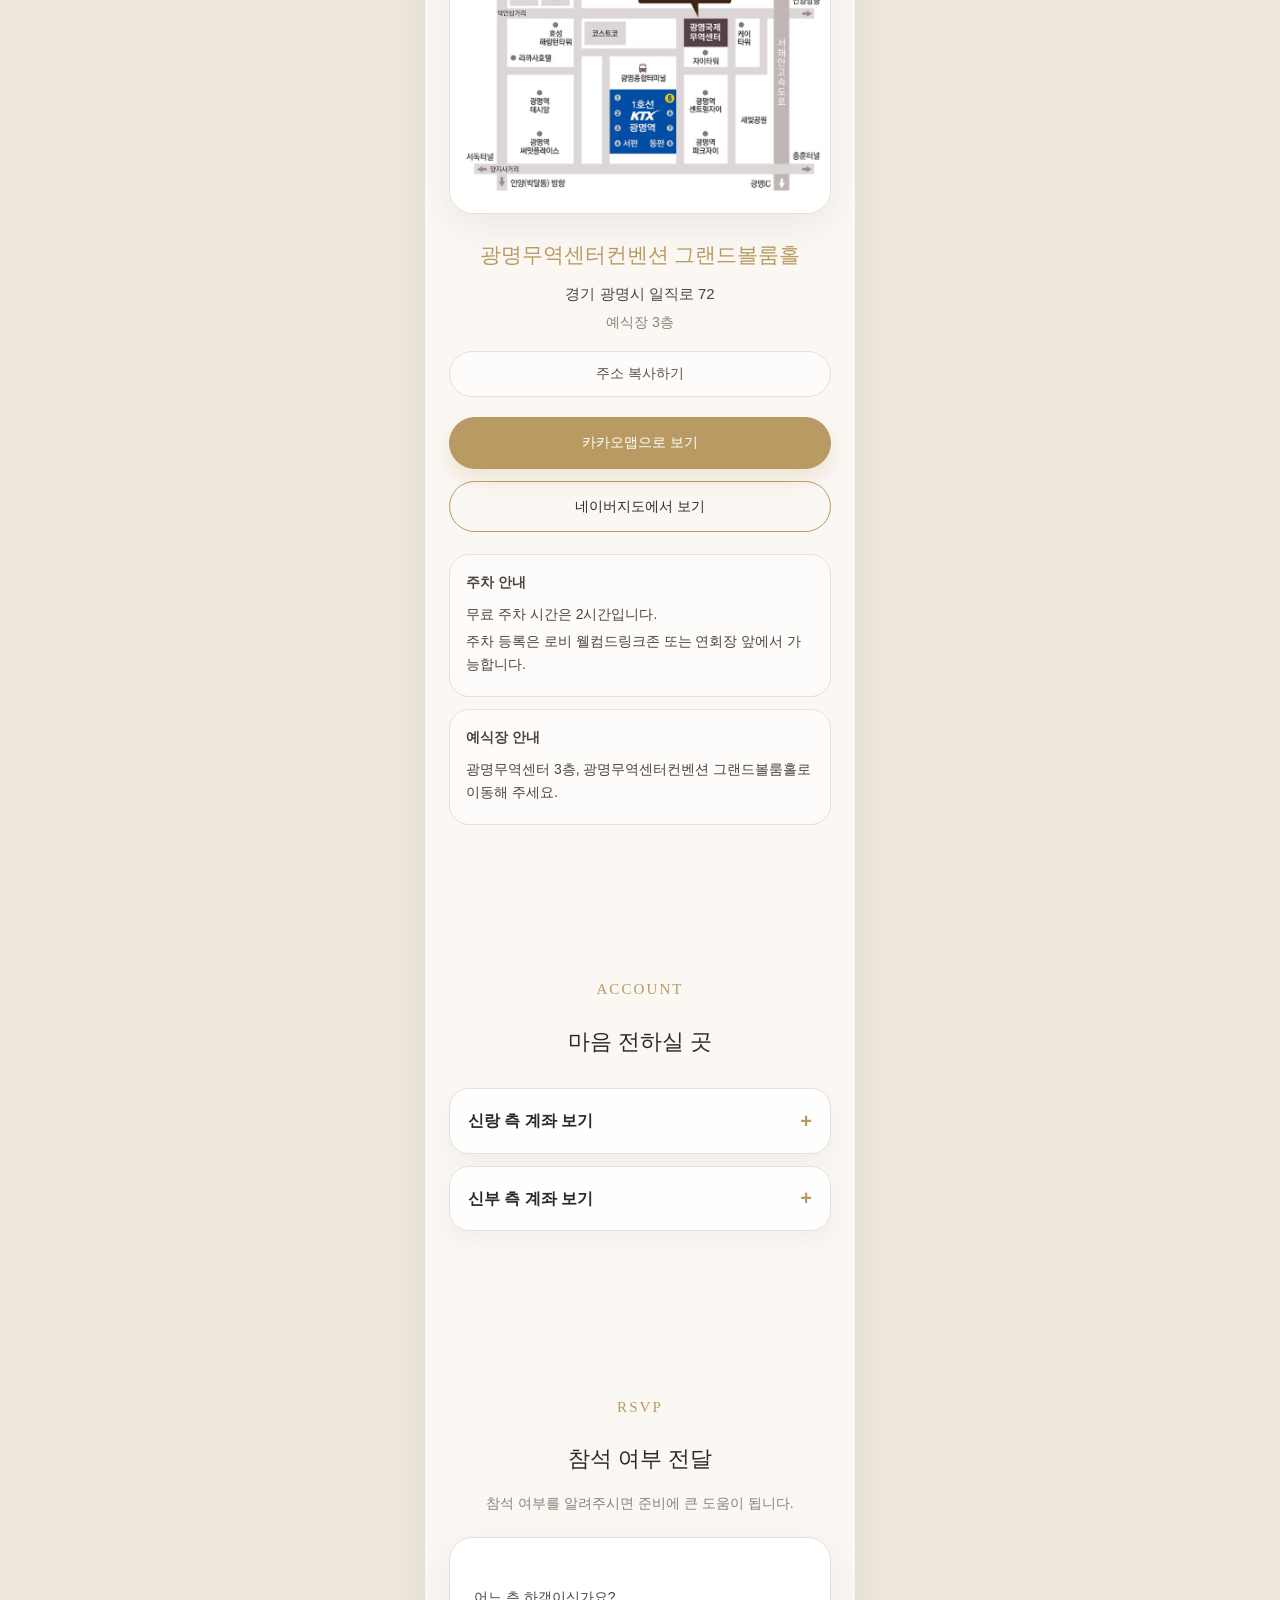
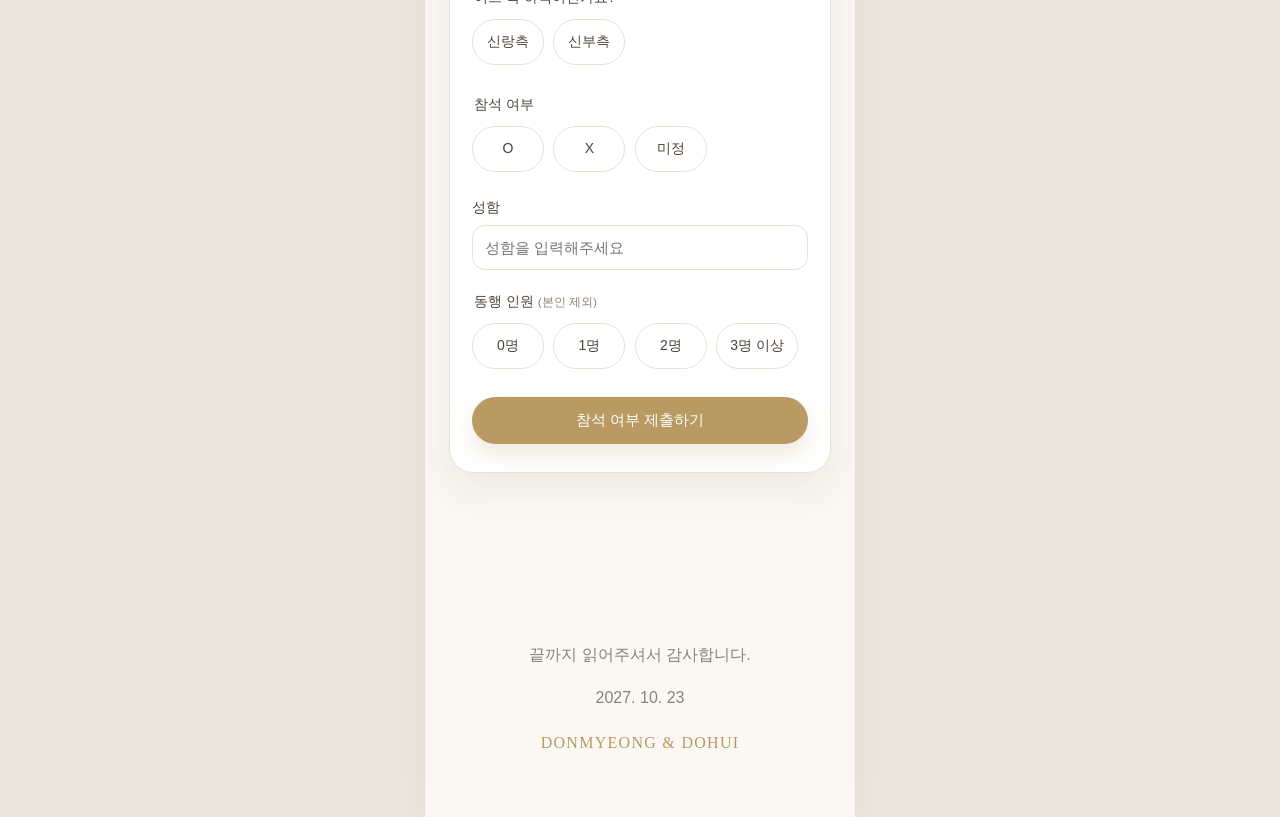
==== commit 65683788: "v1.2.0 rsvp no meal fix" ====
--- a/index.html
+++ b/index.html
@@ -5,18 +5,18 @@
   <meta name="viewport" content="width=device-width, initial-scale=1.0" />
 
   <title>DONMYEONG & DOHUI Wedding Invitation</title>
-  <meta name="twitter:image" content="https://dodon611.github.io/wedding/images/og-image.jpg?v=1.1.8" />
+  <meta name="twitter:image" content="https://dodon611.github.io/wedding/images/og-image.jpg?v=1.2.0" />
   <meta name="twitter:description" content="2027년 10월 23일 토요일 오후 12:10 · 광명무역센터컨벤션 그랜드볼룸홀" />
   <meta name="twitter:title" content="돈명 & 도희" />
 
   <meta property="og:title" content="돈명 & 도희" />
   <meta property="og:description" content="2027년 10월 23일 토요일 오후 12:10 · 광명무역센터컨벤션 그랜드볼룸홀" />
-  <meta property="og:image" content="https://dodon611.github.io/wedding/images/og-image.jpg?v=1.1.8" />
+  <meta property="og:image" content="https://dodon611.github.io/wedding/images/og-image.jpg?v=1.2.0" />
   <meta property="og:url" content="https://dodon611.github.io/wedding/" />
   <meta property="og:type" content="website" />
   <meta name="twitter:card" content="summary_large_image" />
 
-  <link rel="stylesheet" href="style.css?v=1.1.8" />
+  <link rel="stylesheet" href="style.css?v=1.2.0" />
 </head>
 
 <body>
@@ -159,13 +159,6 @@
           <label class="radio-card"><input type="radio" name="attend" value="O" required /><span>O</span></label>
           <label class="radio-card"><input type="radio" name="attend" value="X" required /><span>X</span></label>
           <label class="radio-card"><input type="radio" name="attend" value="미정" required /><span>미정</span></label>
-        </fieldset>
-
-        <fieldset class="radio-group">
-          <legend>식사 여부</legend>
-          <label class="radio-card"><input type="radio" name="meal" value="O" required /><span>O</span></label>
-          <label class="radio-card"><input type="radio" name="meal" value="X" required /><span>X</span></label>
-          <label class="radio-card"><input type="radio" name="meal" value="미정" required /><span>미정</span></label>
         </fieldset>
 
         <label for="name">성함</label>
@@ -234,14 +227,6 @@
               <label><input type="radio" name="attend" value="미정" required /><span>미정</span></label>
             </div>
           </div>
-
-          <div class="field-group">
-            <p class="field-title">식사 여부</p>
-            <div class="radio-grid three">
-              <label><input type="radio" name="meal" value="O" required /><span>O</span></label>
-              <label><input type="radio" name="meal" value="X" required /><span>X</span></label>
-              <label><input type="radio" name="meal" value="미정" required /><span>미정</span></label>
-            </div>
           </div>
 
           <label for="popupName">성함</label>
@@ -269,7 +254,7 @@
     <span id="toastMessage">복사되었습니다</span>
   </div>
 
-  <script src="data.js?v=1.1.8"></script>
-  <script src="script.js?v=1.1.8"></script>
+  <script src="data.js?v=1.2.0"></script>
+  <script src="script.js?v=1.2.0"></script>
 </body>
 </html>
--- a/style.css
+++ b/style.css
@@ -1050,3 +1050,39 @@
 .map-word {
   display: none !important;
 }
+
+
+/* v1.2.0: RSVP popup and form cleanup */
+body.modal-open {
+  overflow: hidden;
+}
+
+.reveal {
+  opacity: 1 !important;
+  transform: none !important;
+}
+
+.rsvp-modal-card {
+  display: none !important;
+}
+
+.rsvp-modal.is-open {
+  display: flex !important;
+}
+
+.rsvp-modal-step {
+  display: none;
+}
+
+.rsvp-modal-step.is-active {
+  display: block;
+}
+
+.submit:disabled {
+  opacity: 0.62;
+  cursor: not-allowed;
+}
+
+.map-word {
+  display: none !important;
+}
